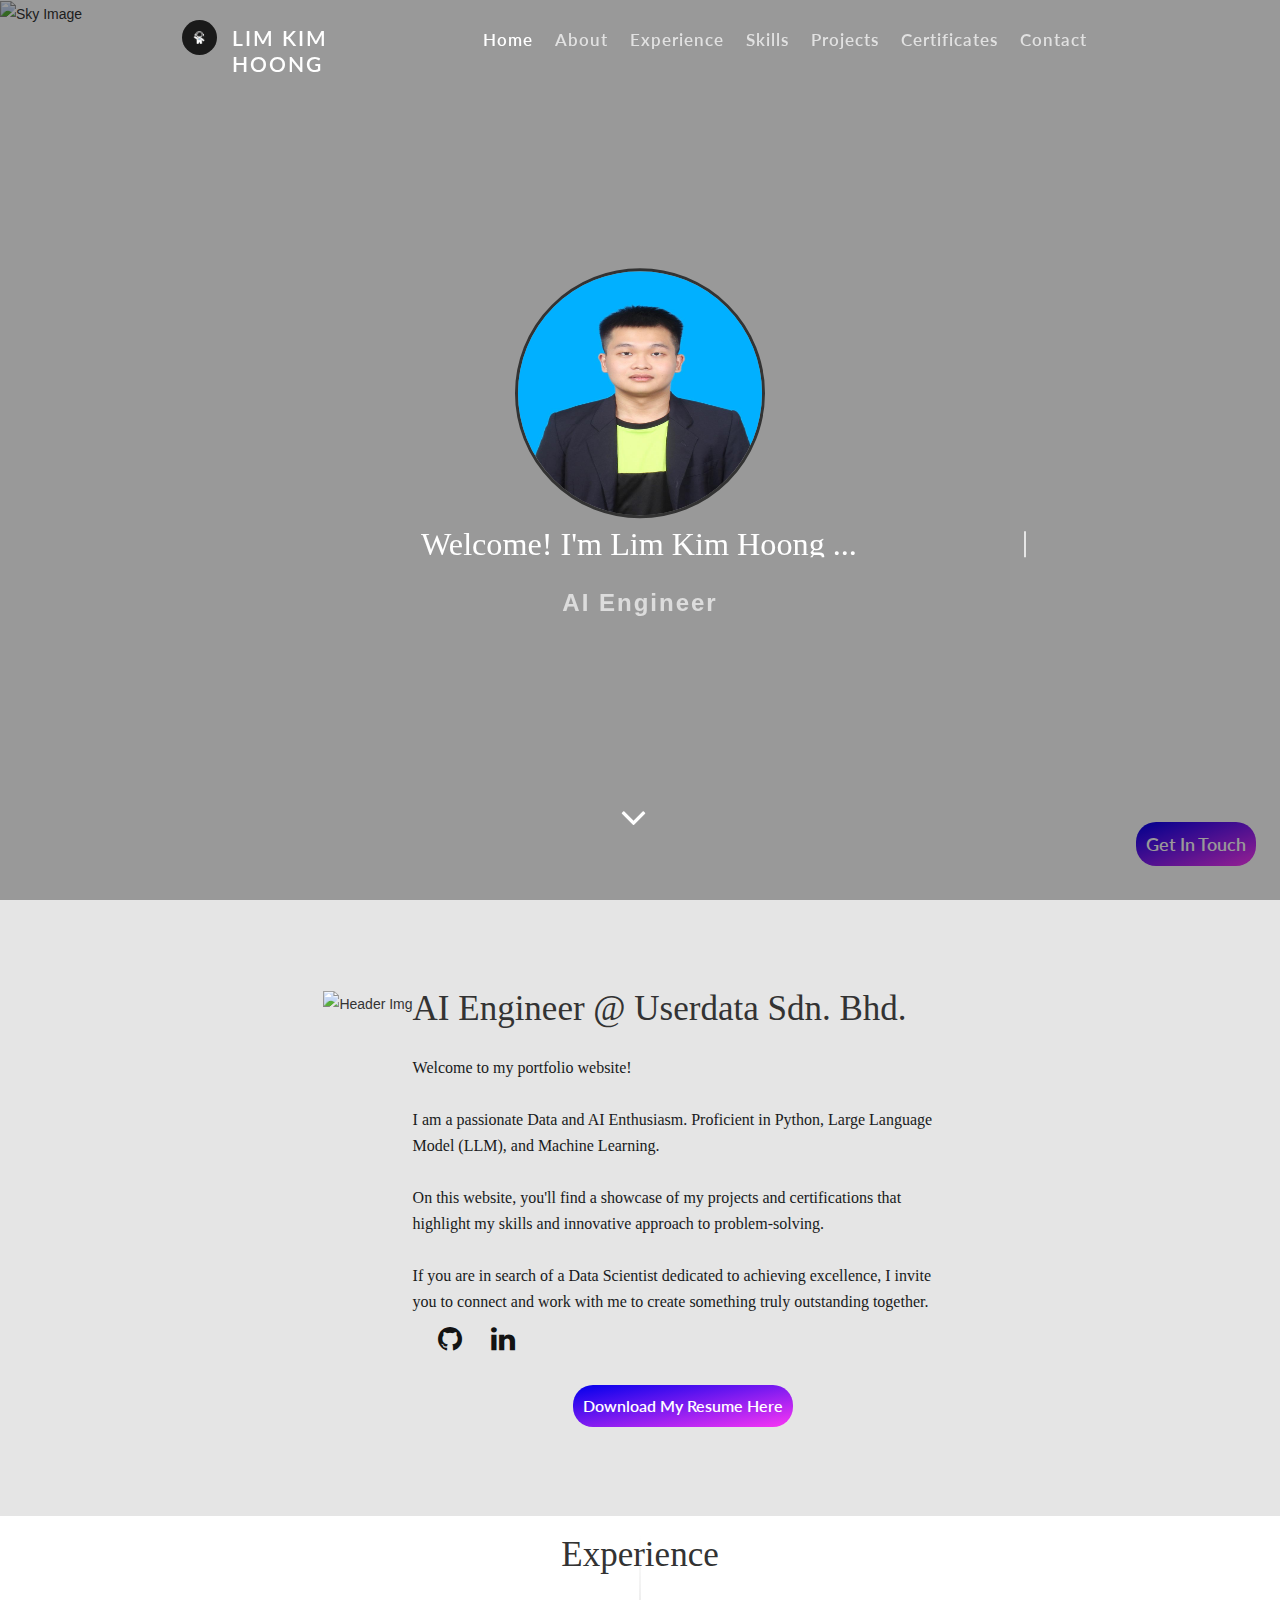
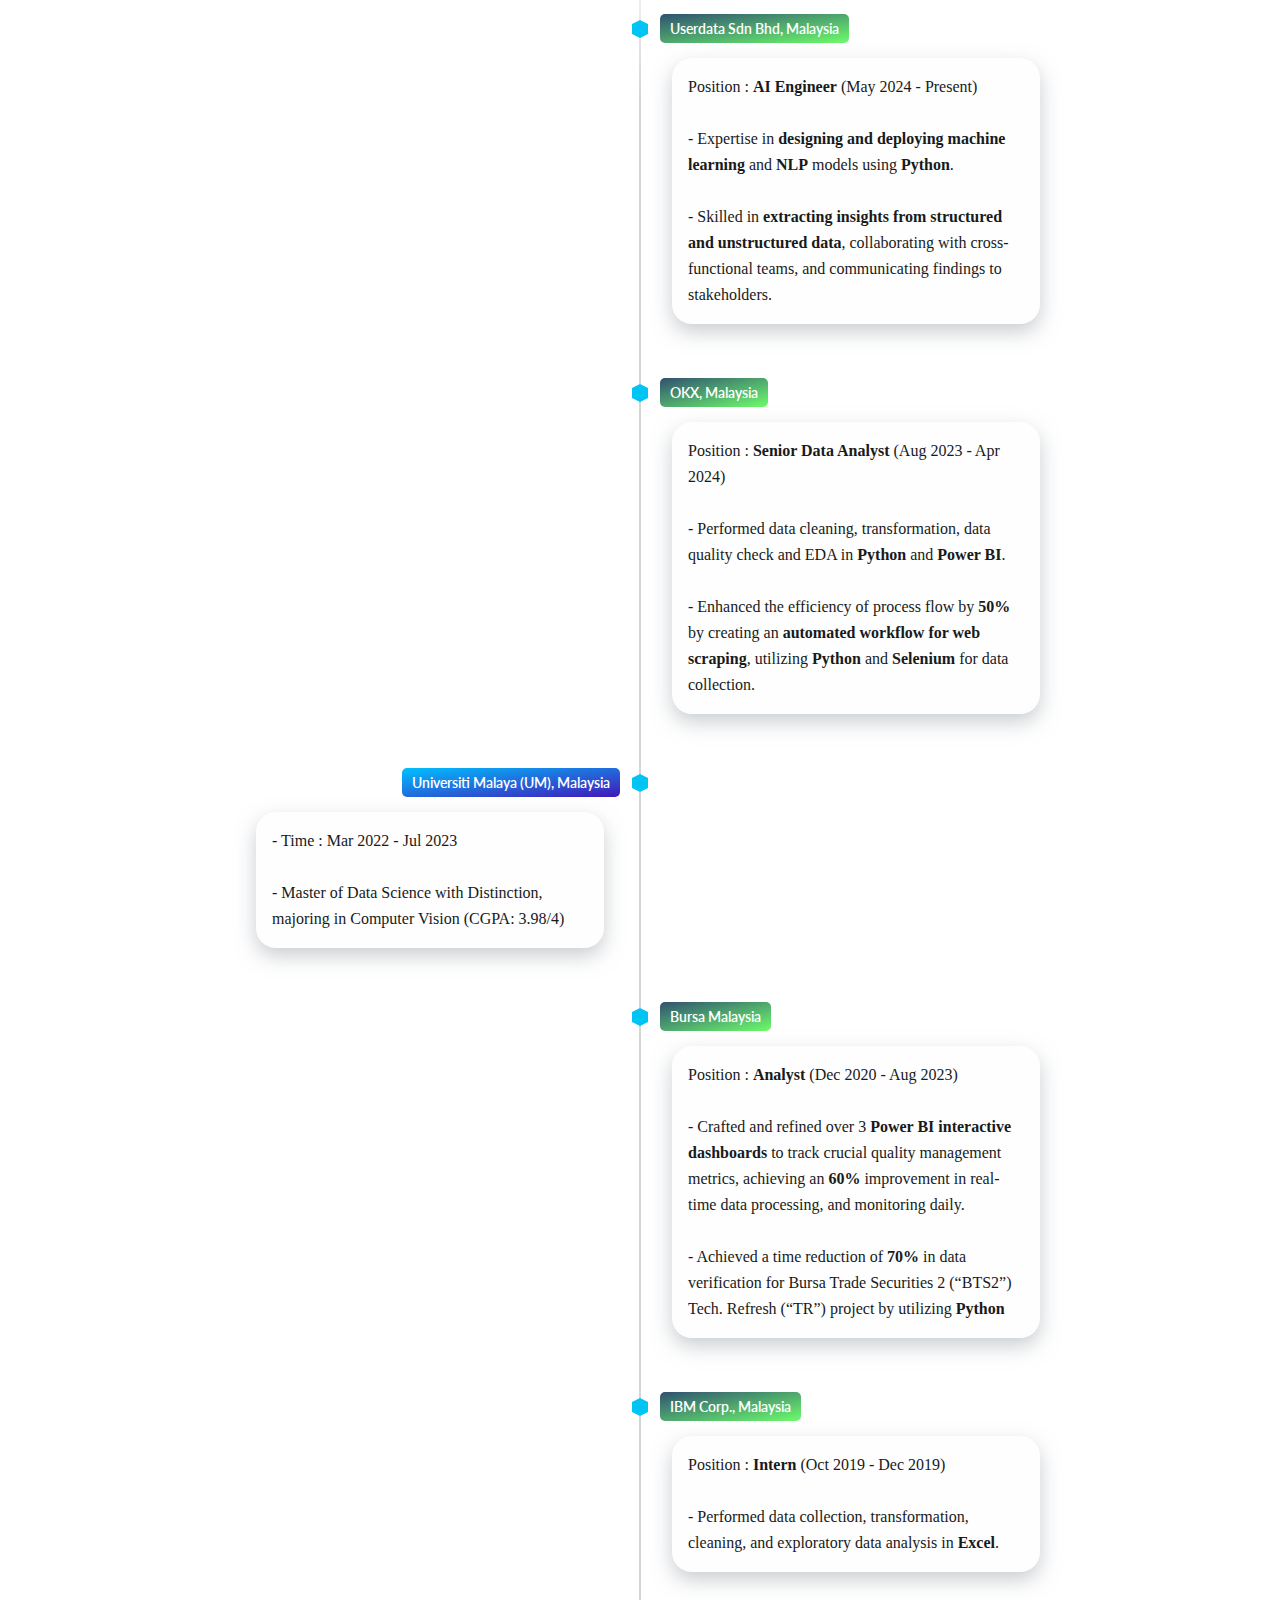
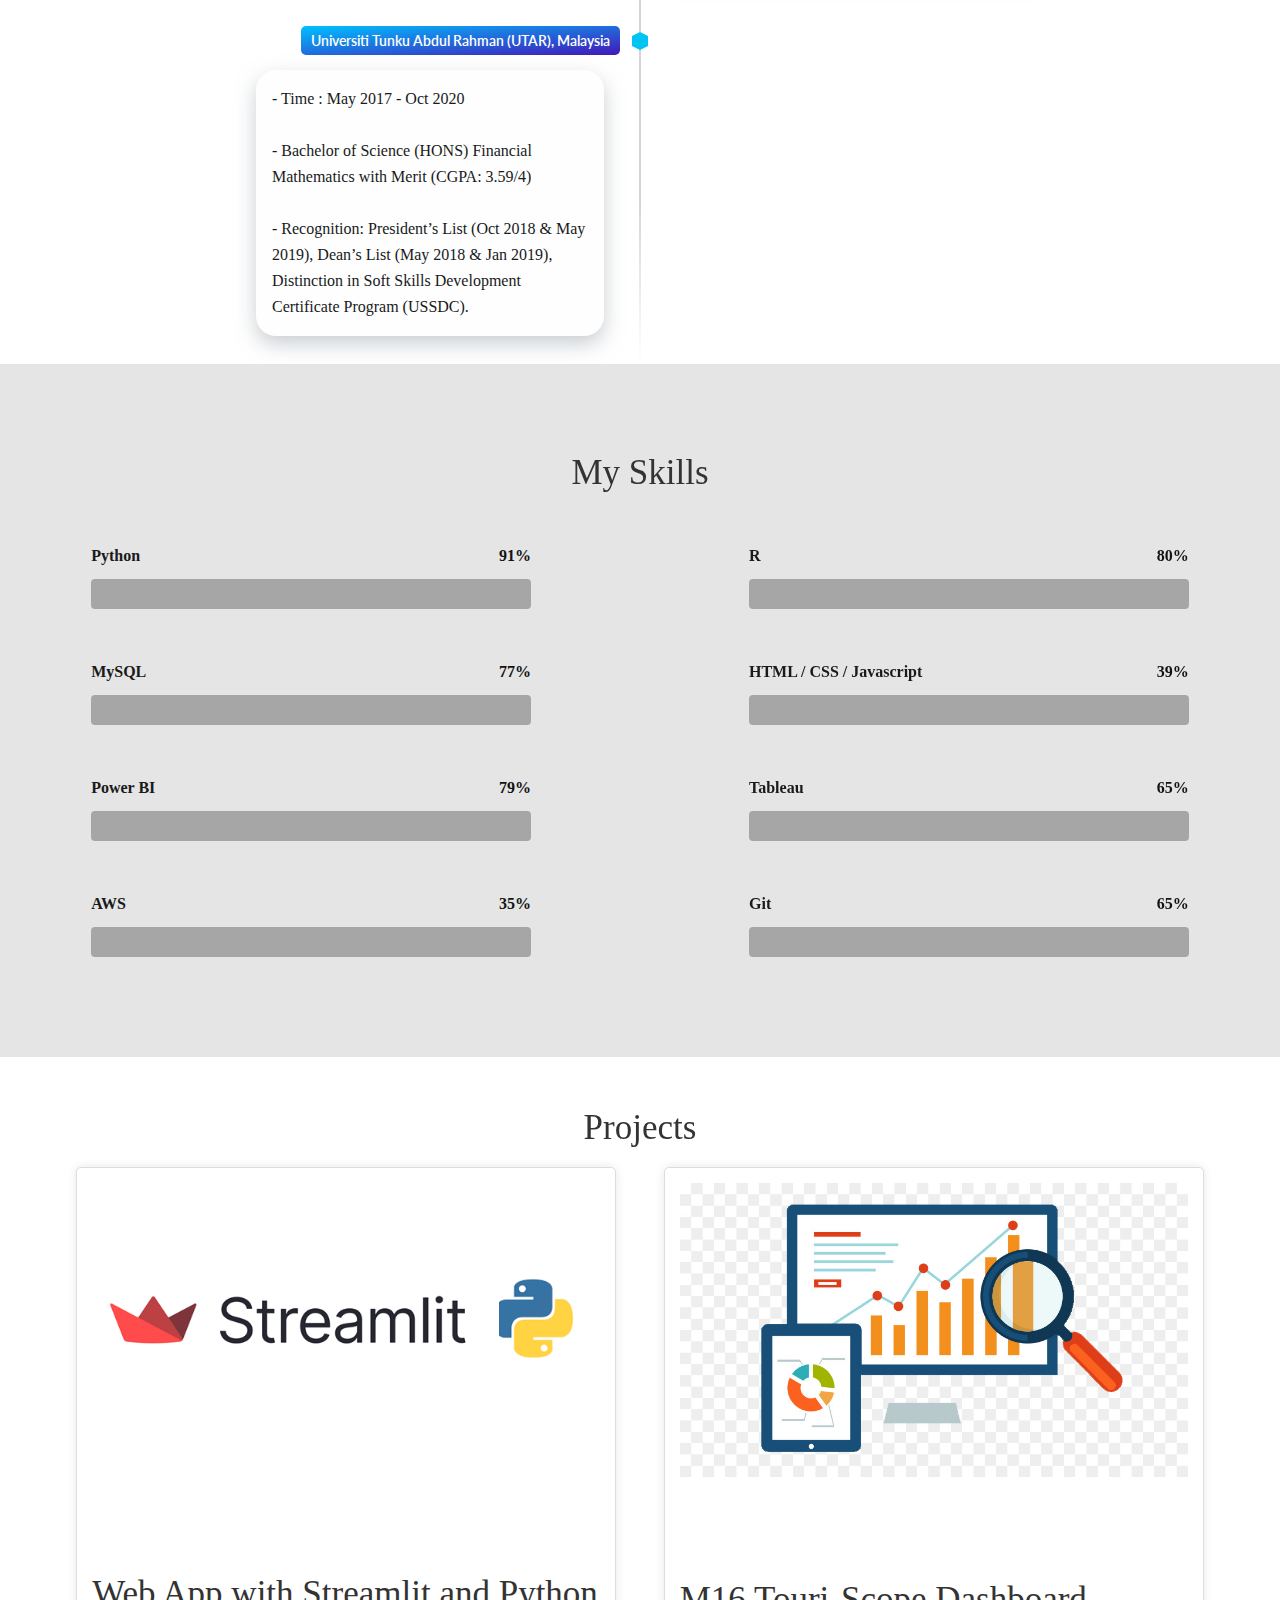
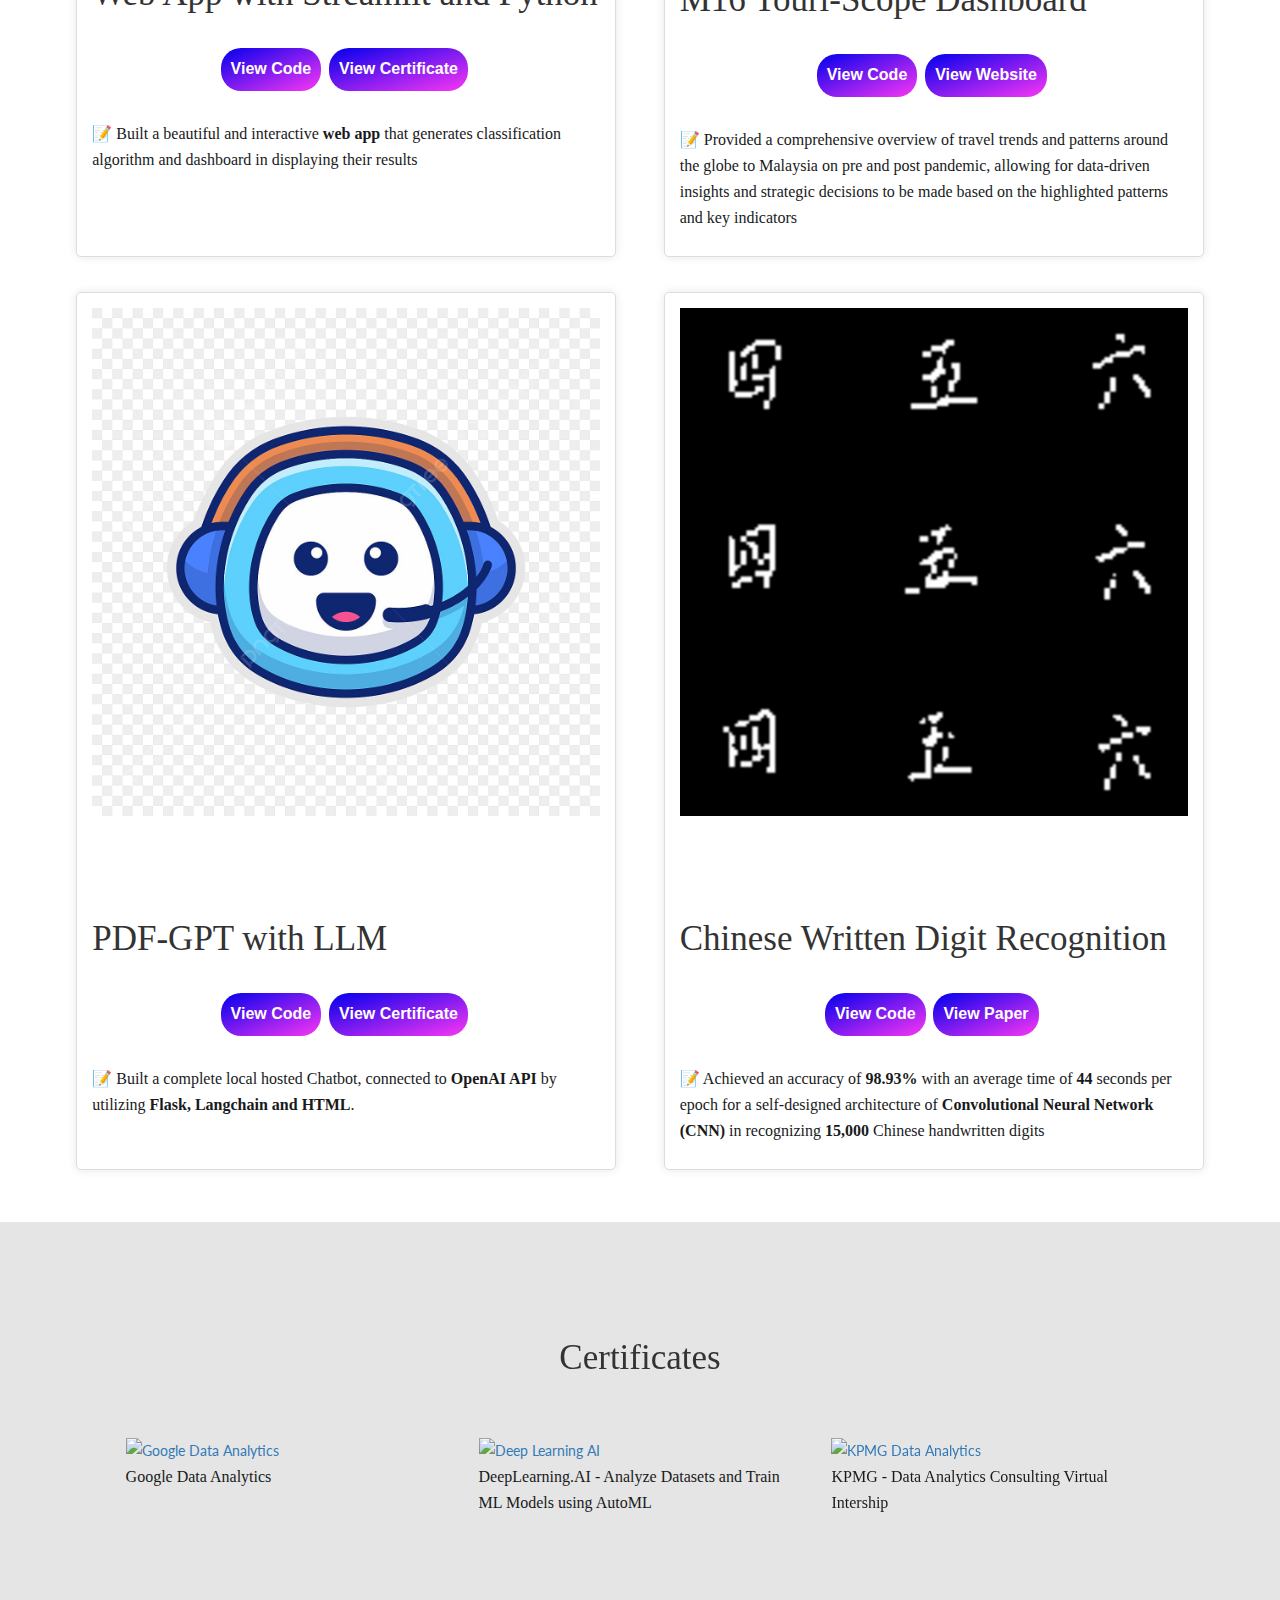
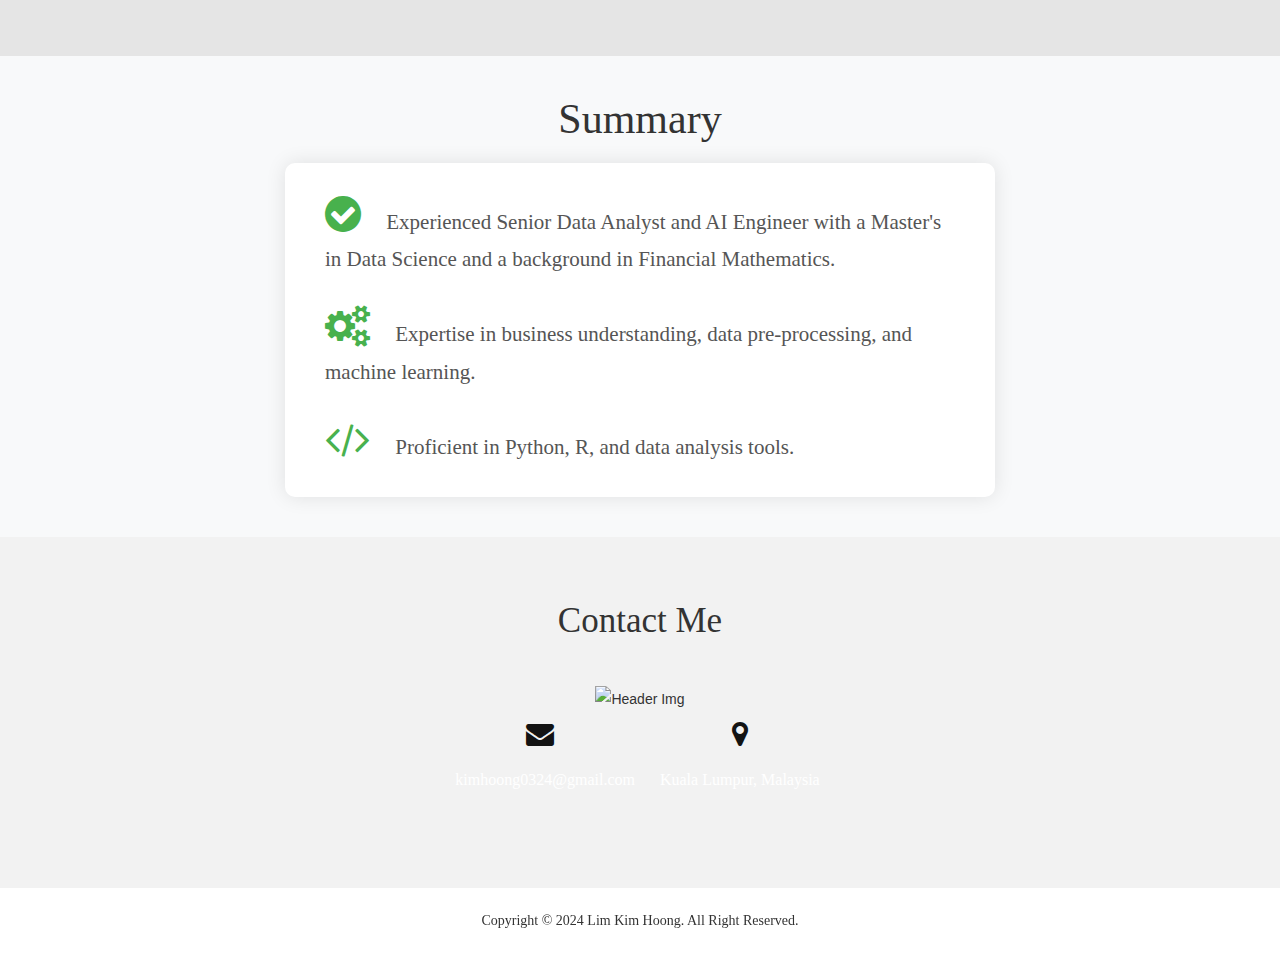
==== index.html @ c3474e96 "Add files via upload" ====
<!DOCTYPE html>
<html lang="en">
<head>
    <meta charset="UTF-8">
    <meta http-equiv="X-UA-Compatible" content="IE=edge">
    <meta name="viewport" content="width=device-width, initial-scale=1.0">
    <title>Lim Kim Hoong</title>
	<link rel="icon" href="assets/img/blog/logo.jpg" >

	<meta name="author" content="Lim Kim Hoong">
	<meta name="keywords" content="Lim Kim Hoong">
	<meta property="og:site_name" content="Lim Kim Hoong">
	<meta property="og:type" content="website">
	<meta property="og:title" content="Lim Kim Hoong Portfolio">
	<meta name="description" content="Hello, I am Lim Kim Hoong.I am a passionate Data Scientist. Proficient in Python, SQL, Excel and Power BI."/>

	<meta property="og:description" content="Portfolio : Check it out !">
	<meta name="google-site-verification" content="ILwgYw597P2Qv_vEiVS-i6JWvaj5D4oxhqDR-l_DJbc" />
	<!-- css plugin -->
	<link rel="stylesheet" href="assets/css/bootstrap.min.css">
	<link rel="stylesheet" href="assets/css/font-awesome.min.css">
	<link rel="stylesheet" href="assets/css/magnific-popup.css">
	<link rel="stylesheet" href="assets/css/flexslider.css">
	<link rel="stylesheet" href="assets/css/aos.css">

	<!-- animation css plugin-->
	<link rel="stylesheet" href="assets/css/node_modules/animate.css/animate.css">
	<link rel="stylesheet" href="assets/css/node_modules/animate.css/animate.compat.css">
	<link rel="stylesheet" href="assets/css/node_modules/animate.css/animate.min.css">
	
    <!-- main css -->
	<link rel="stylesheet" href="assets/css/style.css">
	<link rel="stylesheet" href="assets/css/style-responsives.css">
	<link rel="stylesheet" href="assets/css/mediaqueries.css">
	
    <!-- google fonts -->
	<link href="https://fonts.googleapis.com/css?family=Hind:600|Lato:300,400" rel="stylesheet">

		<!-- // FLOATING BUTTON END -->
	<div class="floating-button-div">
  		<a href="#contact" class="btn btn_color btn-lg smoth-scroll">Get in Touch</a>
	</div>

</head>
<body>
    
    <!-- // PRELOADER BEGIN -->
	<!-- <div id="preloader">
		<div id="status">
			<div class="loader-revolve center">
				<span></span>
			</div>
		</div>
	</div> -->
	<!-- // PRELOADER END -->
	<div class="svg hide" id="svg"></div>

    <!-- // NAVIGATION BEGIN -->
	<div id="navigation">
		<div class="container">
			<div class="row">
				<div class="col-sm-3" >
					<div class="logo">
						<img src="assets/img/blog/logo.jpg" alt="" style="height: 35px; width: 35px; float: left; margin-top: -5px;border-radius: 50%;">
						<a href="#" style="padding-left: 50px;">Lim Kim Hoong</a>
					</div>
				</div>

				<div class="col-sm-9">
					<div class="navigation-menu">
						<div class="navbar">
							<div class="navbar-header">
								<button type="button" class="navbar-toggle" data-toggle="collapse" data-target=".navbar-collapse">
									<span class="sr-only">Toggle navigation</span>
									<span class="icon-bar"></span>
									<span class="icon-bar"></span>
									<span class="icon-bar"></span>
								</button>
							</div>

							<div class="navbar-collapse collapse">
								<ul class="nav navbar-nav navbar-right">
									<li><a class="active smoth-scroll" href="#home">Home</a></li>
									<li><a class="smoth-scroll" href="#about">About</a></li>
									<li><a class="smoth-scroll" href="#experience">Experience</a></li>
									<li><a class="smoth-scroll" href="#skills">Skills</a></li>
									<li><a class="smoth-scroll" href="#portfolio">Projects</a></li>
									<li><a class="smoth-scroll" href="#certificates">Certificates</a></li>
									<li><a class="smoth-scroll" href="#contact">Contact</a></li>
								</ul>
							</div>
						</div>
					</div>
				</div>
			</div>
		</div>
	</div>
	<!-- // NAVIGATION END -->

    <!-- // HOME BEGIN -->
	<div id="home">
		<img src="assets/img/blog/bg.png" style="width: 100vw; height: 100vh; object-fit: cover;" alt="Sky Image">		
		<div class="overlay">
			<div class="container">
				<div class="row">
					<div class="home-text">
						<div class="profile-pic" data-aos="fade-zoom-in" data-aos-easing="ease-in-back" data-aos-delay="300"
						 data-aos-offset="0">
							<img src="assets/img/blog/me.jpeg" />
						</div>

						<div data-aos="fade-zoom-in" data-aos-easing="ease-in-back" data-aos-delay="300" data-aos-offset="0">
							<br>
							<p class="line-1 anim-typewriter">Welcome! I'm Lim Kim Hoong ...</p>
							<h3 id="text-rotator">
								<div>AI Engineer</div>
								<div>Data Scientist</div>
								<div>Data Analyst</div>
							</h3>
						</div>
					</div>
					<a class="smoth-scroll" href="#about"><i class="fa fa-angle-down arrow"></i></a>
				</div>
			</div>
		</div>
	</div>
	<!-- // HOME END -->


    <!-- // ABOUT BEGIN -->
	<section id="about">
		<div class="container">
			<div class="animate__animated animate__jackInTheBox">
				<img src="assets/img/blog/header-img.svg" alt="Header Img"/>
			</div>
			<div class="row">
				<div class="description col-md-6 col-sm-6 col-xs-12">
					<h2>AI Engineer @ Userdata Sdn. Bhd.</h2>
					<br>
    				<p class="description">Welcome to my portfolio website!
						<br>
						<br>
						I am a passionate Data and AI Enthusiasm. Proficient in Python, Large Language Model (LLM), and Machine Learning.
						<br>
						<br>
    					On this website, you'll find a showcase of my projects and certifications that highlight my skills and innovative approach to problem-solving. 						<br>
						<br>
						If you are in search of a Data Scientist dedicated to achieving excellence, I invite you to connect and work with me to create something truly outstanding together.
    				</p>
				</div>
			<ul class="social-icons">
					<li><a href="https://github.com/LimKimHoong" target="_blank"><i class="fa fa-github"></i></a></li>
					<li><a href="https://www.linkedin.com/in/lim-kim-hoong-0757591ba/" target="_blank"><i class="fa fa-linkedin"></i></a></li>
			</ul>
			<p style="text-align: center;">
				<a href="assets/resume/Resume_LimKimHoong.pdf" target="_blank" class="btn btn_color with-arrow smoth-scroll" style="display: inline-block;">
				  Download My Resume Here<i class="fa fa-download"></i>
				</a>
			</p>
			</div>
			</div>
		</div>

		
	</section>
	<!-- // ABOUT END -->

	<!-- // EXPERIENCE BEGIN -->
	<section id="experience">
		<ul class="timeline">
			<div class="col-md-12 text-center" >
				<h2>Experience</h2>
			</div>
			<br>
			<br>
			<!-- Item 1 -->
			<li>
				<div class="direction-r">
				  <div class="flag-wrapper">
					<span class="hexa"></span>
					<a href="https://userdata.tech/about-us/" target="userdata">
					  <span class="flag_work" title="Click me for more info">Userdata Sdn Bhd, Malaysia</span>
					</a>
				  </div>
				  <p class="desc">
					Position : <strong>AI Engineer</strong> (May 2024 - Present)
					<br>
					<br>
					- Expertise in <strong>designing and deploying machine learning</strong> and <strong>NLP</strong> models using <strong>Python</strong>.
					<br>
					<br>
					- Skilled in <strong>extracting insights from structured and unstructured data</strong>, collaborating with cross-functional teams, and communicating findings to stakeholders.</p>
				</div>
			</li>
	
			<!-- Item 2 -->
			<li>
				<div class="direction-r">
				  <div class="flag-wrapper">
					<span class="hexa"></span>
					<a href="https://www.okx.com/about.html" target="okx">
					  <span class="flag_work" title="Click me for more info">OKX, Malaysia</span>
					</a>
				  </div>
				  <p class="desc">
					Position : <strong>Senior Data Analyst</strong> (Aug 2023 - Apr 2024)
					<br>
					<br>
					- Performed data cleaning, transformation, data quality check and EDA in <strong>Python</strong> and <strong>Power BI</strong>.
					<br>
					<br>
					- Enhanced the efficiency of process flow by <strong>50%</strong> by creating an <strong>automated workflow for web scraping</strong>, utilizing <strong>Python</strong> and <strong>Selenium</strong> for data collection.</p>
				</div>
			</li>
			
			<!-- Item 3 -->
			<li>
				<div class="direction-l">
				  <div class="flag-wrapper">
					<span class="hexa"></span>
					<a href="https://um.edu.my/index" target="um">
					  <span class="flag_study" title="Click me for more info">Universiti Malaya (UM), Malaysia</span>
					</a>
				  </div>
				  <p class="desc">
					- Time : Mar 2022 - Jul 2023
					<br>
					<br>
					- Master of Data Science with Distinction, majoring in Computer Vision (CGPA: 3.98/4)</p>
				</div>
			</li>

			<!-- Item 4 -->
			<li>
				<div class="direction-r">
				  <div class="flag-wrapper">
					<span class="hexa"></span>
					<a href="https://www.bursamalaysia.com" target="bursa">
					  <span class="flag_work" title="Click me for more info">Bursa Malaysia</span>
					</a>
				  </div>
				  <p class="desc">
					Position : <strong>Analyst</strong> (Dec 2020 - Aug 2023)
					<br>
					<br>
					- Crafted and refined over 3 <strong>Power BI interactive dashboards</strong> to track crucial quality management metrics, achieving an <strong>60%</strong> improvement in real-time data processing, and monitoring daily.
					<br>
					<br>
					- Achieved a time reduction of <strong>70%</strong> in data verification for Bursa Trade Securities 2 (“BTS2”) Tech. Refresh (“TR”) project by utilizing <strong>Python</strong></p>
				</div>
			</li>
			
			<!-- Item 5 -->
			<li>
				<div class="direction-r">
				  <div class="flag-wrapper">
					<span class="hexa"></span>
					<a href="https://www.ibm.com/us-en" target="ibm">
					  <span class="flag_work" title="Click me for more info">IBM Corp., Malaysia</span>
					</a>
				  </div>
				  <p class="desc">
					Position : <strong>Intern</strong> (Oct 2019 - Dec 2019)
					<br>
					<br>
					- Performed data collection, transformation, cleaning, and exploratory data analysis in <strong>Excel</strong>.
					</p>
				</div>
			</li>
			
			<!-- Item 6 -->
			<li>
				<div class="direction-l">
				  <div class="flag-wrapper">
					<span class="hexa"></span>
					<a href="https://www.utar.edu.my" target="utar">
					  <span class="flag_study" title="Click me for more info">Universiti Tunku Abdul Rahman (UTAR), Malaysia</span>
					</a>
				  </div>
				  <p class="desc">
					- Time : May 2017 - Oct 2020
					<br>
					<br>
					- Bachelor of Science (HONS) Financial Mathematics with Merit (CGPA: 3.59/4)
					<br>
					<br>
					- Recognition: President’s List (Oct 2018 & May 2019), Dean’s List (May 2018 & Jan 2019), Distinction in Soft Skills Development Certificate Program (USSDC).</p>
				</div>
			</li>

		  </ul>
	</section>
	

	<!-- // EXPERIENCE END -->

	<!-- // SKILLS BEGIN -->
	<section id="skills">
		<div class="container">
			<div class="row">
				<div class="col-md-12 text-center">
					<h2>My Skills</h2>
				</div>

				<!-- Item 1 -->
				<div class="col-md-5 col-sm-6 col-xs-12">
					<div class="progress-box">
						<p>Python
							<span class="color-heading pull-right">91%</span>
						</p>
						<div class="progress">
							<div class="progress-bar bg-color-base" role="progressbar" data-width="91"></div>
						</div>
					</div>
				</div>

				<!-- Item 2 -->
				<div class="col-md-5 col-sm-6 col-xs-12 skills-right">
					<div class="progress-box">
						<p>R
							<span class="color-heading pull-right">80%</span>
						</p>
						<div class="progress">
							<div class="progress-bar bg-color-base" role="progressbar" data-width="80"></div>
						</div>
					</div>
				</div>

				<!-- Item 3 -->
				<div class="col-md-5 col-sm-6 col-xs-12 skills-right">
					<div class="progress-box">
						<p>HTML / CSS / Javascript
							<span class="color-heading pull-right">39%</span>
						</p>
						<div class="progress">
							<div class="progress-bar bg-color-base" role="progressbar" data-width="39"></div>
						</div>
					</div>
				</div>

				<!-- Item 4 -->
				<div class="col-md-5 col-sm-6 col-xs-12">
					<div class="progress-box">
						<p>MySQL
							<span class="color-heading pull-right">77%</span>
						</p>
						<div class="progress">
							<div class="progress-bar bg-color-base" role="progressbar" data-width="77"></div>
						</div>
					</div>
				</div> 

				<!-- Item 5 -->
				<div class="col-md-5 col-sm-6 col-xs-12">
					<div class="progress-box">
						<p>Power BI
							<span class="color-heading pull-right">79%</span>
						</p>
						<div class="progress">
							<div class="progress-bar bg-color-base" role="progressbar" data-width="79"></div>
						</div>
					</div>
				</div>

				<!-- Item 6 -->	
				<div class="col-md-5 col-sm-6 col-xs-12 skills-right">
					<div class="progress-box">
						<p>Tableau
							<span class="color-heading pull-right">65%</span>
						</p>
						<div class="progress">
							<div class="progress-bar bg-color-base" role="progressbar" data-width="65"></div>
						</div>
					</div>
				</div>

				<!-- Item 7 -->
				<div class="col-md-5 col-sm-6 col-xs-12">
					<div class="progress-box">
						<p>AWS
							<span class="color-heading pull-right">35%</span>
						</p>
						<div class="progress">
							<div class="progress-bar bg-color-base" role="progressbar" data-width="35"></div>
						</div>
					</div>
				</div>

				<!-- Item 8 -->
				<div class="col-md-5 col-sm-6 col-xs-12 skills-right">
					<div class="progress-box">
						<p>Git
							<span class="color-heading pull-right">65%</span>
						</p>
						<div class="progress">
							<div class="progress-bar bg-color-base" role="progressbar" data-width="65"></div>
						</div>
					</div>
				</div>
			</div>
		</div>
	</section>
	<!-- // SKILLS END -->

	<!-- // PORTFOLIO BEGIN -->
	<section id="portfolio">
		<div class="col-md-12 text-center">
			<br><br>
			<h2>Projects</h2>
		</div>
		<div class="container">
			<div class="details_container color_container">
				<div class="subdetail_container">
                        <img src="./assets/img/blog/project1.png" class="project_img"/>
                        <div class="content"></div>
                        	<div class="projects_subtitle">Web App with Streamlit and Python</div>
                        	<br>
                        	<div class="btn_container">
                            	<button class="btn btn_color project_btn"
                            	onclick="location.href='https://github.com/LimKimHoong/Prediction-on-Streamlit'">View Code</button>
                            	<button class="btn btn_color project_btn"
                            	onclick="location.href='https://www.coursera.org/account/accomplishments/verify/BJHPZ9EJRGJ2?utm_source=link&utm_medium=certificate&utm_content=cert_image&utm_campaign=sharing_cta&utm_product=project'">View Certificate</button>
                        	</div>
                        	<br>
                        	<p>📝 Built a beautiful and interactive <strong>web app</strong> that generates classification algorithm and dashboard in displaying their results</p> 
                        	

                </div>

                <div class="subdetail_container">
                        <img src="./assets/img/blog/project4.jpg" class="project_img"/>
                        <div class="content"></div>
                        	<div class="projects_subtitle">M16 Touri-Scope Dashboard</div>
                        	<br>
                        	<div class="btn_container">
                        		<button class="btn btn_color project_btn"
                            	onclick="location.href='https://github.com/LimKimHoong/Travel-Trend'">View Code</button>

                            	<button class="btn btn_color project_btn"
                            	onclick="location.href='https://wqd7001-2021-2022-group7.shinyapps.io/Tourism_of_Malaysia_M14/'">View Website</button>
                        	</div>
                        	<br>
                        	<p>📝 Provided a comprehensive overview of travel trends and patterns around the globe to Malaysia on pre and post pandemic, allowing for data-driven insights and strategic decisions to be made based on the highlighted patterns and key indicators</p>
                        	
                </div>


                <div class="subdetail_container">
                    <img src="./assets/img/blog/project2.jpg" class="project_img"/>
                    <div class="content"></div>
                    	<div class="projects_subtitle">PDF-GPT with LLM</div>
                    	<br>
                    	<div class="btn_container">
                        	<button class="btn btn_color project_btn"
                         	onclick="location.href='https://github.com/LimKimHoong/PDF-GPT'">View Code</button>
                        	<button class="btn btn_color project_btn"
                         	onclick="location.href='https://courses.cognitiveclass.ai/certificates/55c9583a01f841238bca685e4af2401b'">View Certificate</button>
                		</div>
                		<br>
                    	<p>📝 Built a complete local hosted Chatbot, connected to <strong>OpenAI API</strong> by utilizing <strong>Flask, Langchain and HTML</strong>.</p> 
                    	

                </div>
                    <div class="subdetail_container">
                        <img src="./assets/img/blog/project3.png" class="project_img"/>
                        <div class="content"></div>
                        	<div class="projects_subtitle">Chinese Written Digit Recognition</div>
                        	<br>
                        	<div class="btn_container">
                            	<button class="btn btn_color project_btn"
                            	onclick="location.href='https://github.com/LimKimHoong/Chinese-Handwritten-Digit-Recognition'">View Code</button>
                            	<button class="btn btn_color project_btn"
                            	onclick="location.href='https://github.com/LimKimHoong/Chinese-Handwritten-Digit-Recognition/blob/main/Chinese%20Handwritten%20Digit%20Recognition%20using%20Machine%20Learning%202.pdf'">View Paper</button>
                        	</div>
                        	<br>
                        	<p>📝 Achieved an accuracy of <strong>98.93%</strong> with an average time of <strong>44</strong> seconds per epoch for a self-designed architecture of <strong>Convolutional Neural Network (CNN)</strong> in recognizing <strong>15,000</strong> Chinese handwritten digits</p>
                        	
                </div>

              
                </div>
            </div>     
		
    <br><br>
            
	</section>
	<!-- // PORTFOLIO END -->

	<!-- // Certificates -->

	<section id="certificates">
		<div class="col-md-12 text-center">
			<br><br>
			<h2>Certificates</h2>
		</div>

		<div class="container">
			<!-- The four columns -->
			<div class="row">
				<div class="grid col-md-4 col-sm-6 col-xs-12">
					<a href="assets/img/certificates/google_analytics.pdf" class="image-popup">
					<img src="assets/img/certificates/google_analytics.pdf" alt="Google Data Analytics" style="width:90%" onclick="myFunction(this);"><p>Google Data Analytics</p></a>
				</div>

				<div class="grid col-md-4 col-sm-6 col-xs-12">
					<a href="assets/img/certificates/deeplearningAI.pdf" class="image-popup">
					<img src="assets/img/certificates/deeplearningAI.pdf" alt="Deep Learning AI" style="width:90%" onclick="myFunction(this);"><p>DeepLearning.AI - Analyze Datasets and Train ML Models using AutoML</p></a>
				</div>

				<div class="grid col-md-4 col-sm-6 col-xs-12">
					<a href="assets/img/certificates/KPMG.pdf" class="image-popup">
					<img src="assets/img/certificates/KPMG.pdf" alt="KPMG Data Analytics" style="width:90%" onclick="myFunction(this);"><p>KPMG - Data Analytics Consulting Virtual Intership</p></a>
				</div>
			</div>
		</div>
	</section>


	<!-- // Certificates End-->

	<!-- // HIRE BEGIN -->
	<section id="hire" style="background-color: #f8f9fa; padding: 40px 0;">
		<div class="container">
		  <div class="row justify-content-center">
			  <div class="text-center">
				<h2 style="font-size: 3em; margin-bottom: 20px; color: #333;">Summary</h2>
			  </div>
			  <div style="background-color: #fff; padding: 30px 40px; border-radius: 10px; box-shadow: 0px 0px 20px rgba(0, 0, 0, 0.1);">
				<p style="font-size: 1.5em; line-height: 1.8; margin: 0 auto; color: #555;">
				  <i class="fa fa-check-circle fa-2x" style="color: #48b14d; margin-right: 20px;"></i> 
				  Experienced Senior Data Analyst and AI Engineer with a Master's in Data Science and a background in Financial Mathematics.
				</p>
				<br>
				<p style="font-size: 1.5em; line-height: 1.8; margin: 0 auto; color: #555;">
				  <i class="fa fa-cogs fa-2x" style="color: #48b14d; margin-right: 20px;"></i> 
				  Expertise in business understanding, data pre-processing, and machine learning.
				</p>
				<br>
				<p style="font-size: 1.5em; line-height: 1.8; margin: 0 auto; color: #555;">
				  <i class="fa fa-code fa-2x" style="color: #48b14d; margin-right: 20px;"></i> 
				  Proficient in Python, R, and data analysis tools.
				</p>
			  </div>
		  </div>
		</div>
	  </section>
		

	<!-- // HIRE END -->
	
	<!-- // CONTACT BEGIN -->
	<section id="contact">
		<div class="container text-center">
			<div class="row">
				<div class="col-md-12 text-center">
					<h2>Contact Me</h2>
				</div>
				<div class="animate__animated animate__tada">
					<img src="assets/img/blog/contact-img.svg" alt="Header Img" style ="width:50%"/>
				</div>

				<div class="address-icons row justify-content-center">
    				<div class="col-md-6 col-sm-6 text-center">
        				<i class="fa fa-envelope fa-2x"></i>
        				<p style="color:#fff">kimhoong0324@gmail.com</p>
    				</div>

					<div class="col-md-6 col-sm-6">
						<i class="fa fa-map-marker fa-2x"></i>
						<p style="color:#fff">Kuala Lumpur, Malaysia</p>
					</div>
			</div>
		</div>
	</section>
	<!-- // CONTACT END -->

	<!-- // FOOTER BEGIN -->
	<footer id="footer">
		<div class="container">
			<div class="col-md-12 text-center">
				Copyright &copy; 2024 Lim Kim Hoong. All Right Reserved.
			</div>
		</div>
	</footer>
	<!-- // FOOTER END -->


	<script src="https://cdnjs.cloudflare.com/ajax/libs/bodymovin/5.7.13/lottie.min.js" integrity="sha512-srGxQe2w7s50+5/nNgEVKYtBm15zRylJwdjxYnGEZr3mmHFJKFjA/ImA2OKizVzoIDX8XISMHDI1+az9pnumbQ==" crossorigin="anonymous" referrerpolicy="no-referrer"></script>

    <!-- js plugin -->
	<script src="assets/js/jquery.js"></script>
	<script src="assets/js/bootstrap.min.js"></script>
	<script src="assets/js/jquery.stellar.min.js"></script>
	<script src="assets/js/text-rotate.js"></script>
	<script src="assets/js/numscroller.js"></script>
	<script src="assets/js/jquery.appear.js"></script>
	<script src="assets/js/progress-bar.min.js"></script>
	<script src="assets/js/jquery.mixitup.js"></script>
	<script src="assets/js/jquery.magnific-popup.min.js"></script>
	<script src="assets/js/magnific-popup-options.js"></script>
	<script src="assets/js/jquery.flexslider-min.js"></script>
	<script src="assets/js/aos.js"></script>
	<script src="assets/js/jquery.form.js"></script>
	<script src="assets/js/jquery.validate.min.js"></script>

	<!-- main js -->
	<script src="assets/js/main.js"></script>
	
</body>
</html>
---- assets/css/style.css ----
/* 01. TYPOGRAPHY
=================================================*/

h1,
h2 {
	font-family: "San Francisco";
	font-weight: bold;
	font-size: 35px;
  font-weight: 400;
  src: url("https://applesocial.s3.amazonaws.com/assets/styles/fonts/sanfrancisco/sanfranciscodisplay-regular-webfont.woff");
	margin: 0;
	padding: 0;
}

h3,

h4 {
	font-weight: 600;
	margin-bottom: 15px;
	color: #131313;
}

h5,
h6,
a {
	font-family: 'Lato', sans-serif;
	margin: 0;
	padding: 0;
}

p {
	font-family: "San Francisco";
	src: url("https://applesocial.s3.amazonaws.com/assets/styles/fonts/sanfrancisco/sanfranciscodisplay-regular-webfont.woff");
	color: #181a1b;
	font-size: 16px;
}

/* 02. GENERAL
=================================================*/

body {
	font-family: 'Lato', sans-serif;
	line-height: 26px;
	margin: 0;
	padding: 0;
}

@import url(https://fonts.googleapis.com/css?family=Anonymous+Pro);

.line-1{
    position: relative;
    top: 50%;  
    width: 24em;
    margin: 0 auto;
    border-right: 2px solid rgba(255,255,255,.75);
		color: rgba(255,255,255,1);
    font-size: 230%;
    text-align: center;
    white-space: nowrap;
    overflow: hidden;
    transform: translateY(-50%);    
}

/* Animation */
.anim-typewriter{
  animation: typewriter 4s steps(44) 1s 1 normal both,
             blinkTextCursor 500ms steps(44) infinite normal;
}
@keyframes typewriter{
  from{width: 0;}
  to{width: 14em;}
}
@keyframes blinkTextCursor{
  from{border-right-color: rgba(255,255,255,.75);}
  to{border-right-color: transparent;}
}

.btn {
	padding: 8px 25px;
	text-transform: capitalize;
	-webkit-border-radius: 5px;
	-moz-border-radius: 5px;
	-ms-border-radius: 5px;
	border-radius: 5px;
	margin-right: 4px;
	margin-bottom: 4px;
	-webkit-transition: 0.5s;
	-o-transition: 0.5s;
	transition: 0.5s;
	font-size: 16px;
}

.btn:hover,
.btn:active,
.btn:focus {
	box-shadow: none !important;
	outline: none !important;
}

.btn-lg {
	padding: 20px 50px;
	font-size: 18px;
}

.btn-light {
	background: #48b14d;
	color: #fff;
	border: none;
}

.btn-light:hover,
.btn-light:focus,
.btn-light:active {
	background: #616161 !important;
	color: #fff;
	visibility: visible;
	opacity: 1;
}

.btn-dark {
	background: #131313;
	color: #fff;
	border: none;
}

.btn-dark:hover,
.btn-dark:focus,
.btn-dark:active {
	background: #48b14d !important;
	visibility: visible;
	color: #fff;
}

.btn.with-arrow {
	position: relative;
	-webkit-transition: 0.3s;
	-o-transition: 0.3s;
	transition: 0.3s;
}

.btn.with-arrow:hover {
	padding-right: 50px;
}

.btn.with-arrow i {
	visibility: hidden;
	opacity: 0;
	position: absolute;
	right: 0px;
	top: 50%;
	margin-top: -8px;
	-webkit-transition: 0.2s;
	-o-transition: 0.2s;
	transition: 0.2s;
}

.btn.with-arrow:hover i {
	color: #fff;
	right: 18px;
	visibility: visible;
	opacity: 1;
}

/* 03. PRELOADER
=================================================*/

#preloader {
	position: fixed;
	background: #131313;
	top: 0;
	left: 0;
	right: 0;
	bottom: 0;
	-webkit-background-size: cover;
	-moz-background-size: cover;
	-o-background-size: cover;
	background-size: cover;
	height: 100%;
	z-index: 10000;
}

#status {
	position: absolute;
	left: 0;
	top: 0;
	right: 0;
	bottom: 0;
	display: flex;
	justify-content: center;
	align-items: center;
	transition: opacity .5s ease-in-out;
}

.loader-revolve {
	height: 32px;
	width: 32px;
}

.loader-revolve::after {
	position: absolute;
	display: block;
	background: #fff;
	content: "";
	top: 0;
	left: 0;
	bottom: 0;
	right: 0;
	margin: auto;
	width: 12px;
	height: 12px;
	top: 0;
	left: 0;
	bottom: 0;
	right: 0;
	margin: auto;
	border-radius: 50%;
	-webkit-animation: loader-revolve-1 2s cubic-bezier(0.770, 0.000, 0.175, 1.000) infinite;
	animation: loader-revolve-1 2s cubic-bezier(0.770, 0.000, 0.175, 1.000) infinite;
}

@-webkit-keyframes loader-revolve-1 {
	0% {
		-webkit-transform: scale(0);
		opacity: 0;
	}

	50% {
		-webkit-transform: scale(1);
		opacity: 1;
	}

	100% {
		-webkit-transform: scale(0);
		opacity: 0;
	}
}

@keyframes loader-revolve-1 {
	0% {
		transform: scale(0);
		opacity: 0;
	}

	50% {
		transform: scale(1);
		opacity: 1;
	}

	100% {
		transform: scale(0);
		opacity: 0;
	}
}

.loader-revolve span {
	display: block;
	position: absolute;
	top: 0;
	left: 0;
	bottom: 0;
	right: 0;
	margin: auto;
	height: 32px;
	width: 32px;
	-webkit-animation: loader-revolve-2 2s cubic-bezier(0.770, 0.000, 0.175, 1.000) infinite;
	animation: loader-revolve-2 2s cubic-bezier(0.770, 0.000, 0.175, 1.000) infinite;
}

@-webkit-keyframes loader-revolve-2 {
	0% {
		-webkit-transform: rotate(0deg);
	}

	50% {
		-webkit-transform: rotate(180deg);
	}

	100% {
		-webkit-transform: rotate(360deg);
	}
}

@keyframes loader-revolve-2 {
	0% {
		transform: rotate(0deg);
	}

	50% {
		transform: rotate(180deg);
	}

	100% {
		transform: rotate(360deg);
	}
}

.loader-revolve span::before,
.loader-revolve span::after {
	content: "";
	display: block;
	position: absolute;
	top: 0;
	left: 0;
	bottom: 0;
	right: 0;
	margin: auto;
	height: 12px;
	width: 12px;
	background: #fff;
	border-radius: 50%;
	-webkit-animation: loader-revolve-3 2s cubic-bezier(0.770, 0.000, 0.175, 1.000) infinite;
	animation: loader-revolve-3 2s cubic-bezier(0.770, 0.000, 0.175, 1.000) infinite;
}

@-webkit-keyframes loader-revolve-3 {
	0% {
		-webkit-transform: translate3d(0, 0, 0) scale(1);
	}

	50% {
		-webkit-transform: translate3d(-16px, 0, 0) scale(.5);
	}

	100% {
		-webkit-transform: translate3d(0, 0, 0) scale(1);
	}
}

@keyframes loader-revolve-3 {
	0% {
		transform: translate3d(0, 0, 0) scale(1);
	}

	50% {
		transform: translate3d(-16px, 0, 0) scale(.5);
	}

	100% {
		transform: translate3d(0, 0, 0) scale(1);
	}
}

.loader-revolve span::after {
	-webkit-animation: loader-revolve-4 2s cubic-bezier(0.770, 0.000, 0.175, 1.000) infinite;
	animation: loader-revolve-4 2s cubic-bezier(0.770, 0.000, 0.175, 1.000) infinite;
}

@-webkit-keyframes loader-revolve-4 {
	0% {
		-webkit-transform: translate3d(0, 0, 0) scale(1);
	}

	50% {
		-webkit-transform: translate3d(16px, 0, 0) scale(.5);
	}

	100% {
		-webkit-transform: translate3d(0, 0, 0) scale(1);
	}
}

@keyframes loader-revolve-4 {
	0% {
		transform: translate3d(0, 0, 0) scale(1);
	}

	50% {
		transform: translate3d(16px, 0, 0) scale(.5);
	}

	100% {
		transform: translate3d(0, 0, 0) scale(1);
	}
}

.floating-button-div {
  position: fixed;
  bottom: 30px;
  right: 20px;
}


/* 04. NAVIGATION
=================================================*/

#navigation {
	position: fixed;
	left: 0;
	top: 0;
	width: 100%;
	z-index: 1000;
	-webkit-transition: all 0.4s ease-out;
	transition: all 0.4s ease-out;
}
#navigation .navbar-collapse a{
	font-size: 1.2em;
}

.logo {
	padding-top: 28px;
	-webkit-transition: all 0.3s ease-out;
	transition: all 0.3s ease-out;
}

.logo a {
	color: #fff;
	font-size: 1.5em;
	font-weight: 600;
	letter-spacing: 2px;
	display: block;
	text-decoration: none;
	text-transform: uppercase;
}

.navigation-menu .navbar-nav li a {
	color: rgba(255, 255, 255, 0.71);
	font-size: 0.9em;
	font-weight: 600;
	letter-spacing: 1px;
	line-height: 18.15px;
	padding: 30px 13px;
	-webkit-transition: .3s;
	transition: .3s;
}

.navigation-menu .navbar-nav .active {
	color: #fff;
}

.navigation-menu .navbar-nav li a:hover {
	color: #fff;
	background: none;
	-webkit-transition: all 0.3s ease-out;
	transition: all 0.3s ease-out;
}

.nav li a:focus,
.nav li a:hover {
	color: rgba(255, 255, 255, 0.8);
	background: none;
	-webkit-transition: all 0.3s ease-out;
	transition: all 0.3s ease-out;
}

.navbar {
	margin: 0;
}

.nav-bg {
	background: #fff;
	border-bottom: 1px solid #f0f0f0;
	-webkit-transition: all 0.3s ease-out;
	transition: all 0.3s ease-out;
}

.nav-bg .logo {
	padding-top: 18px;
	-webkit-transition: all 0.3s ease-out;
	transition: all 0.3s ease-out;
}

.nav-bg .logo a {
	color: #131313;
}

.nav-bg .navigation-menu .navbar-nav li a {
	color: #131313;
	padding: 20px 13px;
	-webkit-transition: .3s;
	transition: .3s;
}

.nav-bg .navigation-menu .navbar-nav li a:hover {
	color: #48b14d;
}

.nav-bg .navbar-nav>.active>a,
.nav-bg .navbar-nav>.active>a:hover,
.nav-bg .navbar-nav>.active>a:focus {
	color: #48b14d !important;
	background-color: transparent;
}

/* 05. HOME
=================================================*/

#home {
	height: 100vh;
}

.home-bg {
	position: relative;
	width: 100%;
	height: 100%;
	background-size: cover;
	z-index: 1;
	background-repeat: no-repeat;
}

.overlay:after {
	position: absolute;
	background: rgba(0, 0, 0, 0.4);
	width: 100%;
	height: 100%;
	left: 0;
	top: 0;
	content: "";
	z-index: 1;
}

.home-text {
	position: absolute;
	text-align: center;
	top: 50%;
	left: 50%;
	transform: translate(-50%, -50%);
	width: 80%;
	z-index: 100;
}

.profile-pic img {
	width: 250px;
	height: 250px;
	border-radius: 50%;
	border: 3px solid;
	border-color:radial-gradient( circle 311px at 8.6% 27.9%,  rgba(62,147,252,0.57) 12.9%, rgba(239,183,192,0.44) 91.2% );
	margin: 10 auto;
}

.home-text h1 {
	color: #fff;
	font-size: 4em;
	line-height: 80px;
	margin-top: 30px;
}

.home-text h3 {
	color: rgba(255, 255, 255, 0.66);
	letter-spacing: 2px;
}

.arrow {
	color: #fff;
	font-size: 3em;
	white-space: nowrap;
	position: absolute;
	right: 0;
	bottom: 50px;
	left: 0;
	margin: auto;
	width: 40px;
	height: 40px;
	-webkit-transition: all 500ms ease-in-out;
	-moz-transition: all 750ms ease-in-out;
	-ms-transition: all 750ms ease-in-out;
	-o-transition: all 750ms ease-in-out;
	transition: all 750ms ease-in-out;
	z-index: 100;
}

.lift {
	bottom: 64px;
}

.display-table {
	display: table;
	width: 100%;
	height: 100%;
}

.display-table-cell {
	display: table-cell;
	vertical-align: middle;
}

/* 06. ABOUT
=================================================*/

#idaboutcollapse{
	padding-top: 3px;
	padding-bottom: 0px;
	padding-left: 0px;
}

#about {
	padding: 90px 0 75px;
	background: #E5E5E5;
}

#about h2 {
	margin-top: 0;
}

.description {
	max-width: 100%;
	width: 41em;
	margin-bottom: -10px;
}

.description p {
	margin-bottom: 20px;
}

.social-icons {
	padding-left: auto;
}

.social-icons li {
	display: inline-block;
	display: -moz-inline-stack;
	list-style: none;
	margin: 0;
	padding: 0;
}

.social-icons li a {
	color: #131313;
	background: rgba(42, 41, 41, 0);
	display: inline-block;
	display: -moz-inline-stack;
	width: 50px;
	height: 50px;
	box-sizing: border-box;
	-webkit-transition: all ease-in-out 0.3s;
	transition: all ease-in-out 0.3s;
}

.social-icons li a:hover {
	color: #48b14d;
}

.social-icons li a i {
	font-size: 2em;
}

.facts {
	float: right;
	margin-top: 30px;
}

.count-item {
	margin-right: 0;
	margin-bottom: 20px;
}

.numscroller {
	color: #131313;
	font-size: 2em;
	font-weight: 600;
	margin-bottom: 15px;
	margin-top: 20px;
	font-family: 'Lato', sans-serif;
}

.count-name-intro {
	color: #131313;
	font-size: 1.3em;
	font-weight: 600;
	font-family: 'Lato', sans-serif;
}

@media only screen and (min-width: 300px) and (max-width: 640px){
	#badge{
		margin-left: -10px;
	}
}


/* 07. SKILLS
=================================================*/

#skills {
	padding: 90px 0 50px;
	background: #E5E5E5;
}

#skills h2 {
	margin-bottom: 50px;
}

.skills-right {
	float: right;
}

.progress-box {
	margin-bottom: 50px;
}

.progress-box p {
	font-weight: 600;
	margin-bottom: 10px;
}

.progress {
	background-color: rgba(26, 26, 26, 0.31);
	height: 20px;
	border-radius: 4px;
	overflow: hidden;
	-webkit-box-shadow: inset 0 1px 2px rgba(0, 0, 0, .1);
	box-shadow: inset 0 1px 2px rgba(0, 0, 0, .1);
}

.progress-box .progress {
	box-shadow: none;
	height: 30px;
}

.progress-box .progress-bar {
	transition-duration: 2000ms;
	transition-property: all;
	transition-timing-function: cubic-bezier(0.7, 1, 0.7, 1);
}

.bg-color-base {
	background-image: linear-gradient(to bottom right, #009245, #FCEE21);
}

.color-heading {
	color: #131313 !important;
}

/* 08. EXPERIENCE
=================================================*/

@import url(https://fonts.googleapis.com/css?family=Raleway:400,900);

body{
  font-family: 'Raleway', sans-serif;
  color: #333;
}

header h1{
  text-align: center;
  font-weight: bold;
  margin-top: 0;
}
  
 header p{
   text-align: center;
   margin-bottom: 0;
 }

.hexa{
  border: 0px;
  float: left;
  text-align: center;
  height: 35px;
  width: 60px;
  font-size: 22px;
  background: #f0f0f0;
  color: #3c3c3c;
  position: relative;
  margin-top: 15px;
}

.hexa:before{
  content: ""; 
  position: absolute; 
  left: 0; 
  width: 0; 
  height: 0;
  border-bottom: 15px solid #f0f0f0;
  border-left: 30px solid transparent;
  border-right: 30px solid transparent;
  top: -15px;
}

.hexa:after{
  content: ""; 
  position: absolute; 
  left: 0; 
  width: 0; 
  height: 0;
  border-left: 30px solid transparent;
  border-right: 30px solid transparent;
  border-top: 15px solid #f0f0f0;
  bottom: -15px;
}

.timeline {
  position: relative;
  padding: 0;
  width: 100%;
  margin-top: 20px;
  list-style-type: none;
}

.timeline:before {
  position: absolute;
  left: 50%;
  top: 0;
  content: ' ';
  display: block;
  width: 2px;
  height: 100%;
  margin-left: -1px;
  background: rgb(213,213,213);
  background: -moz-linear-gradient(top, rgba(213,213,213,0) 0%, rgb(213,213,213) 8%, rgb(213,213,213) 92%, rgba(213,213,213,0) 100%);
  background: -webkit-gradient(linear, left top, left bottom, color-stop(0%,rgba(30,87,153,1)), color-stop(100%,rgba(125,185,232,1)));
  background: -webkit-linear-gradient(top, rgba(213,213,213,0) 0%, rgb(213,213,213) 8%, rgb(213,213,213) 92%, rgba(213,213,213,0) 100%);
  background: -o-linear-gradient(top, rgba(213,213,213,0) 0%, rgb(213,213,213) 8%, rgb(213,213,213) 92%, rgba(213,213,213,0) 100%);
  background: -ms-linear-gradient(top, rgba(213,213,213,0) 0%, rgb(213,213,213) 8%, rgb(213,213,213) 92%, rgba(213,213,213,0) 100%);
  background: linear-gradient(to bottom, rgba(213,213,213,0) 0%, rgb(213,213,213) 8%, rgb(213,213,213) 92%, rgba(213,213,213,0) 100%);
  z-index: 5;
}

.timeline li {
  padding: 2em 0;
}

.timeline .hexa{
  width: 16px;
  height: 10px;
  position: absolute;
  background: #00c4f3;
  z-index: 5;
  left: 0;
  right: 0;
  margin-left:auto;
  margin-right:auto;
  top: -30px;
  margin-top: 0;
}

.timeline .hexa:before {
  border-bottom: 4px solid #00c4f3;
  border-left-width: 8px;
  border-right-width: 8px;
  top: -4px;
}

.timeline .hexa:after {
  border-left-width: 8px;
  border-right-width: 8px;
  border-top: 4px solid #00c4f3;
  bottom: -4px;
}

.direction-l {
  float: none;
  width: 100%;
  text-align: left;
}

.direction-r {
  float: none;
  width: 100%;
  text-align: center;
}

.flag-wrapper {
  text-align: center;
  position: relative;
}

.flag_work {
  position: relative;
  display: inline;
  background-image: linear-gradient(to bottom right, #305170, #6DFC6B);
  font-weight: 600;
  z-index: 15;
  padding: 6px 10px;
  text-align: left;
  border-radius: 5px;
  color: #fff
}

.flag_study {
	position: relative;
	display: inline;
	background-image: linear-gradient(to bottom right, #00C0FF, #4218B8);
	font-weight: 600;
	z-index: 15;
	padding: 6px 10px;
	text-align: left;
	border-radius: 5px;
	color: #fff
  }

.direction-l .flag:after,
.direction-r .flag:after {
  content: "";
  position: absolute;
  left: 50%;
  top: -15px;
  height: 0;
  width: 0;
  margin-left: -8px;
  border: solid transparent;
  border-bottom-color: rgb(255,255,255);
  border-width: 8px;
  pointer-events: none;
}

.direction-l .flag {
  -webkit-box-shadow: -1px 1px 1px rgba(0,0,0,0.15), 0 0 1px rgba(0,0,0,0.15);
  -moz-box-shadow: -1px 1px 1px rgba(0,0,0,0.15), 0 0 1px rgba(0,0,0,0.15);
  box-shadow: -1px 1px 1px rgba(0,0,0,0.15), 0 0 1px rgba(0,0,0,0.15);
}

.direction-r .flag {
  -webkit-box-shadow: 1px 1px 1px rgba(0,0,0,0.15), 0 0 1px rgba(0,0,0,0.15);
  -moz-box-shadow: 1px 1px 1px rgba(0,0,0,0.15), 0 0 1px rgba(0,0,0,0.15);
  box-shadow: 1px 1px 1px rgba(0,0,0,0.15), 0 0 1px rgba(0,0,0,0.15);
}

.time-wrapper {
  display: block;
  position: relative;
  margin: 4px 0 0 0;
  z-index: 14;
  line-height: 1em;
  vertical-align: middle;
  color: #fff;
}

.direction-l .time-wrapper {
  float: none;
}

.direction-r .time-wrapper {
  float: none;
}

.desc {
  position: relative;
  margin: 1em 0 0 0;
  padding: 1em;
  background: rgb(254,254,254);
  border-radius: 20px;
  box-shadow: rgba(149,157,165,0.5) 0px 8px 20px;
  z-index: 15;
}

.desc:hover {
    transform: scale(1.02);
    box-shadow: 0px 0px 15px rgba(0, 0, 0, 0.2);
}


.direction-l .desc {
	position: relative;
	margin: 1em 1em 0 1em;
	padding: 1em;
	z-index: 15;
	text-align: left;
}

.direction-r .desc {
  position: relative;
  margin: 1em 1em 0 1em;
  padding: 1em;
  z-index: 15;
}

@media(min-width: 768px){
  .timeline {
    width: 660px;
    margin: 0 auto;
    margin-top: 20px;
  }

  .timeline li:after {
    content: "";
    display: block;
    height: 0;
    clear: both;
    visibility: hidden;
  }
  
  .timeline .hexa {
    left: -28px;
    right: auto;
    top: 8px;
  }

  .timeline .direction-l .hexa {
    left: auto;
    right: -28px;
  }

  .direction-l {
    position: relative;
    width: 310px;
    float: left;
    text-align: right;
  }

  .direction-r {
    position: relative;
    width: 310px;
    float: right;
    text-align: left;
  }

  .flag-wrapper {
    display: inline-block;
  }
  
  .flag {
    font-size: 18px;
  }

  .direction-l .flag:after {
    left: auto;
    right: -16px;
    top: 50%;
    margin-top: -8px;
    border: solid transparent;
    border-left-color: rgb(254,254,254);
    border-width: 8px;
  }

  .direction-r .flag:after {
    top: 50%;
    margin-top: -8px;
    border: solid transparent;
    border-right-color: rgb(254,254,254);
    border-width: 8px;
    left: -8px;
  }

  .time-wrapper {
    display: inline;
    vertical-align: middle;
    margin: 0;
  }

  .direction-l .time-wrapper {
    float: left;
  }

  .direction-r .time-wrapper {
    float: right;
  }

  .time {
    padding: 5px 10px;
  }

  .direction-r .desc {
    margin: 1em 0 0 0.75em;
  }
}

@media(min-width: 992px){
  .timeline {
    width: 800px;
    margin: 0 auto;
    margin-top: 20px;
  }

  .direction-l {
    position: relative;
    width: 380px;
    float: left;
    text-align: right;
  }

  .direction-r {
    position: relative;
    width: 380px;
    float: right;
    text-align: left;
  }
}


/* 08. PROJECT
=================================================*/

#profile {
    display: flex;
    justify-content: center;
    align-items: center;
    gap: 5rem;
    height: 85vh;
}

.section_pic_container {
    display: flex;
    height: 475px;
    width: 475px;
    margin: auto 0;
}

.section_text {
    align-self: center;
    text-align: center;
}

.section_text p {
    font-weight: 600;
}

.section_text_p1 {
    text-align: center;
}

.section_text_p2 {
    font-size: 1.5rem;
    margin-bottom: 1rem;
}

.title_1 {
    font-size: 3rem;
    text-align: center;
}

.btn_container {
    margin-top: 1.5rem;
    text-align: center;
}

.btn_color {
    background: linear-gradient(to bottom right, #0100EC, #FB36F4);;
    border: none;
    color: white;
    padding: 1rem 1rem;
    font-weight: 600;
    border-radius: 2rem;
    cursor: pointer;
    transition: background-color 0.3s ease, transform 0.2s ease;
}

.btn_color:hover {
    background-color: #4f7ebf;
    transform: scale(1.05);
}

.container {
    display: flex;
    justify-content: center;
}

.details_container {
    display: flex;
    flex-wrap: wrap;
    justify-content: space-around;
    gap: 3.5rem;
    margin-top: 2rem;
}

.subdetail_container {
    background-color: white;
    border: 1px solid #ddd;
    border-radius: 5px;
    padding: 1.5rem;
    max-width: 540px;
    text-align: left;
    box-shadow: 0px 0px 10px rgba(0, 0, 0, 0.1);
    transition: transform 0.2s ease-in-out;
}

.subdetail_container:hover {
    transform: scale(1.02);
    box-shadow: 0px 0px 15px rgba(0, 0, 0, 0.2);
}

.project_img {
    max-width: 100%; /* Added */
    max-height: 100%; /* Added */
    margin-bottom: 1rem; /* Added for spacing */
}

.projects_subtitle{
	font-family: "San Francisco";
	font-weight: bold;
	font-size: 35px;
  font-weight: 400;
  src: url("https://applesocial.s3.amazonaws.com/assets/styles/fonts/sanfrancisco/sanfranciscodisplay-regular-webfont.woff");
}

.content {
	margin-bottom: 100px;
}



/* 10. HIRE
=================================================*/

#hire {
	padding: 65px 0 60px;
	background: #ffffff;
}

#hire p {
	width: 30em;
	max-width: 100%;
	font-size: large;
}

#hire .btn {
	margin-top: 60px;
	float: right;
}


/* 12. CERTIFICATES
=================================================*/

#certificates {
	padding: 95px 0 50px;
	background: #E5E5E5;
}

.svg {
	position: fixed;
	background: transparent;
	top: 0;
	left: 0;
	right: 0;
	bottom: 0;
	-webkit-background-size: cover;
	-moz-background-size: cover;
	-o-background-size: cover;
	background-size: cover;
	height: 100%;
	z-index: 10000;
	
}

.hide {
    display: none;
}

#certificates{
	padding-top: 65px;
	padding-bottom: 65px;
}

#certificate .grid{
	width: 50%;
	
}

#certificates .row{
	padding-top: 60px;
	padding-bottom: 65px;
}

/* The grid: Four equal columns that floats next to each other */
.c-column {
	float: left;
	width: 25%;
	padding: 10px;
  }

  .c-column img {
	opacity: 1; 
	cursor: pointer; 
  }

  .c-column img:hover {
	opacity: 1;
	
  }
  



/* 13. CONTACT
=================================================*/

#contact {
	padding: 65px 0 65px;
	background: #f2f2f2;
}

#contact h2 {
	margin-bottom: 45px;
}

#contact .address-icons p {
	color: #131313;
	margin-bottom: 30px;
}

#contact-form button {
	margin-top: 15px;
}

#contact i.fa {
	color: #131313;
	font-size: 2em;
	line-height: 45px;
	margin-bottom: 10px;
}

#contact .text-danger {
	color: #636363;
	text-align: left;
}

label {
	float: left;
}

label.error {
	color: #515769;
	font-size: 13px;
	font-weight: 300;
	margin: 0 0 15px 0;
}

#contact .form-control {
	display: block;
	background-color: #fff;
	color: #131313;
	width: 100%;
	padding: 6px 12px;
	line-height: 1.42857143;
	background-image: none;
	border: 0;
	border-radius: 2px;
	-webkit-box-shadow: none;
	box-shadow: none;
	-webkit-transition: none;
	-o-transition: none;
	transition: none;
}

#contact .form-control:focus {
	border-color: inherit;
	outline: 0;
	-webkit-box-shadow: transparent;
	box-shadow: transparent;
}

.form-control::-webkit-input-placeholder {
	color: #595959;
	font-size: 0.9em;
}

.form-control:-moz-placeholder {
	color: #595959;
	font-size: 0.9em;
}

.form-control::-moz-placeholder {
	color: #595959;
	font-size: 0.9em;
}

.form-control:-ms-input-placeholder {
	color: #595959;
	font-size: 0.9em;
}

textarea {
	resize: none;
}

fieldset {
	border: 0px;
	margin: 0;
	padding: 0
}

#success,
#error {
	display: none
}

#success p,
#error p {
	display: block;
}

#success p {
	color: #fff;
	background: #48b14d;
	text-align: center;
	padding: 10px;
	border: none;
	margin-top: 20px;
	border-radius: 2px;
}

#error p {
	color: #fff;
	background: #636363;
	text-align: center;
	padding: 10px;
	border-radius: 2px;
	border: none;
	margin-top: 10px;
}


/* 15. FOOTER
=================================================*/

#footer {
	padding: 20px 0 27px;
	background: #fff;
	font-family: "San Francisco";
	src: url("https://applesocial.s3.amazonaws.com/assets/styles/fonts/sanfrancisco/sanfranciscodisplay-regular-webfont.woff");
}

#footer-post {
	background: #f3f3f3;
	padding: 30px 0;
	margin-top: 100px;
}

#footer p {
	color: #131313;
}

.social-icons-footer {
	margin: 0 auto;
	padding: 0;
	padding-left: 50px;
}

.social-icons-footer li {
	display: -moz-inline-stack;
	display: inline-block;
	margin: 0;
	padding: 0;
	list-style: none;
}

.social-icons-footer li a {
	color: #131313;
	background: rgba(42, 41, 41, 0);
	font-size: 1.3em;
	display: -moz-inline-stack;
	display: inline-block;
	padding: 10px 10px 8px 10px;
	width: 50px;
	height: 40px;
	box-sizing: border-box;
	-webkit-transition: all ease-in-out 0.3s;
	transition: all ease-in-out 0.3s;
	margin-bottom: 0;
}

.social-icons-footer li a:hover {
	color: #48b14d;
}

.coming-soon-text {
    font-size: 24px;
    color: #333;
}
---- assets/css/style-responsives.css ----
/* XX. PHONE
=================================================*/

@media only screen and (min-width:300px) and (max-width: 640px) {

	/* TYPOGRAPHY */
	h2 {
		font-size: 35px;
		line-height: 45px;
		font-weight: 600;
	}

	/* NAVIGATION */
	.navbar-toggle .icon-bar {
		background: #f8f8f8;
	}

	.nav-bg .navbar-toggle .icon-bar {
		background: #303030;
	}

	.navbar-toggle {
		margin-right: 0px;
		margin-top: -30px;
	}

	.navbar {
		min-height: 0px;
	}

	.navigation-menu .navbar-nav li a {
		padding: 11px 15px;
		color: #303030;
	}

	.navigation-menu .navbar-nav .active {
		color: #48b14d;
	}

	.navigation-menu .navbar-nav li a:hover {
		color: #737373;
	}

	.nav-bg .navigation-menu .navbar-nav li a:hover {
		color: #737373;
	}

	.nav-bg .navigation-menu .navbar-nav li a {
		padding: 11px 15px;
	}

	.navbar-fixed-bottom .navbar-collapse,
	.navbar-fixed-top .navbar-collapse {
		max-height: 420px;
	}

	.navbar-toggle {
		margin-top: -30px;
	}

	.navbar-collapse {
		background: #fff;
	}

	.nav-bg .navbar-collapse {
		background: #fff;
	}

	.custom-navbar .nav li.active>a {
		border-bottom: 2px solid transparent !important;
		color: #636363;
	}

	/* HOME */
	.home-text {
		top: 45%;
	}

	.profile-pic img {
		padding: 0;
		margin: 0 auto;
		margin-bottom: 16px;
	}

	.home-text h1 {
		font-size: 2.2em;
		font-weight: 500;
		line-height: 60px;
	}

	.home-text h3 {
		font-size: 1.6em;
	}

	.arrow {
		font-size: 3em;
		bottom: 90px;
		margin: auto;
		width: 40px;
		height: 40px;
	}

	.lift {
		bottom: 104px;
	}

	/* ABOUT */
	#about {
		padding: 40px 0 50px;
	}

	#about h2 {
		margin-top: 30px;
	}

	.facts {
		float: left;
	}

	.numscroller {
		font-size: 25px;
		font-weight: 600;
	}

	.count-name-intro {
		font-size: 17px;
		font-weight: 600;
	}

	/* SKILLS */
	#skills {
		padding: 70px 0 30px;
	}

	.progress-box {
		margin-left: 0;
		margin-right: 0;
		margin-bottom: 50px;
	}

	/* PORTFOLIO */
	#portfolio {
		padding: 70px 0 60px;
	}

	.filter-btn {
		margin-top: 30px;
		margin-bottom: 0;
	}

	.filter {
		margin: 8px 5px;
		font-weight: 600;
	}

	.grid figure {
		padding: 0;
		margin: 0;
		min-width: 100%;
		max-width: 100%;
		max-height: 100%;
		width: 48%;
	}

	/* SERVICES */
	#services {
		padding: 70px 0 30px;
	}

	#services h2 {
		margin-bottom: 50px;
	}

	.services-item {
		padding: 0;
		margin-bottom: 40px;
	}

	/* HIRE */
	#hire {
		padding: 65px 0 70px;
	}

	#hire .btn {
		margin-top: 30px;
		float: left;
	}

	.btn-lg {
		padding: 18px 48px;
		font-size: 18px;
	}

	/* TESTIMONIAL */
	#testimonial {
		padding: 75px 0 95px;
	}

	#testimonial .flexslider {
		width: 90%;
	}

	.testimonial-slider h2 {
		font-size: 1.3em;
	}

	.flex-control-paging li a {
		margin-top: -100px;
		height: 8px;
		width: 8px;
	}

	/* BLOG */
	#blog {
		padding: 70px 0 70px;
	}

	.blog-item {
		margin-bottom: 0px;
	}

	.blog-item .blog-img {
		margin-bottom: 20px;
		margin-top: 35px;
	}

	.post-container {
		margin: 0 auto;
		width: 100%;
		padding: 5rem 1.3rem;
	}

	/* CONTACT */
	#contact {
		padding: 70px 0 70px;
	}

	/* FOOTER */
	.social-icons-footer li a {
		width: 45px;
	}

	/* DEMO STYLE */
	#demo h1 {
		margin: 50px 0 10px;
	}

	.demo-boxes img {
		max-width: 90%;
		max-height: 90%;
	}

	#demo .demo-boxes a>h4 {
		margin-top: 5px;
		margin-bottom: 35px;
		font-size: 16px;
	}

	#demo h4 {
		margin-bottom: 50px;
	}
}

/* XX. TABLET
=================================================*/

@media only screen and (min-width: 768px) and (max-width: 1280px) {

	/* NAVIGATION */
	.logo {
		padding-top: 25px;
		-webkit-transition: all 0.3s ease-out;
		transition: all 0.3s ease-out;
	}

	.navigation-menu .navbar-nav li a {
		padding: 30px 11px;
		font-size: 12px;
	}

	.nav-bg .navigation-menu .navbar-nav li a {
		padding: 30px 11px;
		font-size: 12px;
	}

	.nav-bg .logo {
		padding-top: 28px;
	}

	/* ABOUT */
	.description {
		max-width: 100%;
		
	}

	.facts {
		margin-top: 30px;
		margin-left: 10px;
	}

	.count-item {
		margin-bottom: 20px;
	}

	/* TESTIMONIAL */
	.testimonial-slider h2 {
		font-size: 1.4em;
	}
}

/* XX. LAPTOP 1024 SCREEN
=================================================*/

@media only screen and (min-width: 766px) and (max-width: 1024px) {

	/* TYPOGRAPHY */
	h2 {
		font-size: 2.3em;
	}

	h4 {
		font-weight: 600;
		margin-bottom: 16px;
	}

	p {
		font-size: 14px;
	}

	/* GENERAL */
	.btn {
		font-size: 14px;
	}

	.btn-lg {
		padding: 18px 48px;
		font-size: 16px;
	}

	/* NAVIGATION */
	.logo a {
		font-size: 0.8em;
	}

	.navigation-menu .navbar-nav li a {
		font-size: 0.7em;
	}

	.nav-bg .logo {
		padding-top: 18px;
		-webkit-transition: all 0.3s ease-out;
		transition: all 0.3s ease-out;
	}

	.nav-bg .navigation-menu .navbar-nav li a {
		color: #131313;
		padding: 18px 11px;
		-webkit-transition: .3s;
		transition: .3s;
		font-size: 0.7em;
	}

	/* HOME */
	.home-text h1 {
		font-size: 2.6em;
		line-height: 50px;
		margin-top: 20px;
	}

	.home-text h3 {
		font-size: 1.3em;
	}

	.profile-pic img {
		width: 100px;
		height: 100px;
	}

	.arrow {
		font-size: 2em;
		width: 40px;
		height: 40px;
		bottom: 30px;
	}

	.lift {
		bottom: 44px;
	}

	/* ABOUT */
	.facts {
		float: right;
		margin-top: 30px;
	}

	.numscroller {
		font-size: 1.8em;
		font-weight: 600;
		margin-bottom: 10px;
	}

	.count-name-intro {
		font-size: 16px;
		font-weight: 600;
	}

	/* PORTFOLIO */
	.filter {
		font-size: 0.9em;
		font-weight: 600;
	}

	.grid figure {
		margin: 2px;
		padding: 0;
		min-width: 90%;
		max-width: 90%;
		max-height: 90%;
		width: 48%;
	}

	/* SERVICES */
	.services-list .col-md-3 {
		padding: 0;
		margin-right: 75px;
	}

	.testimonial-slider h2 {
		font-size: 1.5em;
	}
}

/* XX. 
=================================================*/

@media only screen and (min-width:768px) {

	/* PRELOADER */
	.preloader {
		height: 60px;
		width: 60px;
		margin-top: -30px;
		margin-left: -30px;
	}

	.preloader:before {
		left: -2px;
		top: -2px;
		border-width: 2px;
	}

	.preloader>.icon {
		height: 37.5px;
		width: 15.9px;
		margin-top: -18.75px;
		margin-left: -7.95px;
	}

	/* NAVIGATION */
	.custom-navbar {
		padding: 0px;
		background: 0 0;
	}

	.custom-navbar.top-nav-collapse {
		padding: 0px;
		background: #fff;
		border-bottom: 1px solid #f3f3f3;
		-webkit-transition: all .8s;
		transition: all .8s;
	}

	/* BLOG POST */
	#header .site-heading,
	#header .post-heading,
	#header .page-heading {
		padding: 150px 0;
	}

	#header .site-heading h1,
	#header .page-heading h1 {
		font-size: 80px;
	}

	#header .post-heading h1 {
		font-size: 55px;
	}

	#header .post-heading .subheading {
		font-size: 30px;
	}
}

/* XX. 
=================================================*/

@media only screen and (min-width:1200px) {

	/* PRELOADER */
	.preloader {
		height: 60px;
		width: 60px;
		margin-top: -30px;
		margin-left: -30px;
	}

	.preloader>.icon {
		height: 50px;
		width: 21.2px;
		margin-top: -25px;
		margin-left: -10.6px;
	}
}
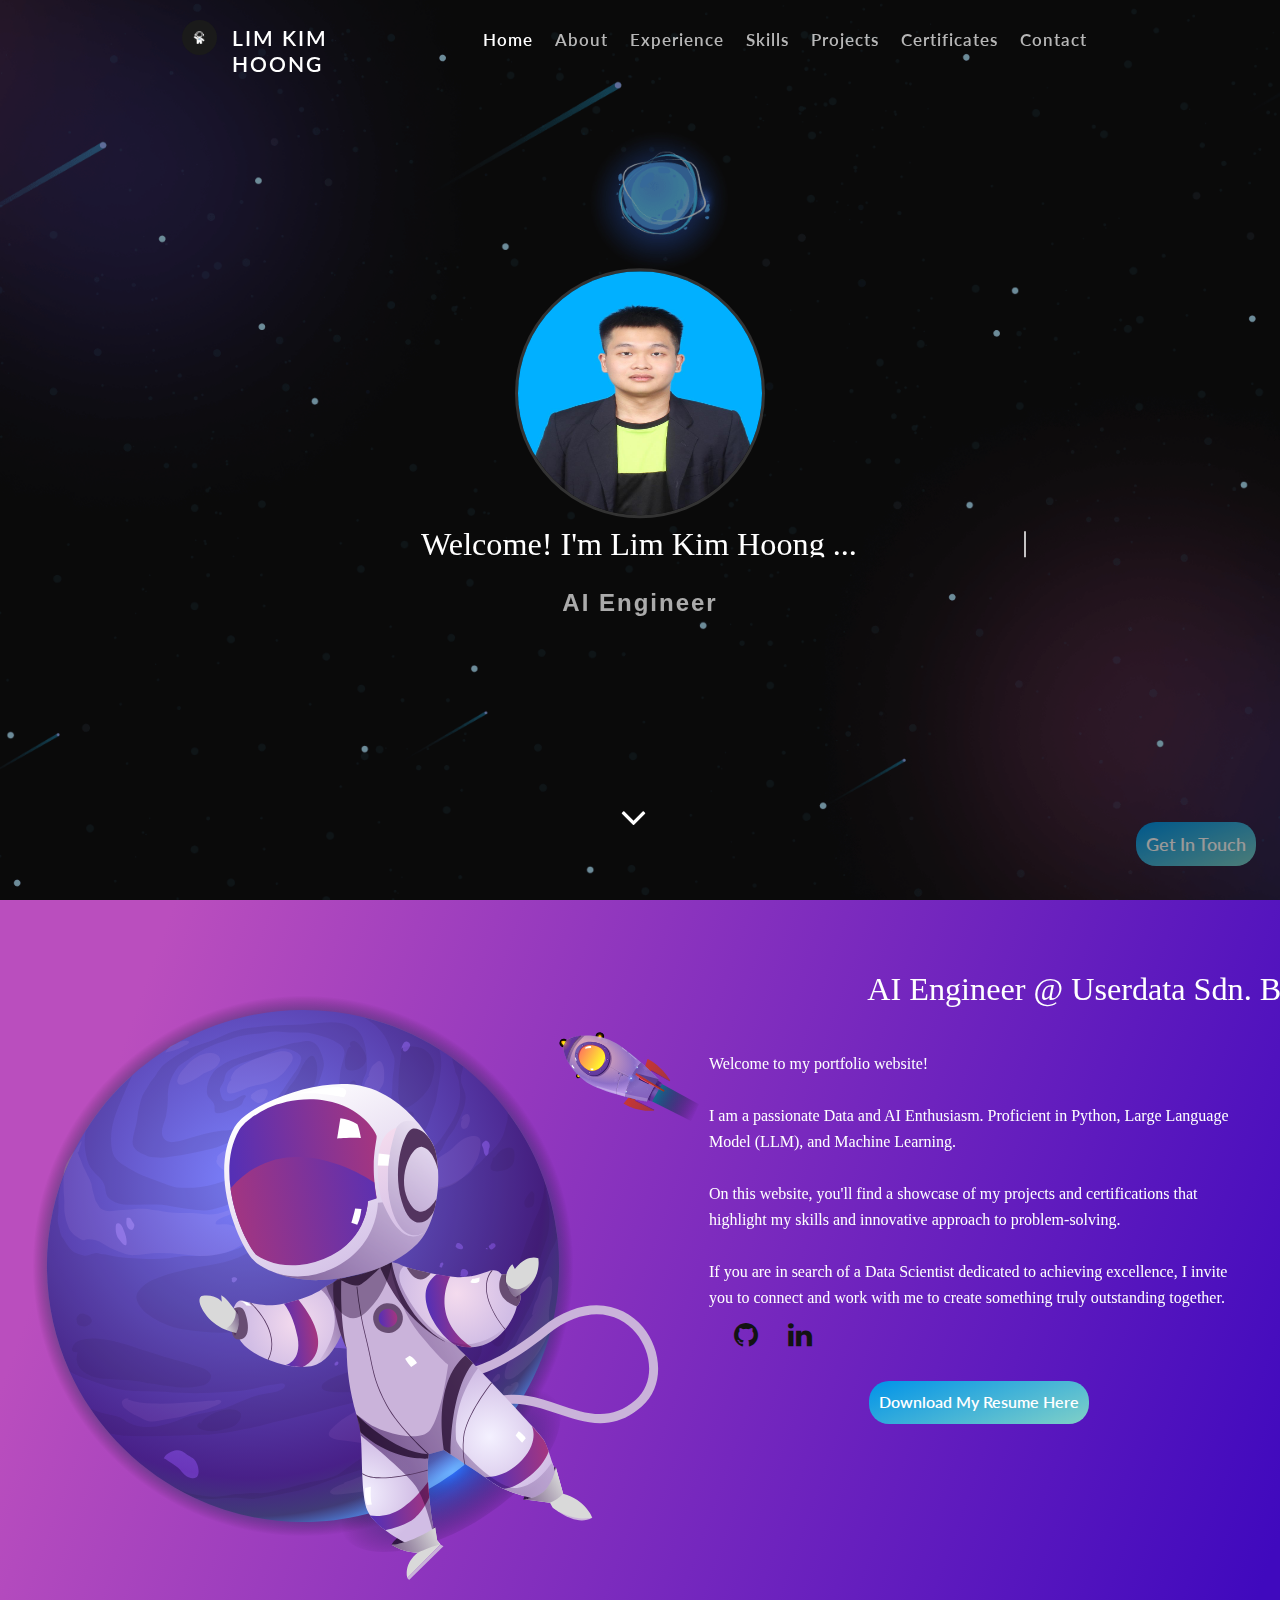
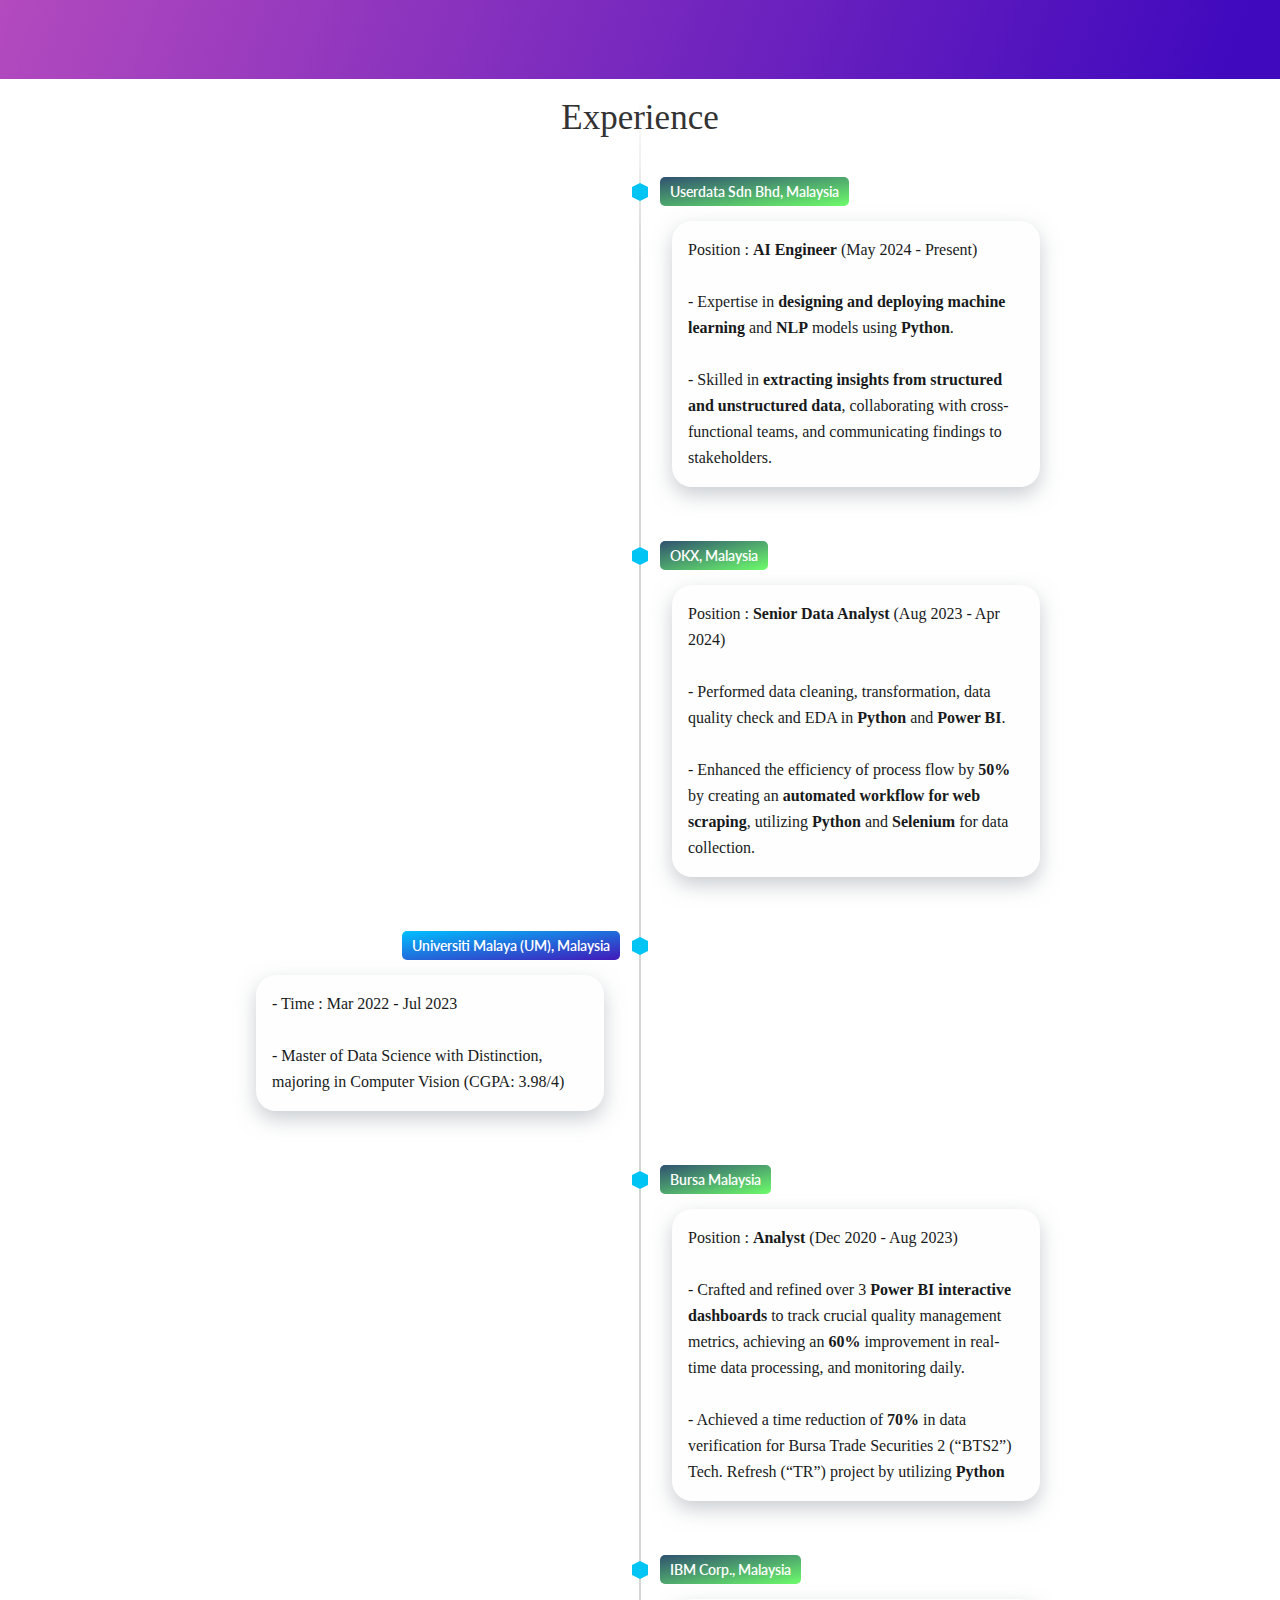
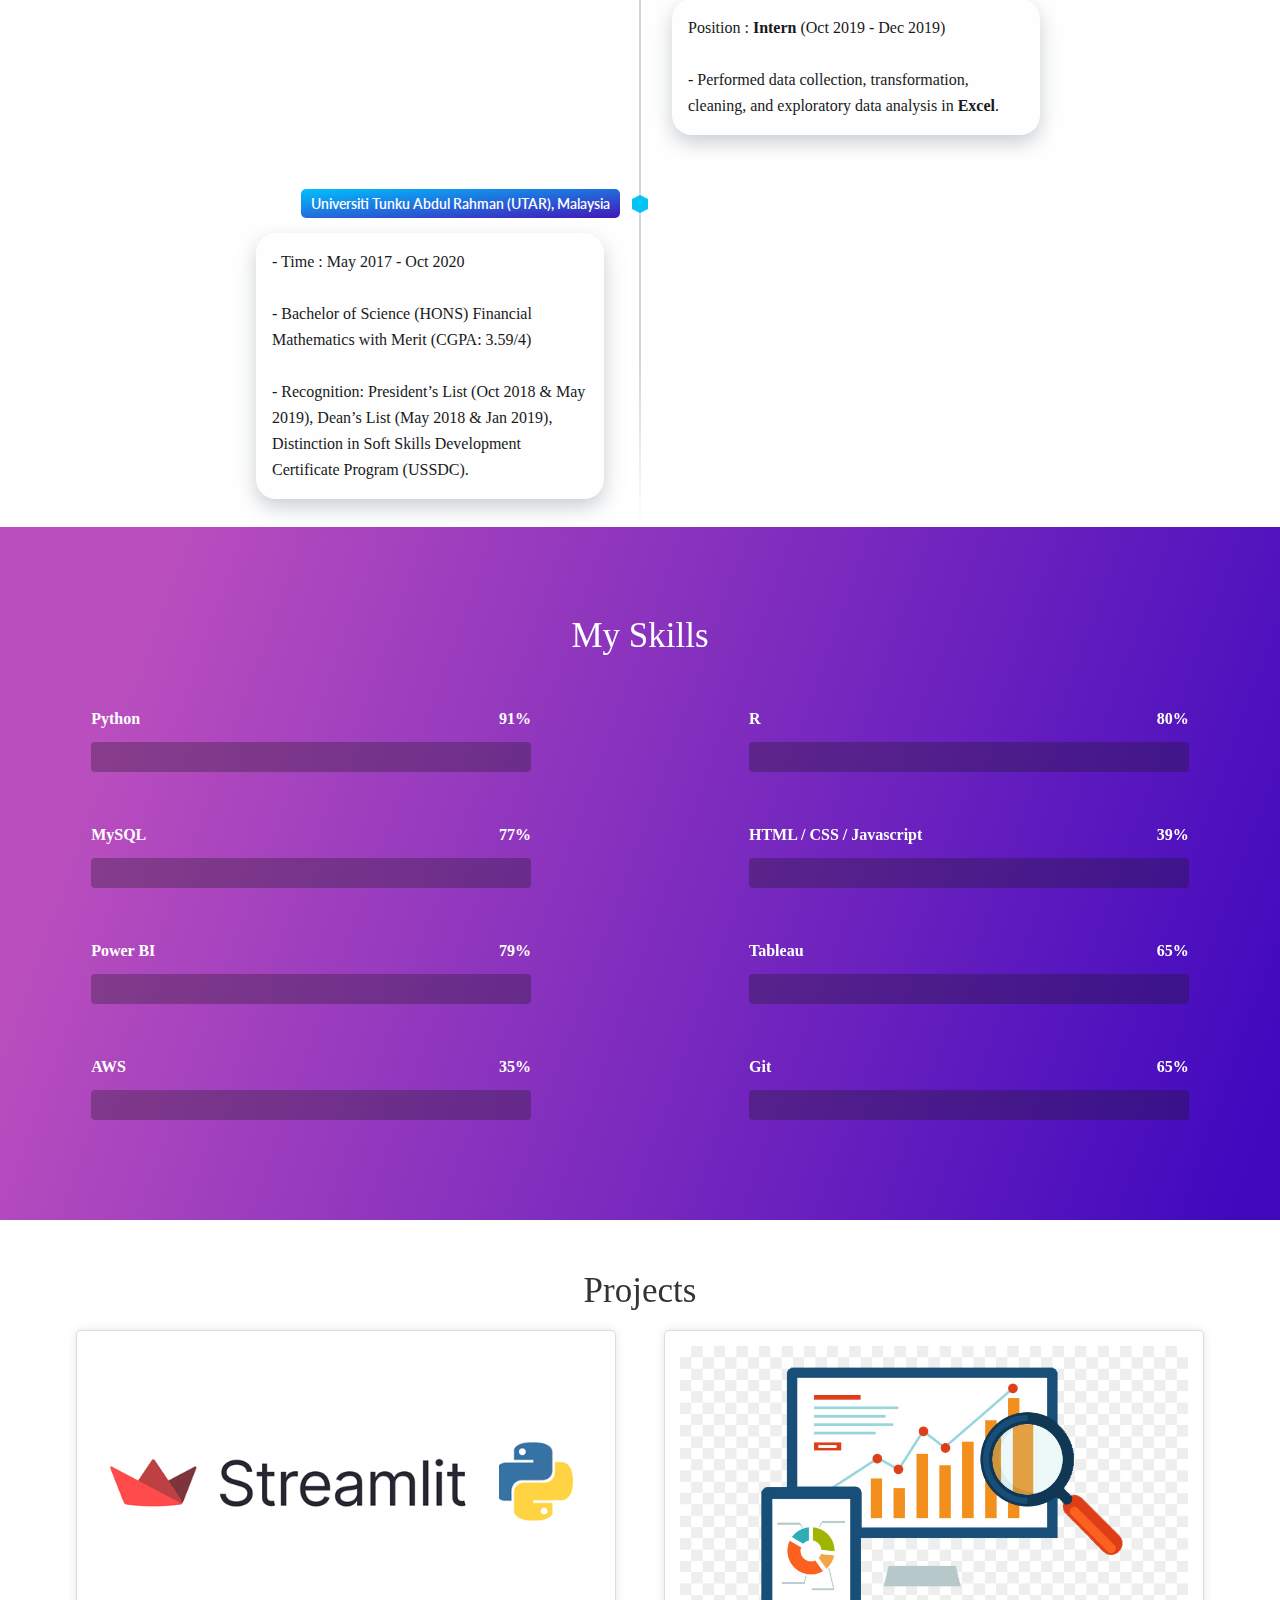
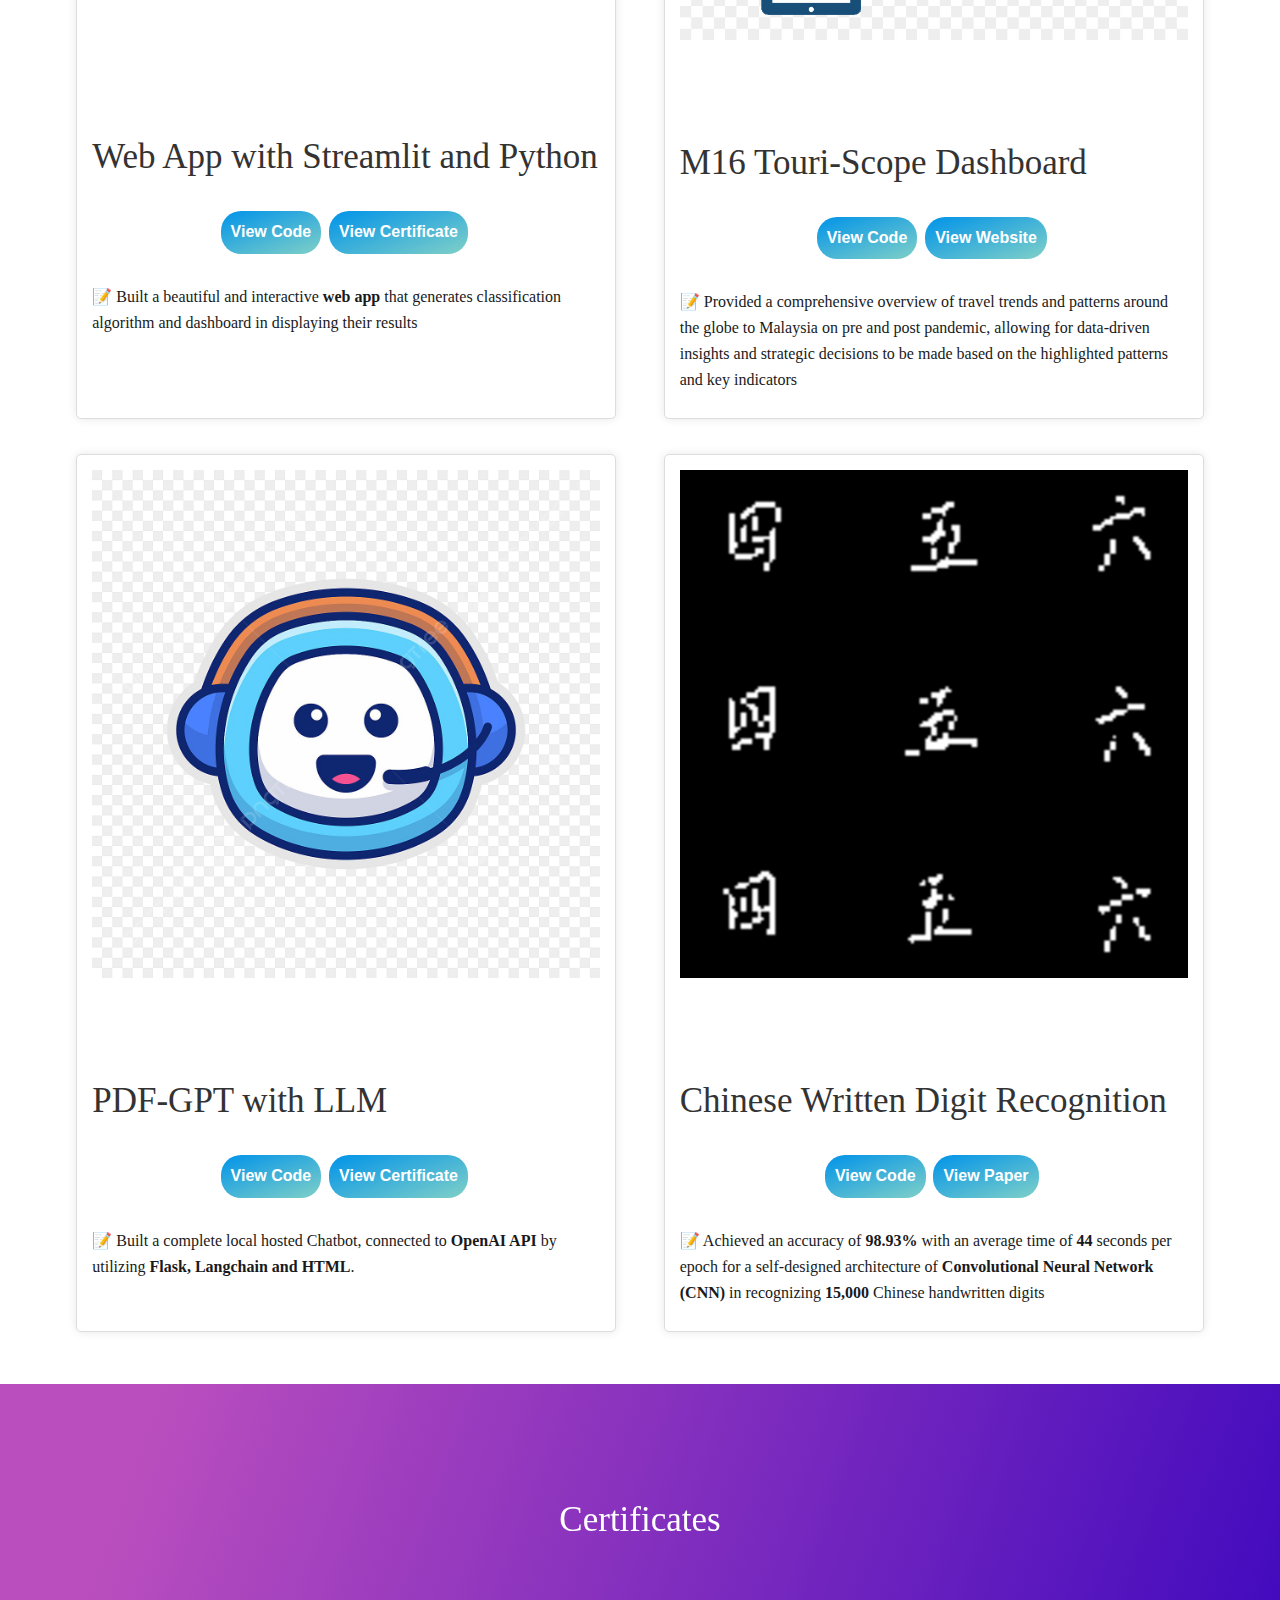
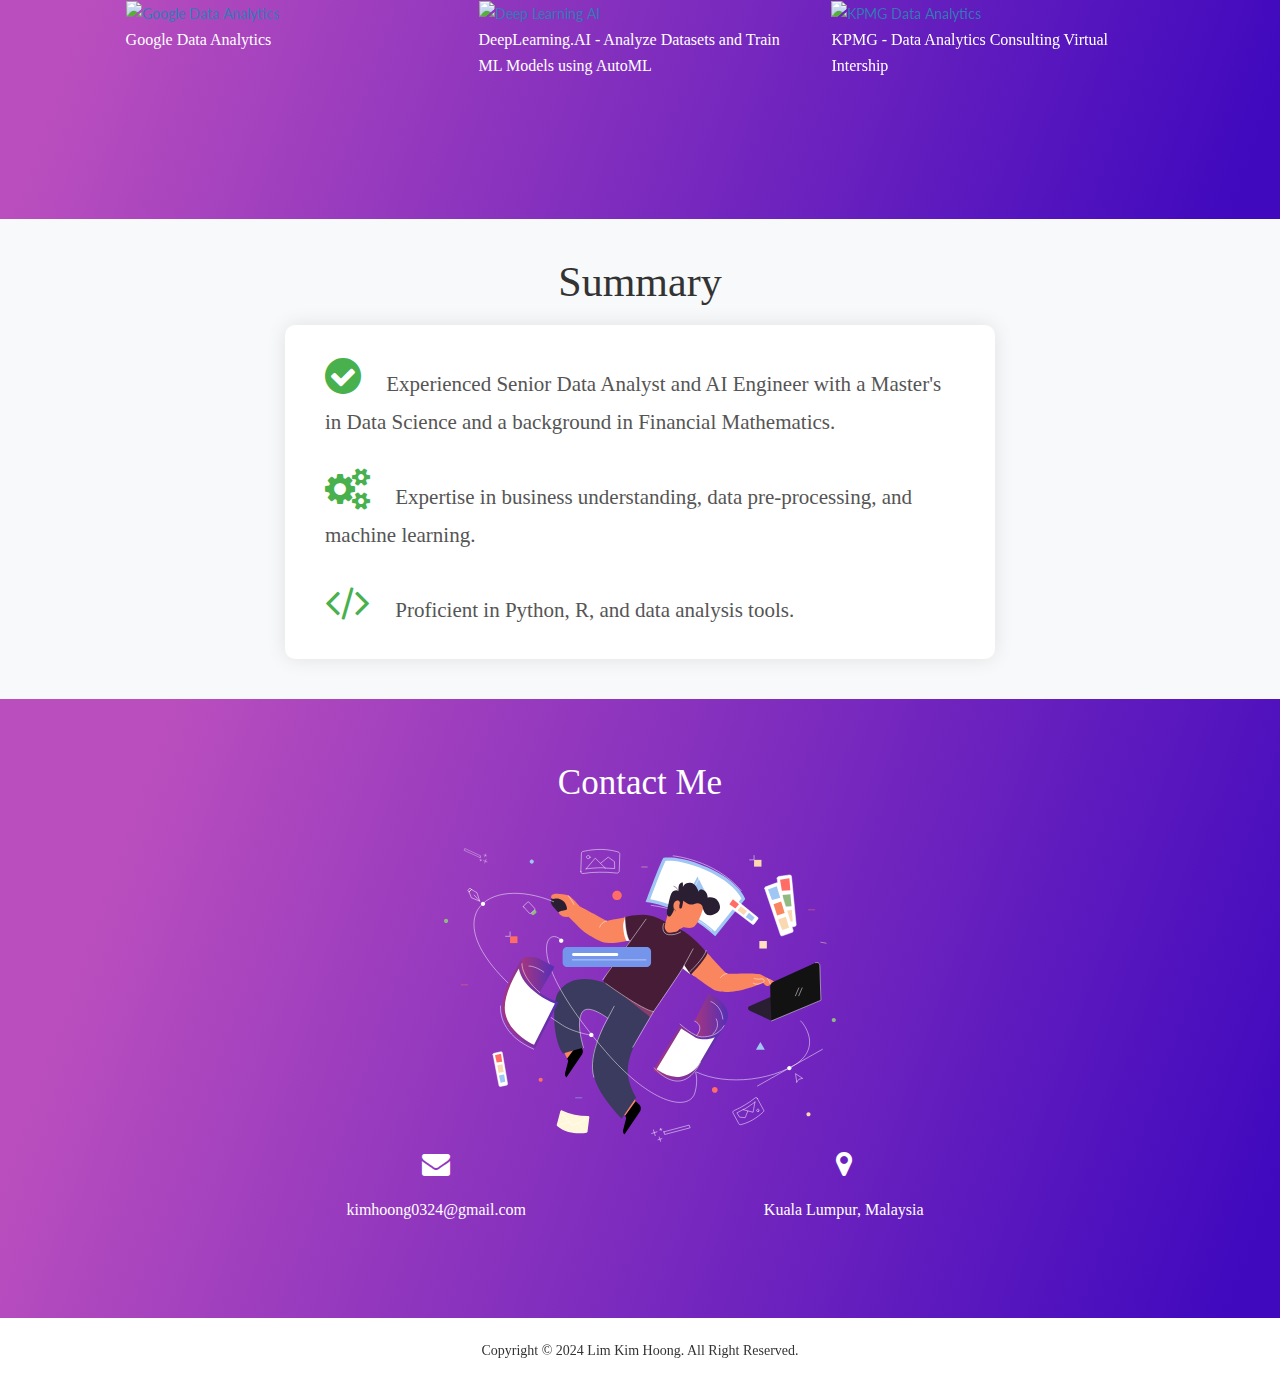
==== commit 97693d43: "Update Animation1" ====
--- a/index.html
+++ b/index.html
@@ -135,7 +135,7 @@
 			</div>
 			<div class="row">
 				<div class="description col-md-6 col-sm-6 col-xs-12">
-					<h2>AI Engineer @ Userdata Sdn. Bhd.</h2>
+					<h2 class="line-1 anim-typewriter">AI Engineer @ Userdata Sdn. Bhd.</h2>
 					<br>
     				<p class="description">Welcome to my portfolio website!
 						<br>
--- a/assets/css/style.css
+++ b/assets/css/style.css
@@ -585,7 +585,7 @@
 
 #about {
 	padding: 90px 0 75px;
-	background: #E5E5E5;
+	background: linear-gradient( 109.6deg,  rgb(186, 78, 190) 11.2%, rgb(64, 9, 190) 96.7% )
 }
 
 #about h2 {
@@ -596,6 +596,7 @@
 	max-width: 100%;
 	width: 41em;
 	margin-bottom: -10px;
+	color: #FFF
 }
 
 .description p {
@@ -666,18 +667,28 @@
 	}
 }
 
+.animate__animated {
+	--animate-duration: 2s;
+	animation-iteration-count: infinite;
+  }
 
 /* 07. SKILLS
 =================================================*/
 
 #skills {
 	padding: 90px 0 50px;
-	background: #E5E5E5;
+	color: #FFF;
+	background: linear-gradient( 109.6deg,  rgb(186, 78, 190) 11.2%, rgb(64, 9, 190) 96.7% );
 }
 
 #skills h2 {
 	margin-bottom: 50px;
 }
+
+#skills p {
+	color: #FFF;
+}
+
 
 .skills-right {
 	float: right;
@@ -717,7 +728,7 @@
 }
 
 .color-heading {
-	color: #131313 !important;
+	color: #fff;
 }
 
 /* 08. EXPERIENCE
@@ -1114,7 +1125,7 @@
 }
 
 .btn_color {
-    background: linear-gradient(to bottom right, #0100EC, #FB36F4);;
+    background: linear-gradient(160deg, #0093E9 0%, #80D0C7 100%);
     border: none;
     color: white;
     padding: 1rem 1rem;
@@ -1203,7 +1214,15 @@
 
 #certificates {
 	padding: 95px 0 50px;
-	background: #E5E5E5;
+	background: linear-gradient( 109.6deg,  rgb(186, 78, 190) 11.2%, rgb(64, 9, 190) 96.7% )
+}
+
+#certificates h2 {
+	color: #fff;
+}
+
+#certificates p {
+	color : #fff
 }
 
 .svg {
@@ -1233,12 +1252,12 @@
 
 #certificate .grid{
 	width: 50%;
-	
 }
 
 #certificates .row{
 	padding-top: 60px;
 	padding-bottom: 65px;
+	color : #fff
 }
 
 /* The grid: Four equal columns that floats next to each other */
@@ -1259,18 +1278,17 @@
   }
   
 
-
-
 /* 13. CONTACT
 =================================================*/
 
 #contact {
 	padding: 65px 0 65px;
-	background: #f2f2f2;
+	background: linear-gradient( 109.6deg,  rgb(186, 78, 190) 11.2%, rgb(64, 9, 190) 96.7% )
 }
 
 #contact h2 {
 	margin-bottom: 45px;
+	color : #fff
 }
 
 #contact .address-icons p {
@@ -1283,10 +1301,11 @@
 }
 
 #contact i.fa {
-	color: #131313;
+	color: #fff;
 	font-size: 2em;
 	line-height: 45px;
 	margin-bottom: 10px;
+
 }
 
 #contact .text-danger {
@@ -1389,7 +1408,6 @@
 	margin-top: 10px;
 }
 
-
 /* 15. FOOTER
 =================================================*/
 
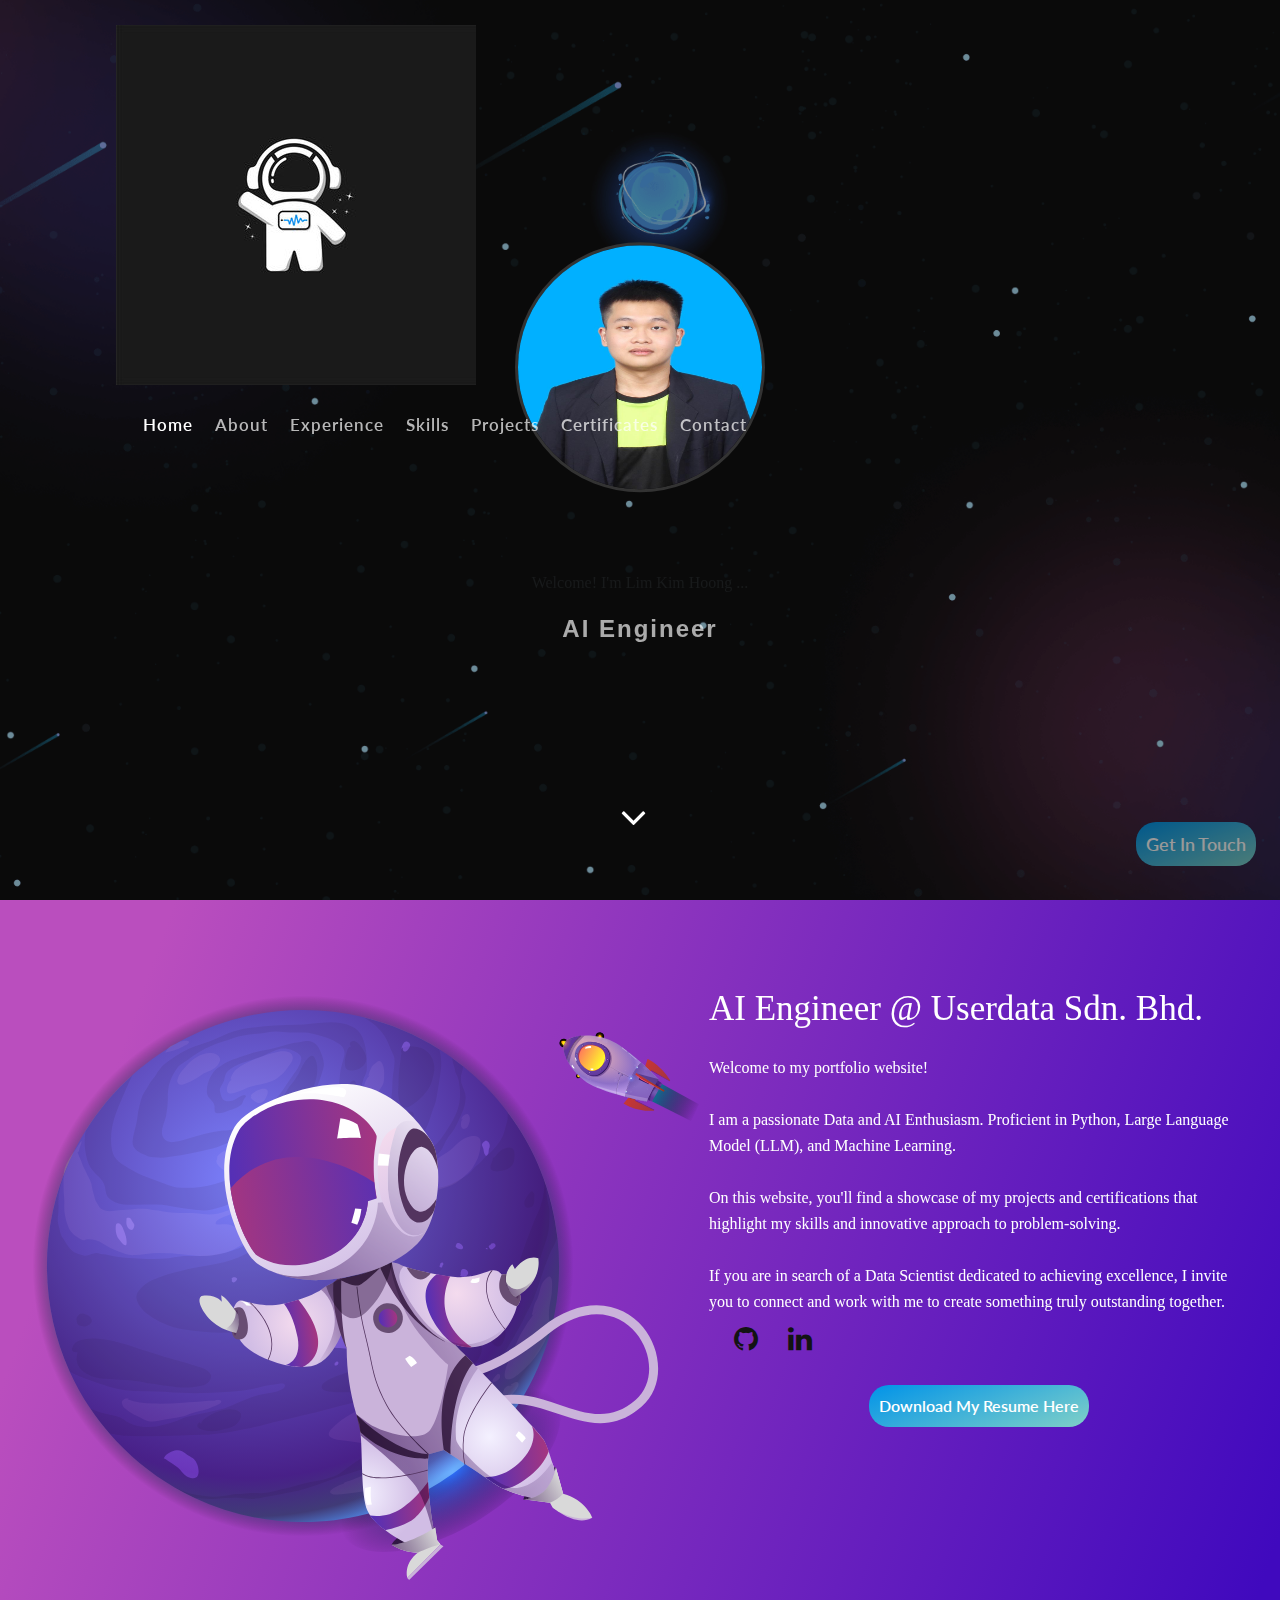
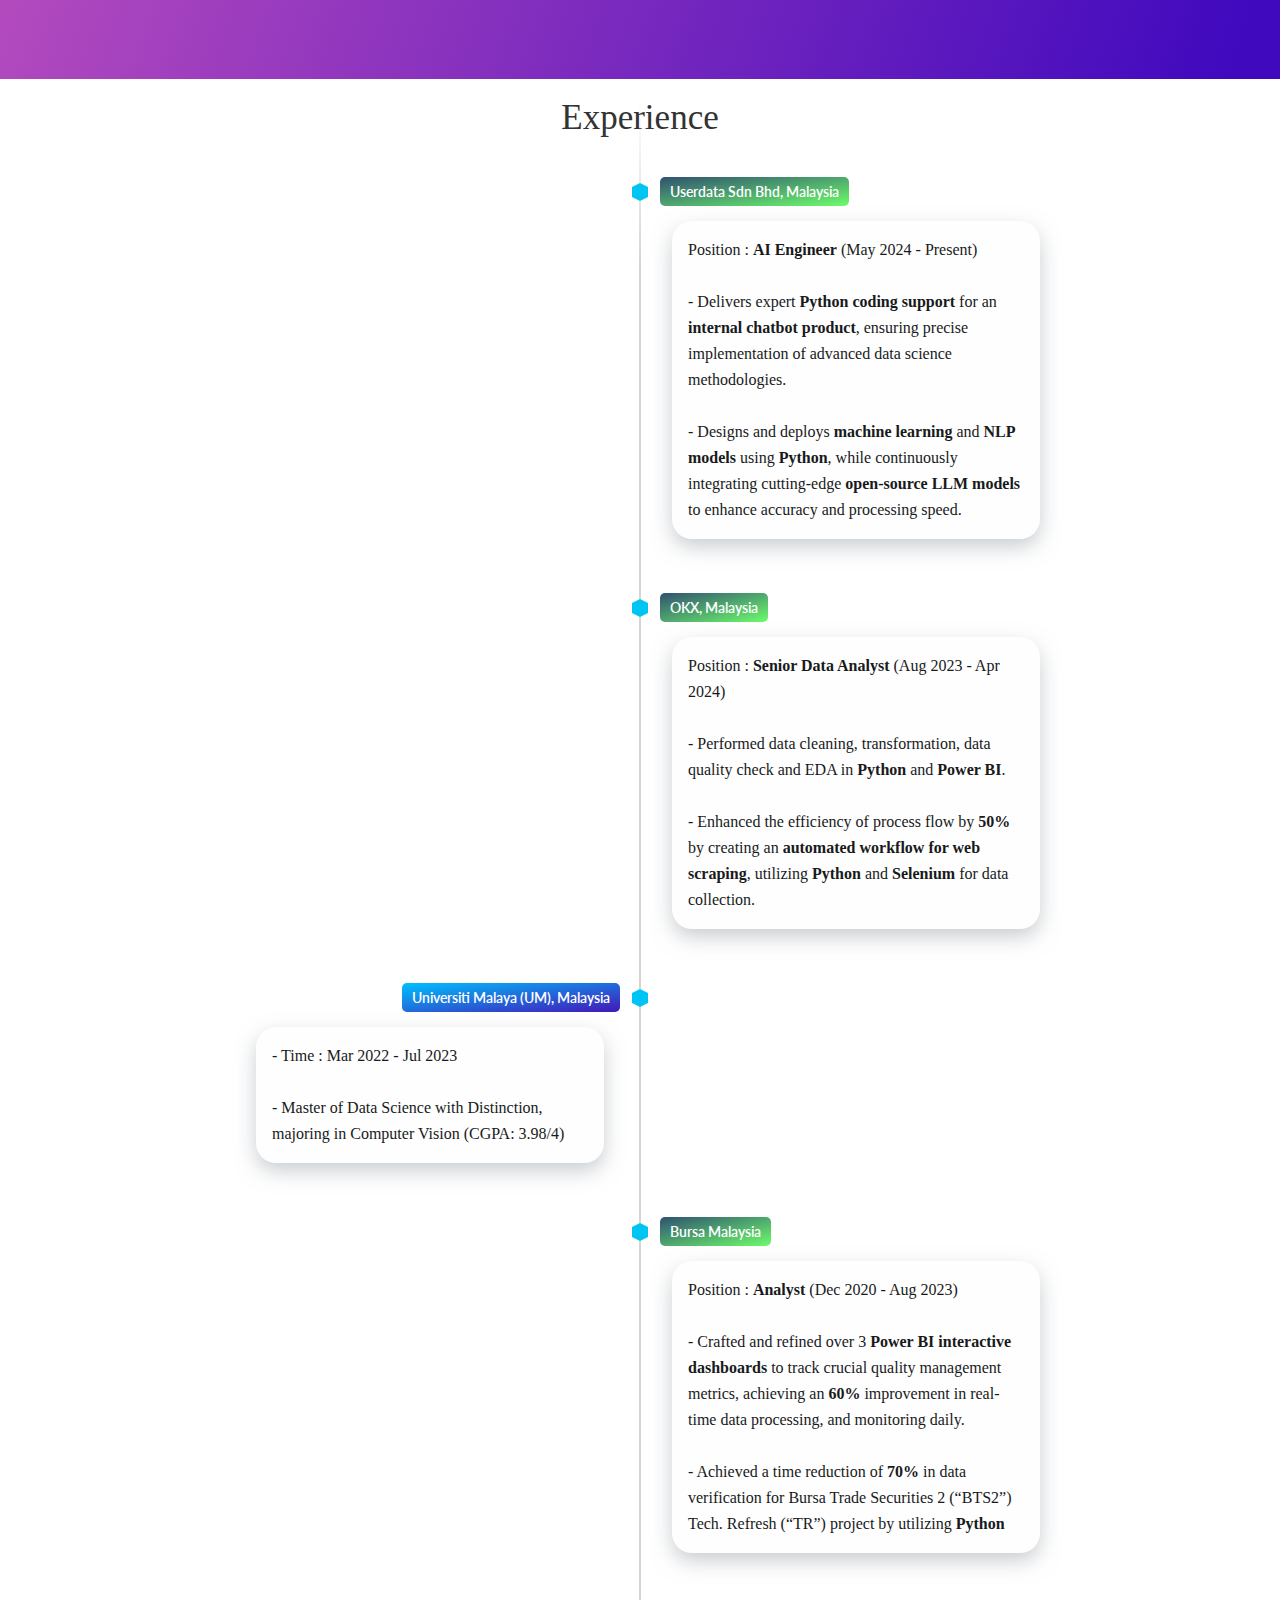
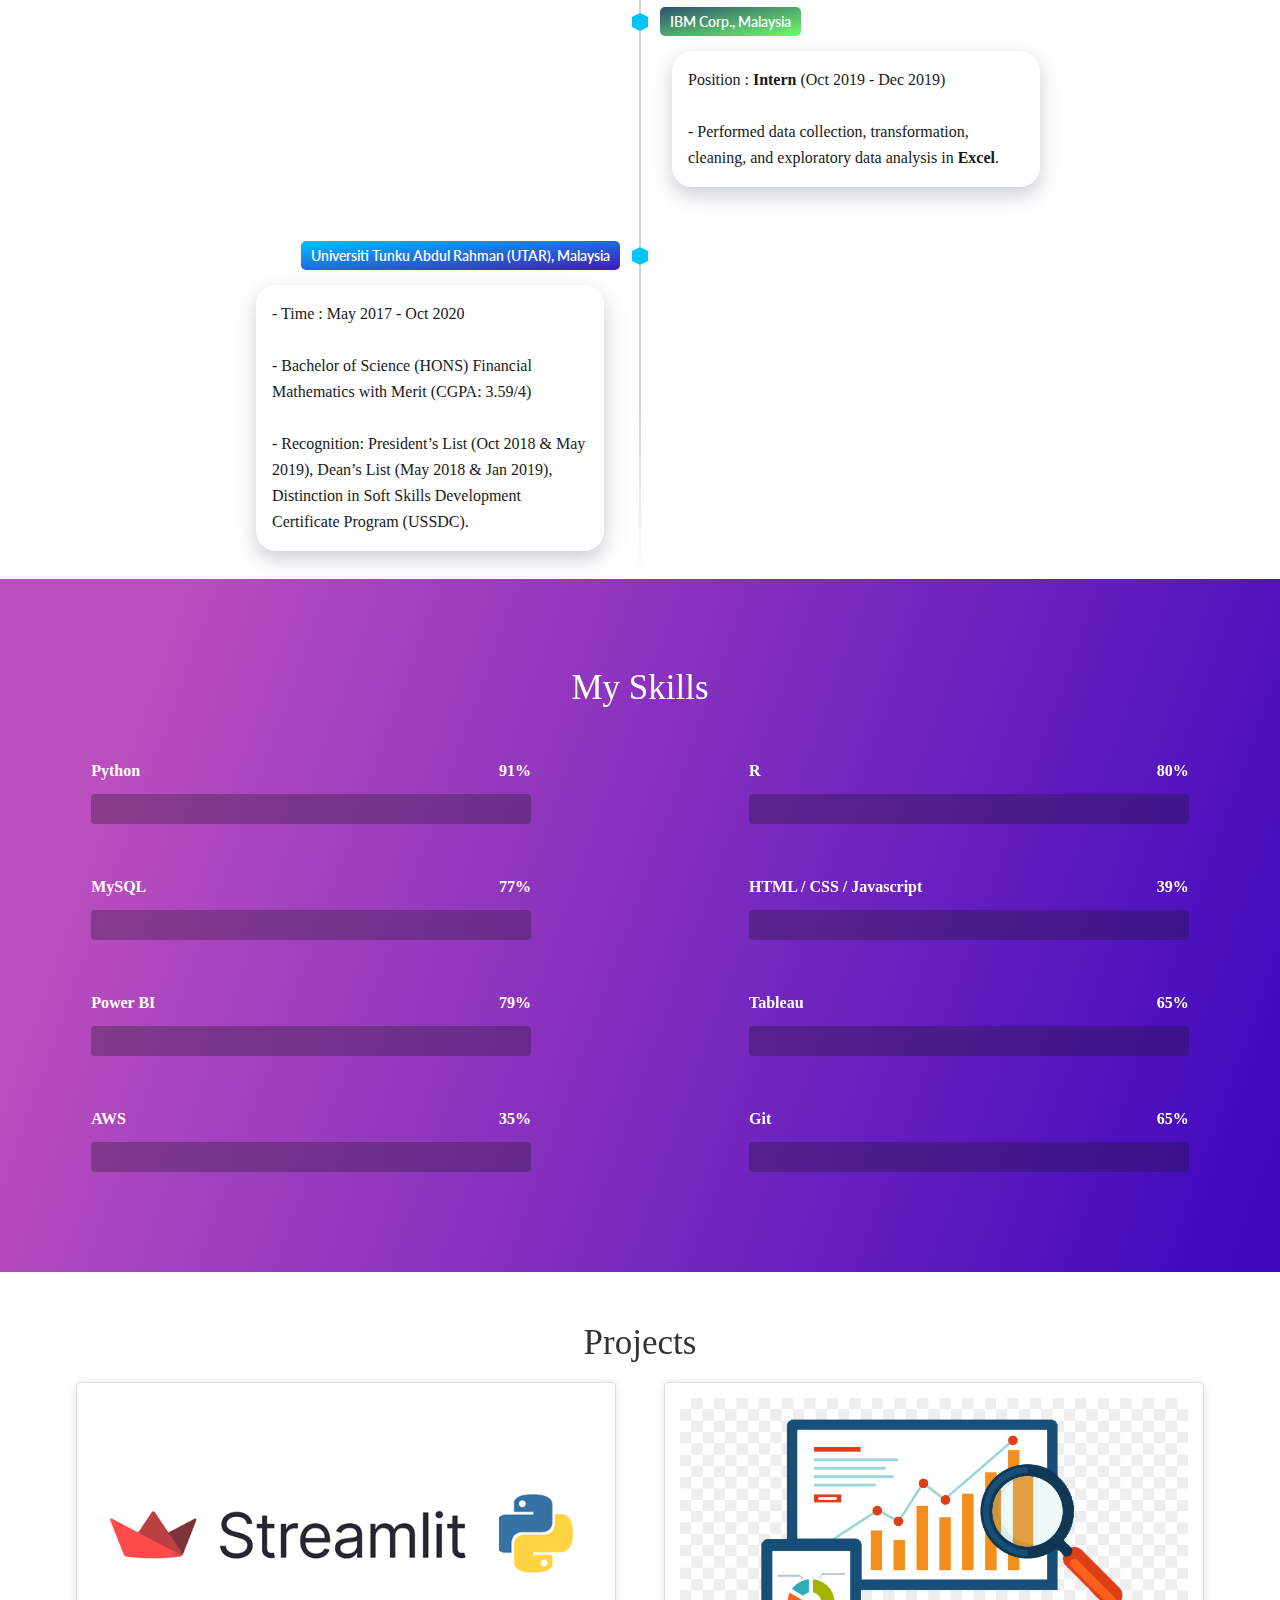
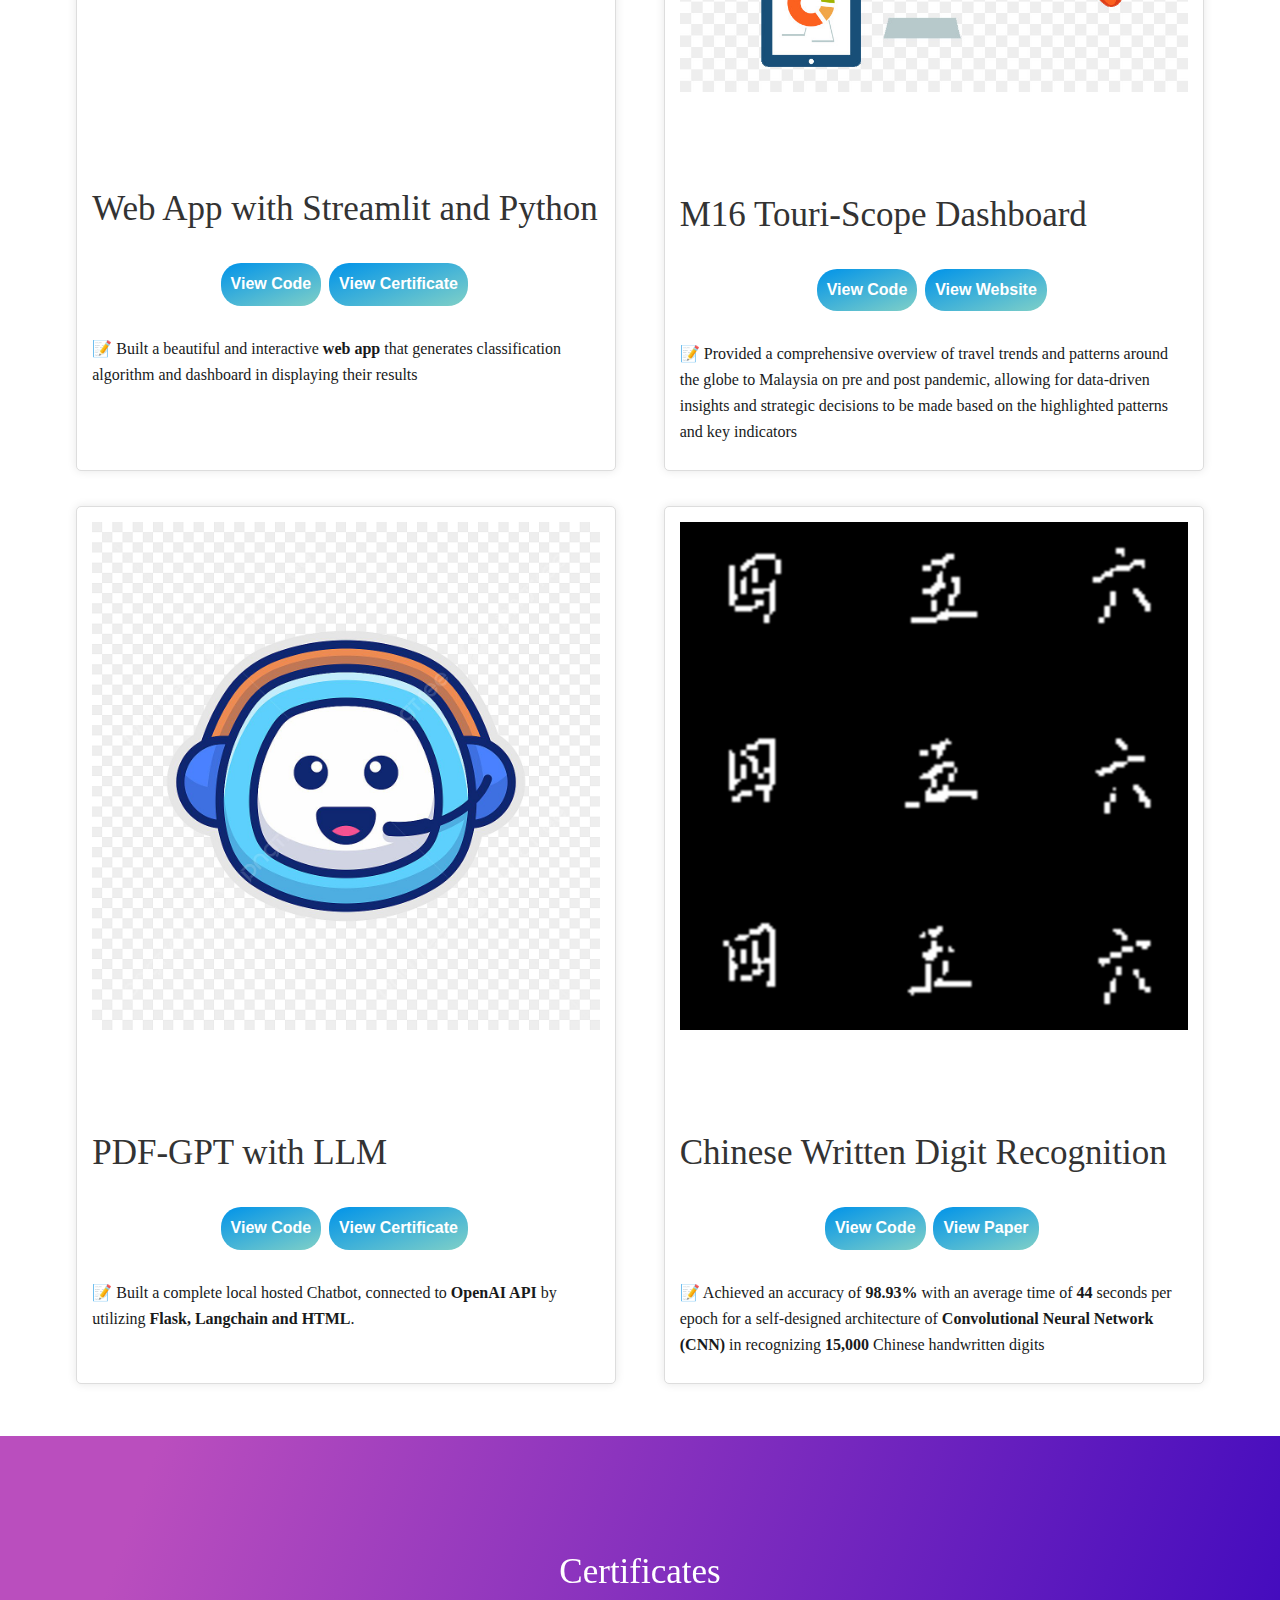
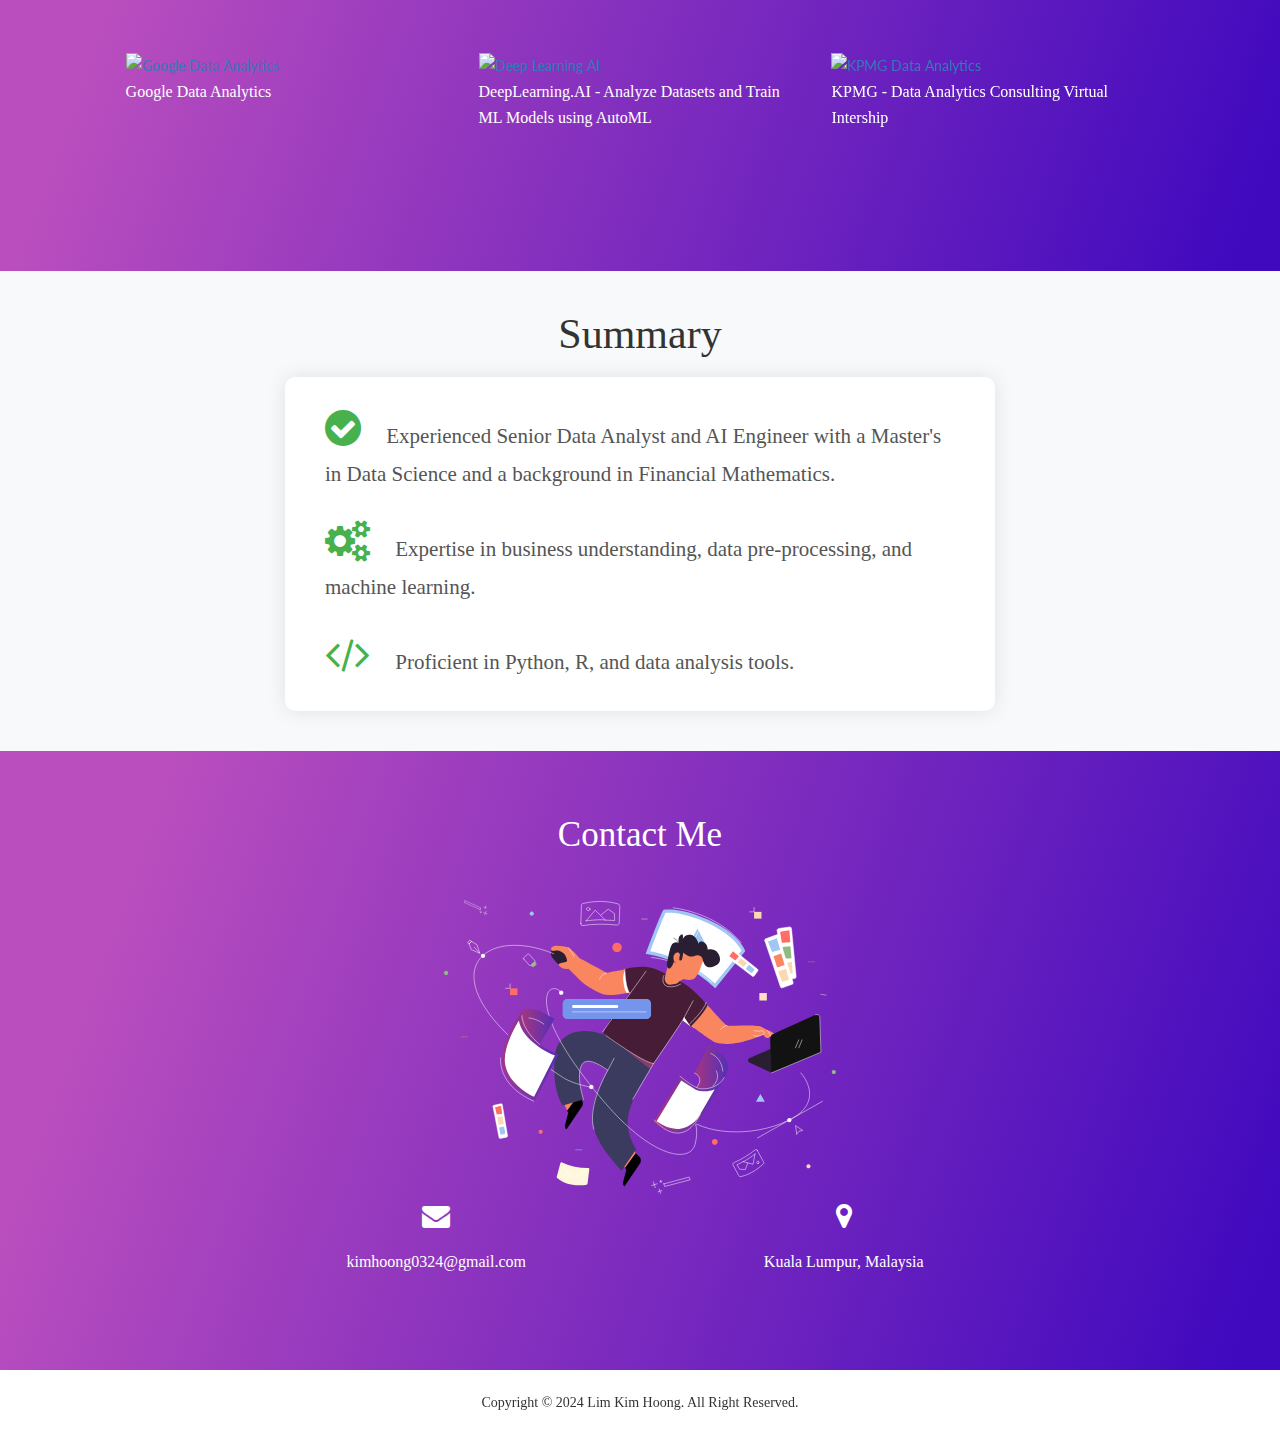
==== commit 76e0cff4: "Update index.html" ====
--- a/index.html
+++ b/index.html
@@ -58,15 +58,14 @@
     <!-- // NAVIGATION BEGIN -->
 	<div id="navigation">
 		<div class="container">
-			<div class="row">
-				<div class="col-sm-3" >
+			<div class="row align-items-center">
+				<div class="col-sm-1">
 					<div class="logo">
-						<img src="assets/img/blog/logo.jpg" alt="" style="height: 35px; width: 35px; float: left; margin-top: -5px;border-radius: 50%;">
-						<a href="#" style="padding-left: 50px;">Lim Kim Hoong</a>
-					</div>
-				</div>
-
-				<div class="col-sm-9">
+						<img src="assets/img/blog/logo.jpg" alt="" class="logo-img">
+						<a href="#" class="logo-name"></a>
+					</div>
+				</div>
+				<div class="col-sm-12">
 					<div class="navigation-menu">
 						<div class="navbar">
 							<div class="navbar-header">
@@ -77,9 +76,8 @@
 									<span class="icon-bar"></span>
 								</button>
 							</div>
-
 							<div class="navbar-collapse collapse">
-								<ul class="nav navbar-nav navbar-right">
+								<ul class="nav navbar-nav">
 									<li><a class="active smoth-scroll" href="#home">Home</a></li>
 									<li><a class="smoth-scroll" href="#about">About</a></li>
 									<li><a class="smoth-scroll" href="#experience">Experience</a></li>
@@ -95,6 +93,7 @@
 			</div>
 		</div>
 	</div>
+	
 	<!-- // NAVIGATION END -->
 
     <!-- // HOME BEGIN -->
@@ -111,7 +110,9 @@
 
 						<div data-aos="fade-zoom-in" data-aos-easing="ease-in-back" data-aos-delay="300" data-aos-offset="0">
 							<br>
-							<p class="line-1 anim-typewriter">Welcome! I'm Lim Kim Hoong ...</p>
+							<br>
+							<br>
+							<p class="line-2 anim-typewriter1">Welcome! I'm Lim Kim Hoong ...</p>
 							<h3 id="text-rotator">
 								<div>AI Engineer</div>
 								<div>Data Scientist</div>
@@ -135,7 +136,7 @@
 			</div>
 			<div class="row">
 				<div class="description col-md-6 col-sm-6 col-xs-12">
-					<h2 class="line-1 anim-typewriter">AI Engineer @ Userdata Sdn. Bhd.</h2>
+					<h2 class ="line-2 anim-typewriter1 ">AI Engineer @ Userdata Sdn. Bhd.</h2>
 					<br>
     				<p class="description">Welcome to my portfolio website!
 						<br>
@@ -186,10 +187,10 @@
 					Position : <strong>AI Engineer</strong> (May 2024 - Present)
 					<br>
 					<br>
-					- Expertise in <strong>designing and deploying machine learning</strong> and <strong>NLP</strong> models using <strong>Python</strong>.
-					<br>
-					<br>
-					- Skilled in <strong>extracting insights from structured and unstructured data</strong>, collaborating with cross-functional teams, and communicating findings to stakeholders.</p>
+					- Delivers expert <strong>Python coding support</strong> for an <strong>internal chatbot product</strong>, ensuring precise implementation of advanced data science methodologies.
+					<br>
+					<br>
+					- Designs and deploys <strong>machine learning</strong> and <strong>NLP models</strong> using <strong>Python</strong>, while continuously integrating cutting-edge <strong>open-source LLM models</strong> to enhance accuracy and processing speed.</p>
 				</div>
 			</li>
 	
--- a/assets/css/style.css
+++ b/assets/css/style.css
@@ -64,8 +64,9 @@
 
 /* Animation */
 .anim-typewriter{
-  animation: typewriter 4s steps(44) 1s 1 normal both,
+	animation: typewriter 4s steps(44) 1s 1 normal both,
              blinkTextCursor 500ms steps(44) infinite normal;
+	animation-iteration-count: infinite;
 }
 @keyframes typewriter{
   from{width: 0;}
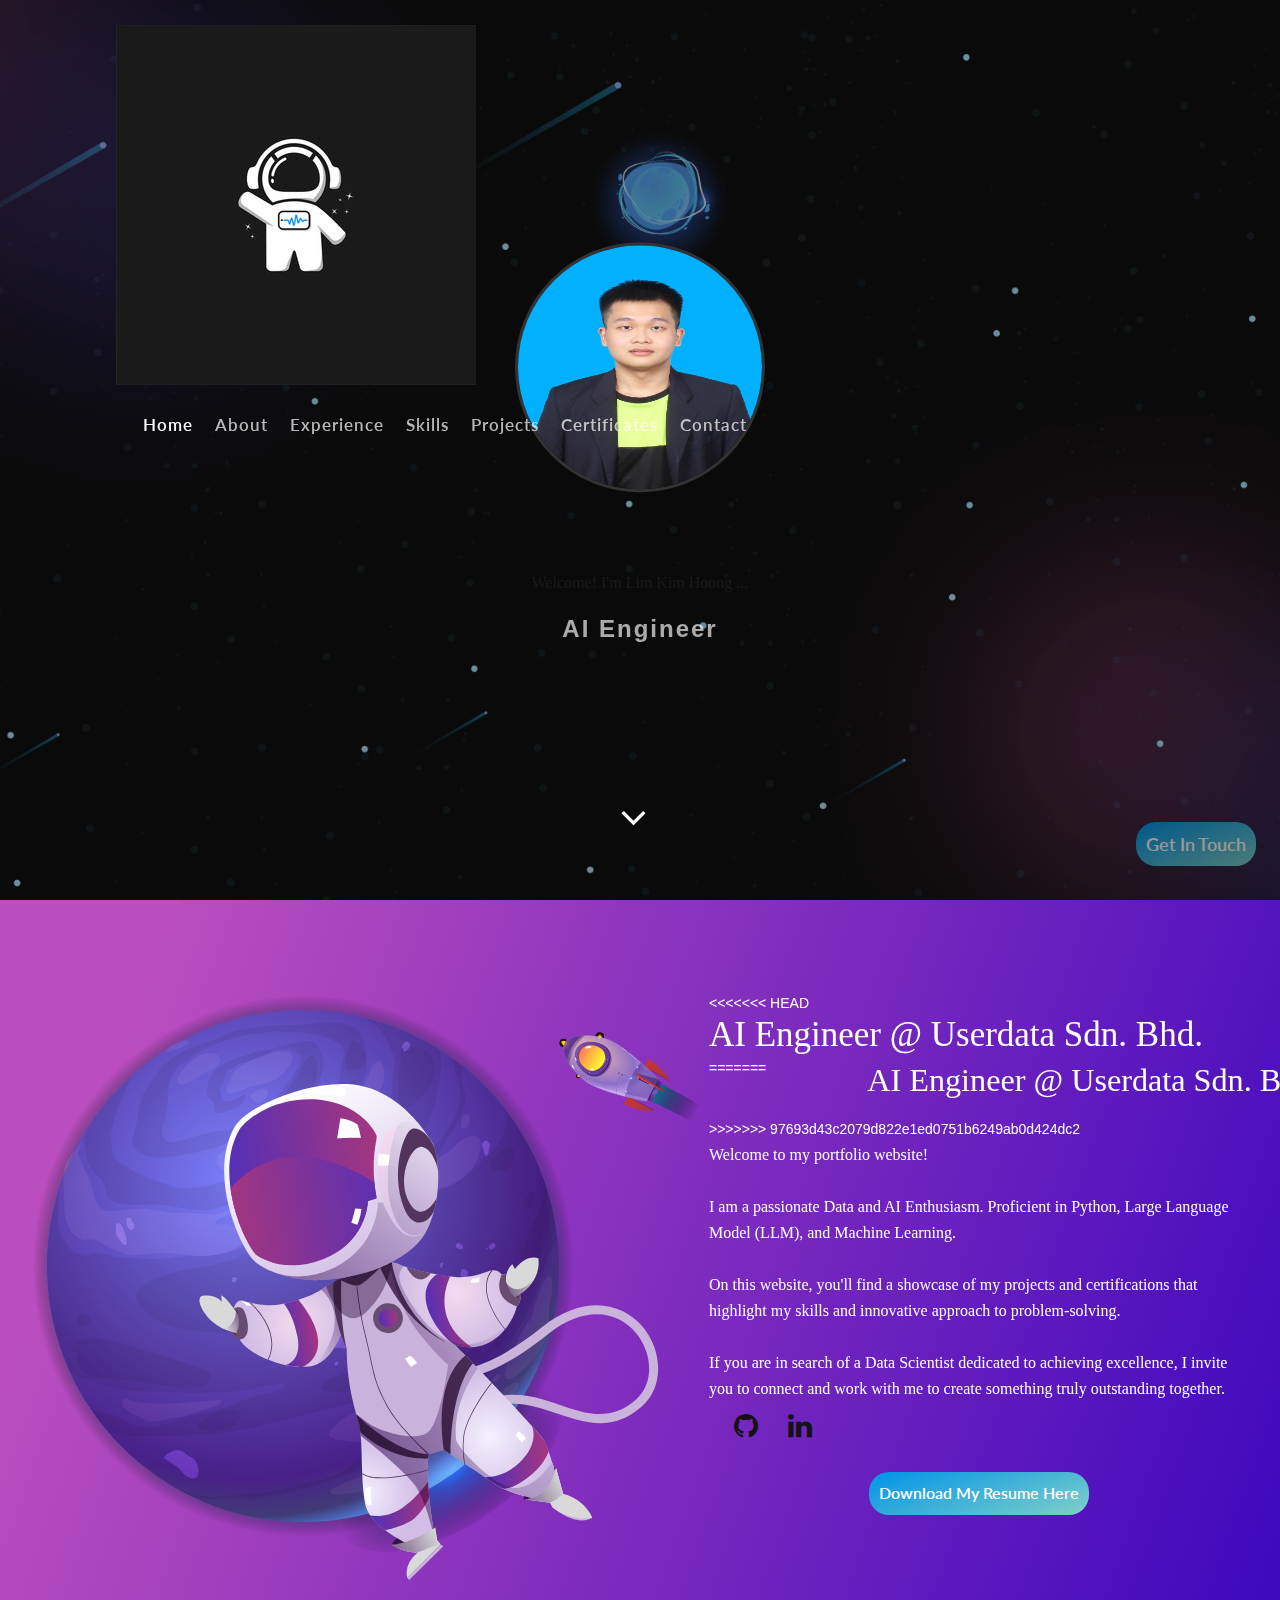
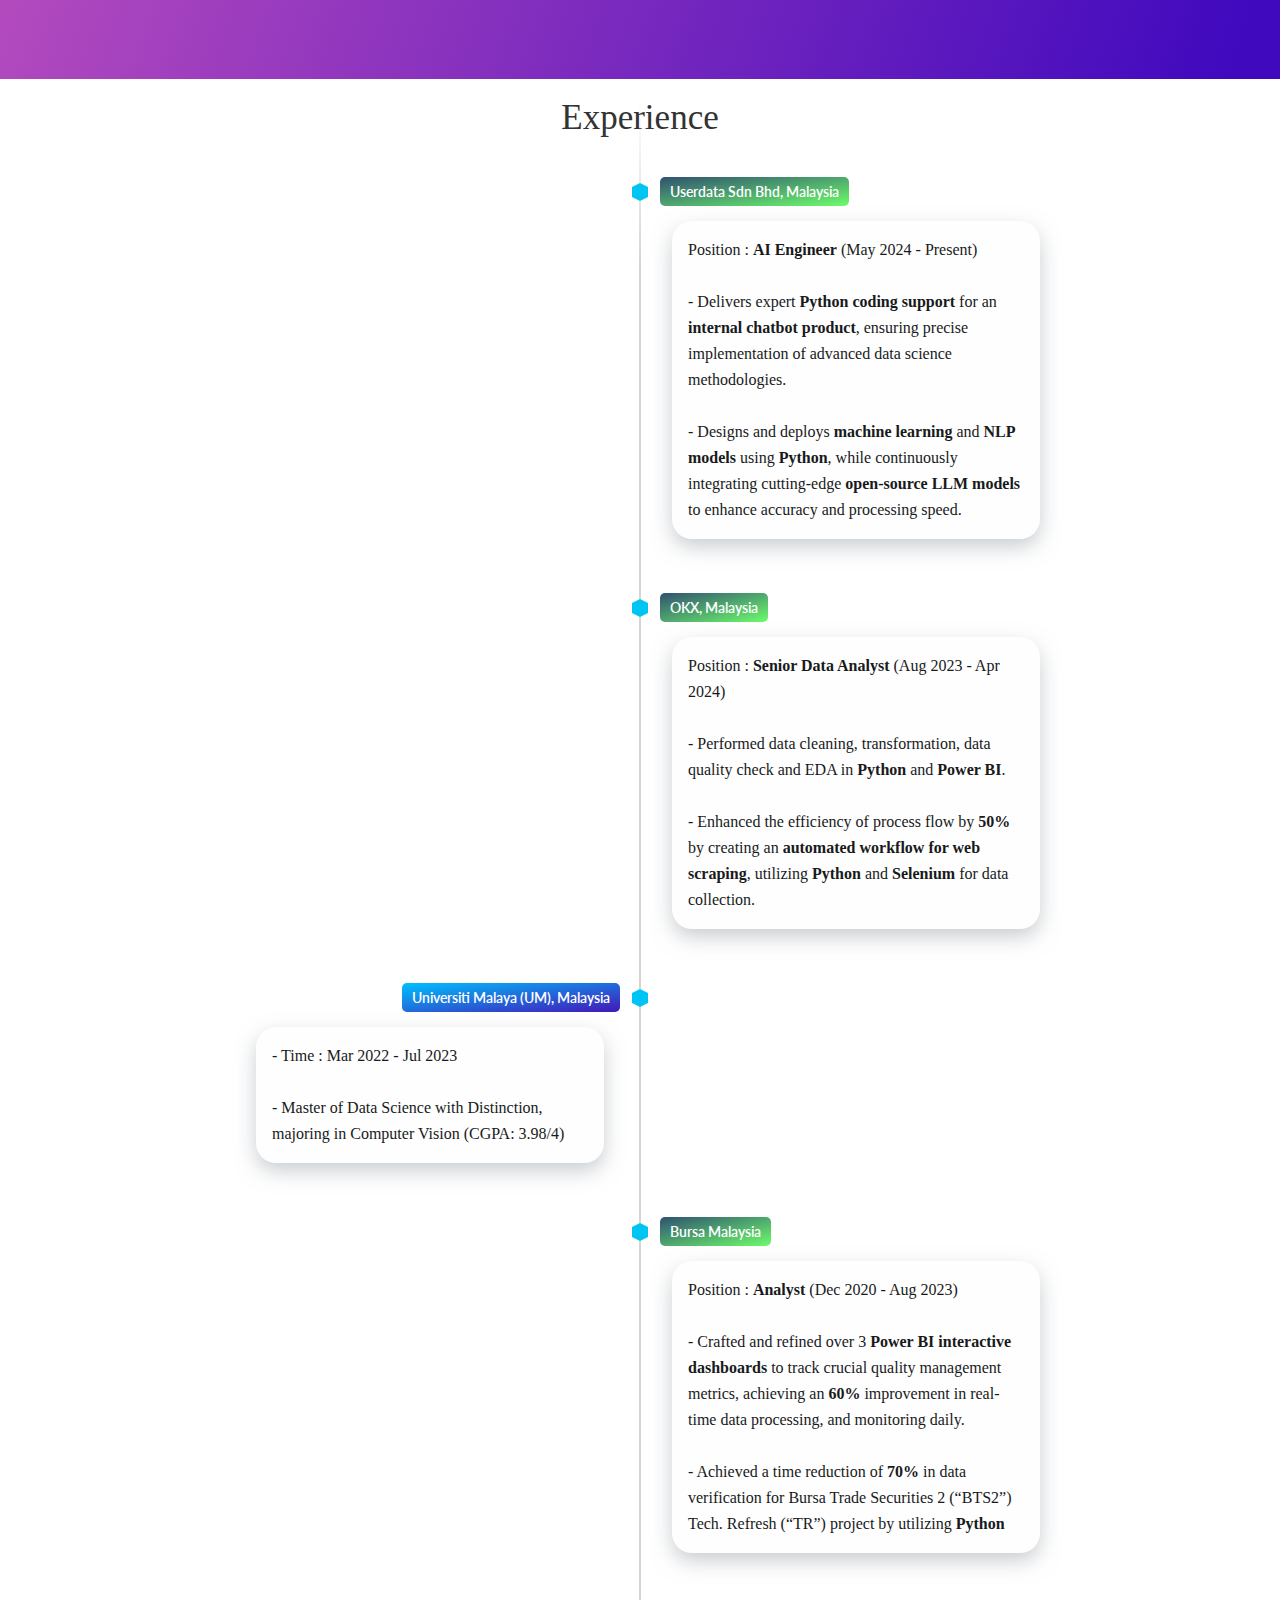
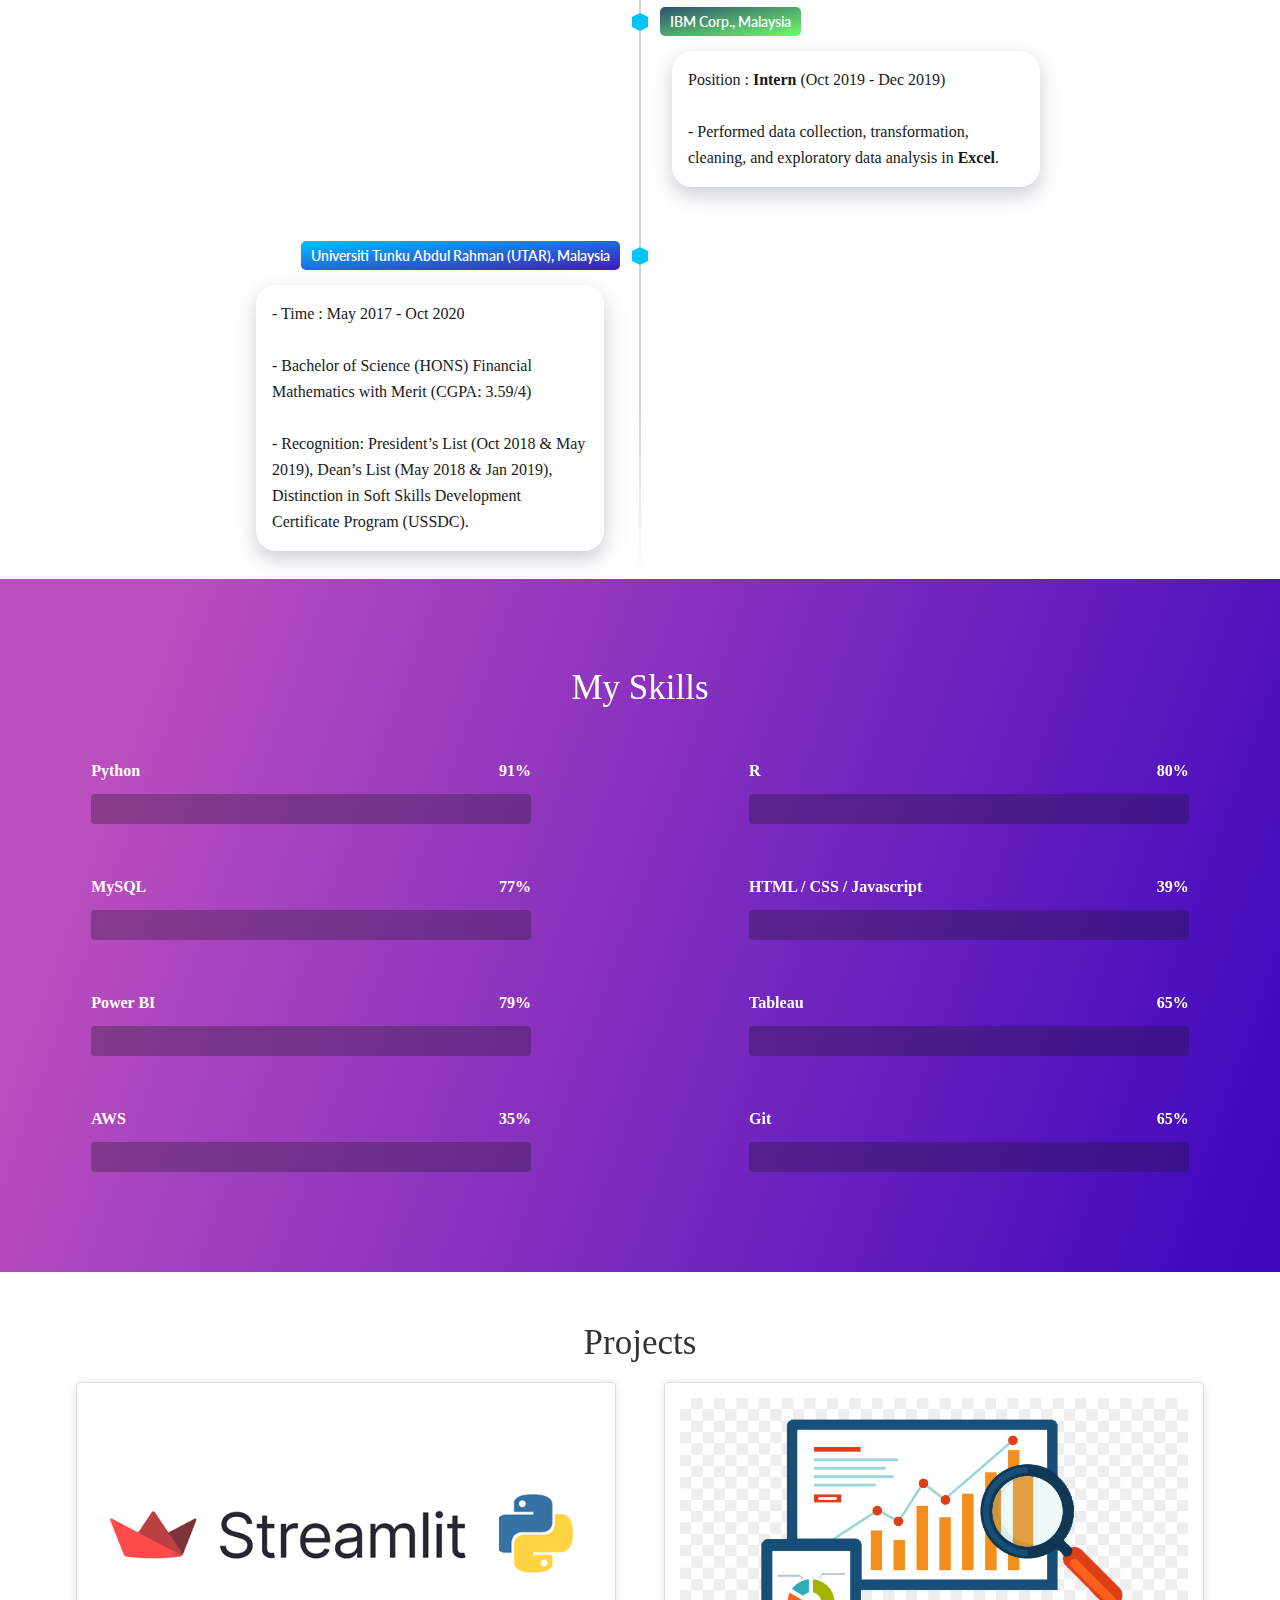
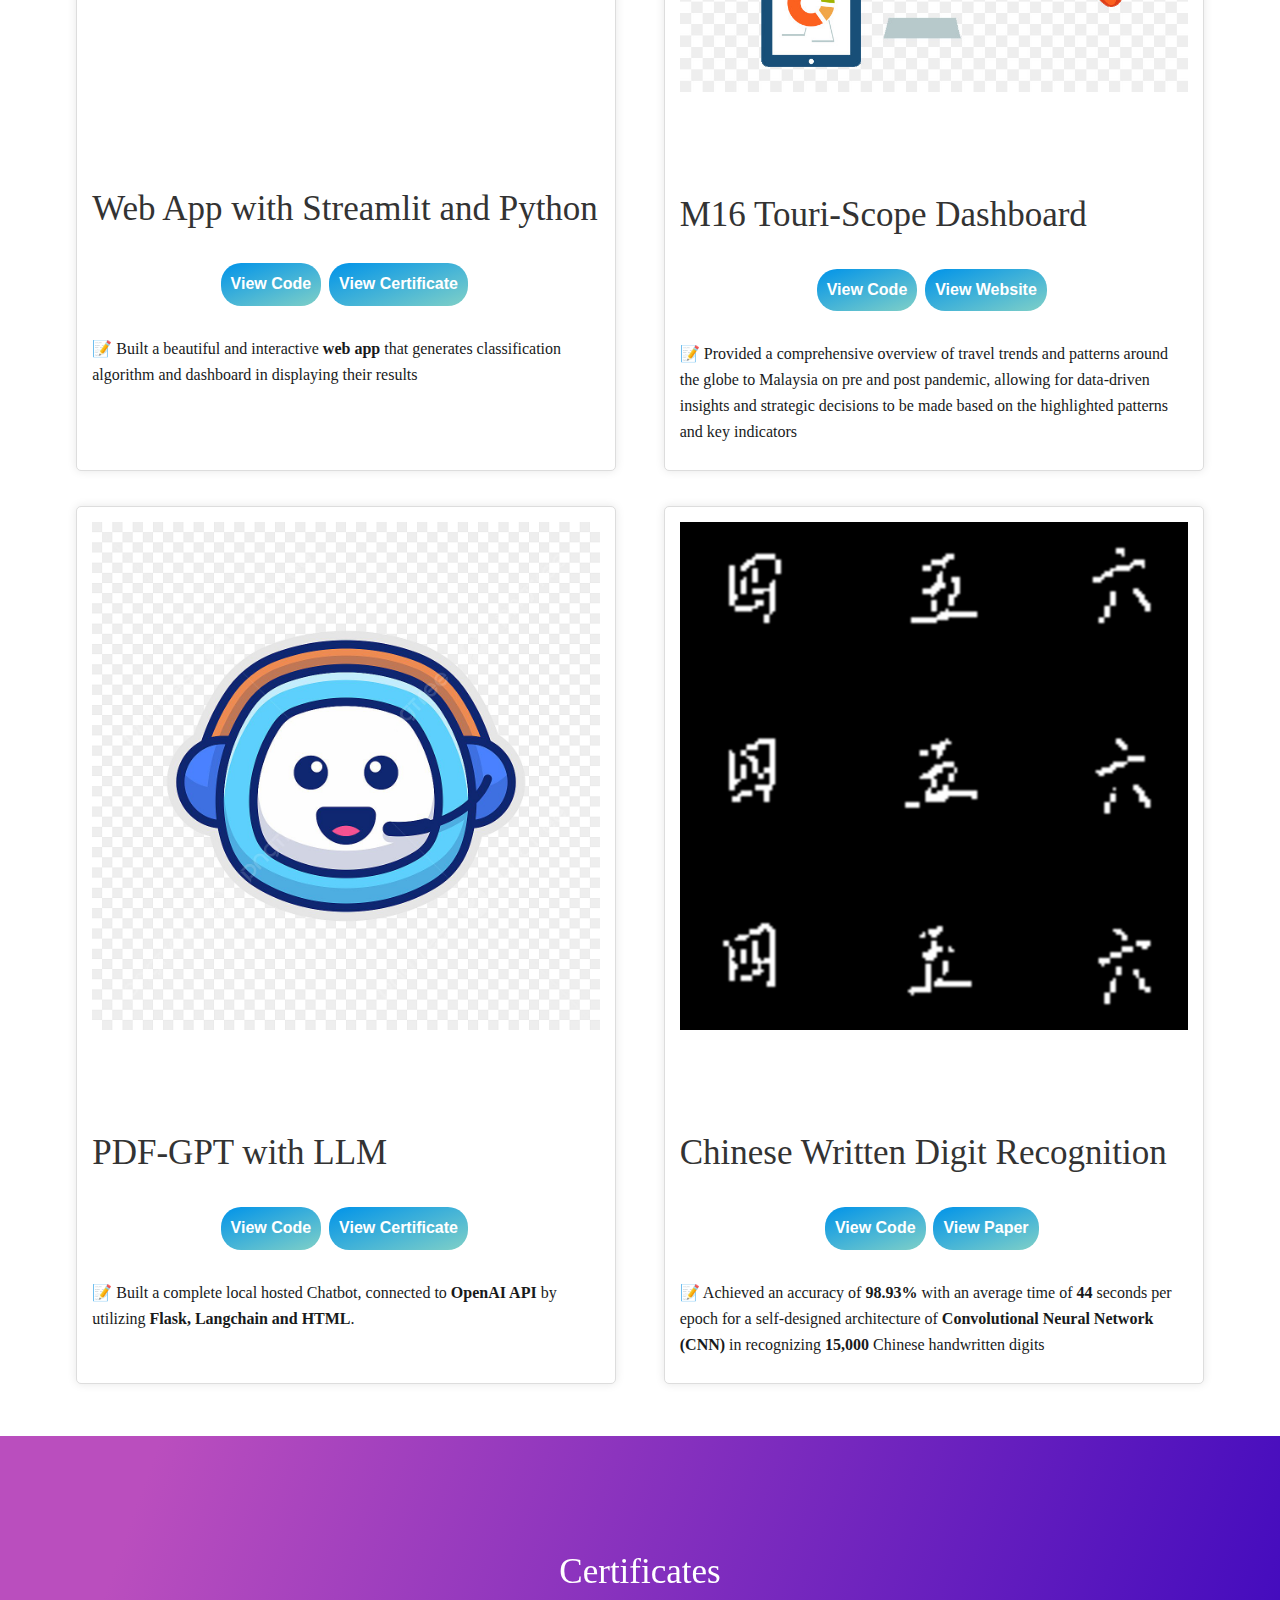
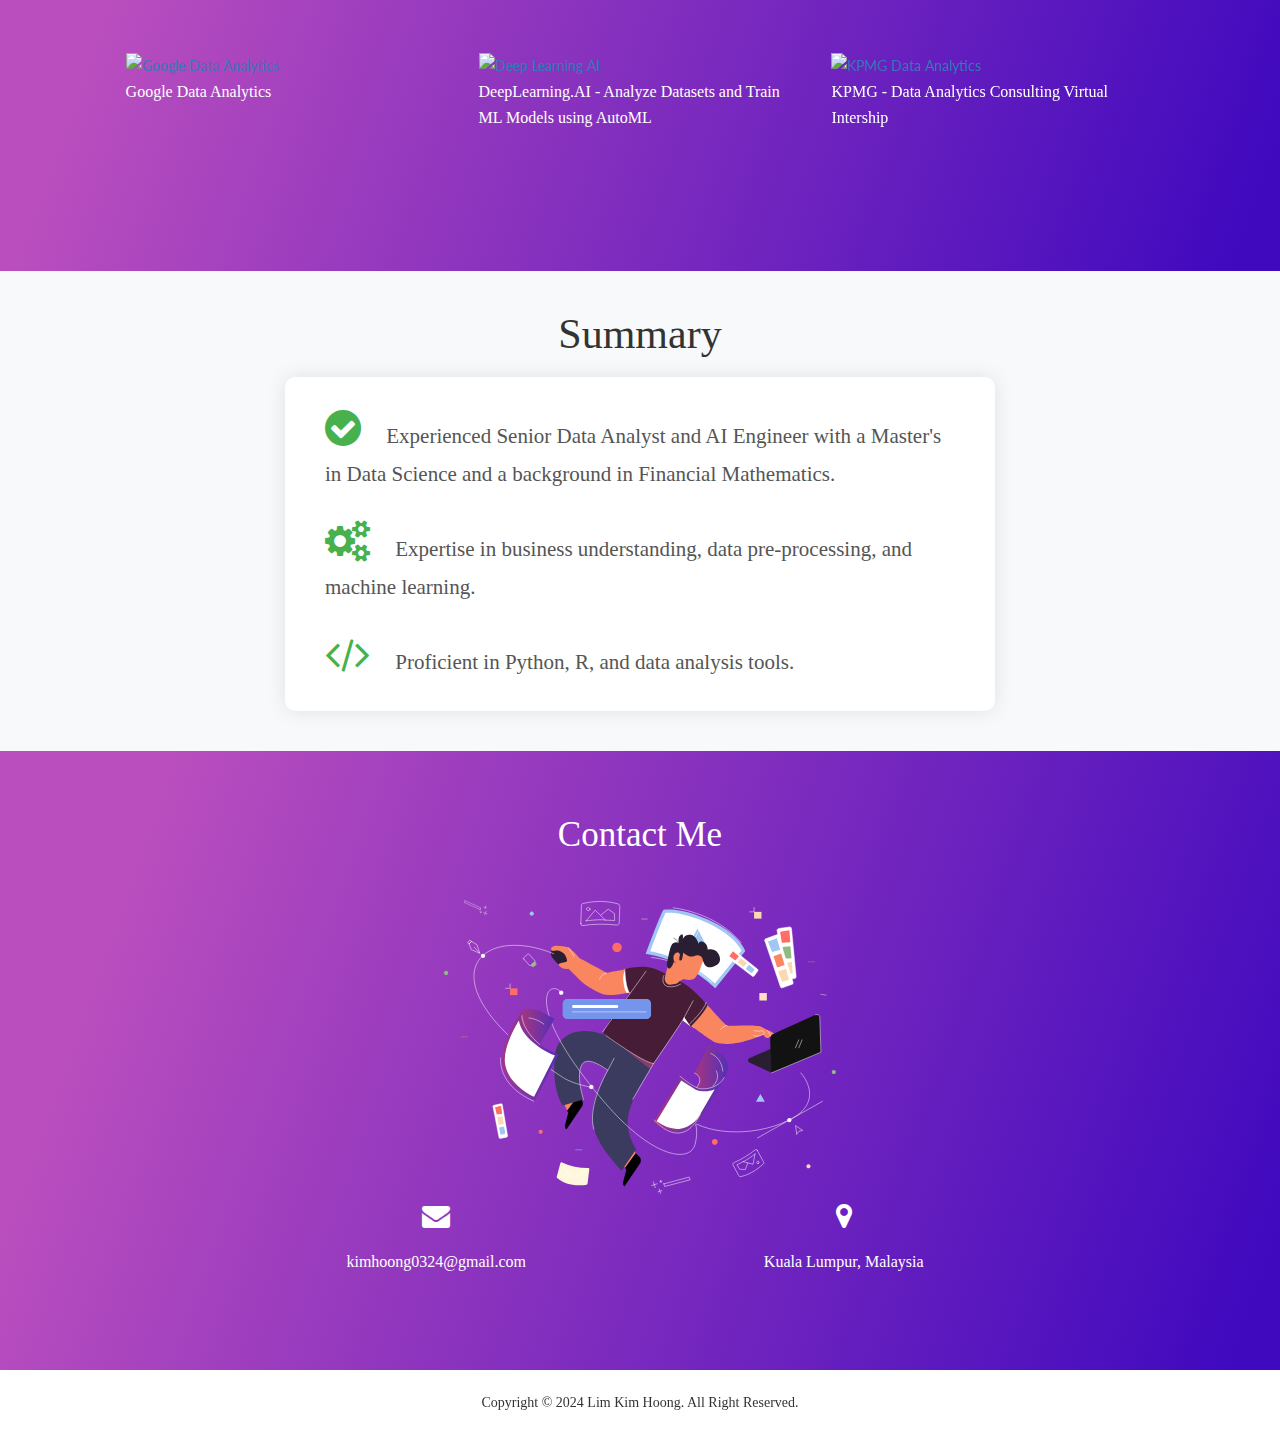
==== commit 1ed56713: "Merge branch 'main' of https://github.com/LimKimHoong/terminalWebsite" ====
--- a/index.html
+++ b/index.html
@@ -136,7 +136,11 @@
 			</div>
 			<div class="row">
 				<div class="description col-md-6 col-sm-6 col-xs-12">
+<<<<<<< HEAD
 					<h2 class ="line-2 anim-typewriter1 ">AI Engineer @ Userdata Sdn. Bhd.</h2>
+=======
+					<h2 class="line-1 anim-typewriter">AI Engineer @ Userdata Sdn. Bhd.</h2>
+>>>>>>> 97693d43c2079d822e1ed0751b6249ab0d424dc2
 					<br>
     				<p class="description">Welcome to my portfolio website!
 						<br>
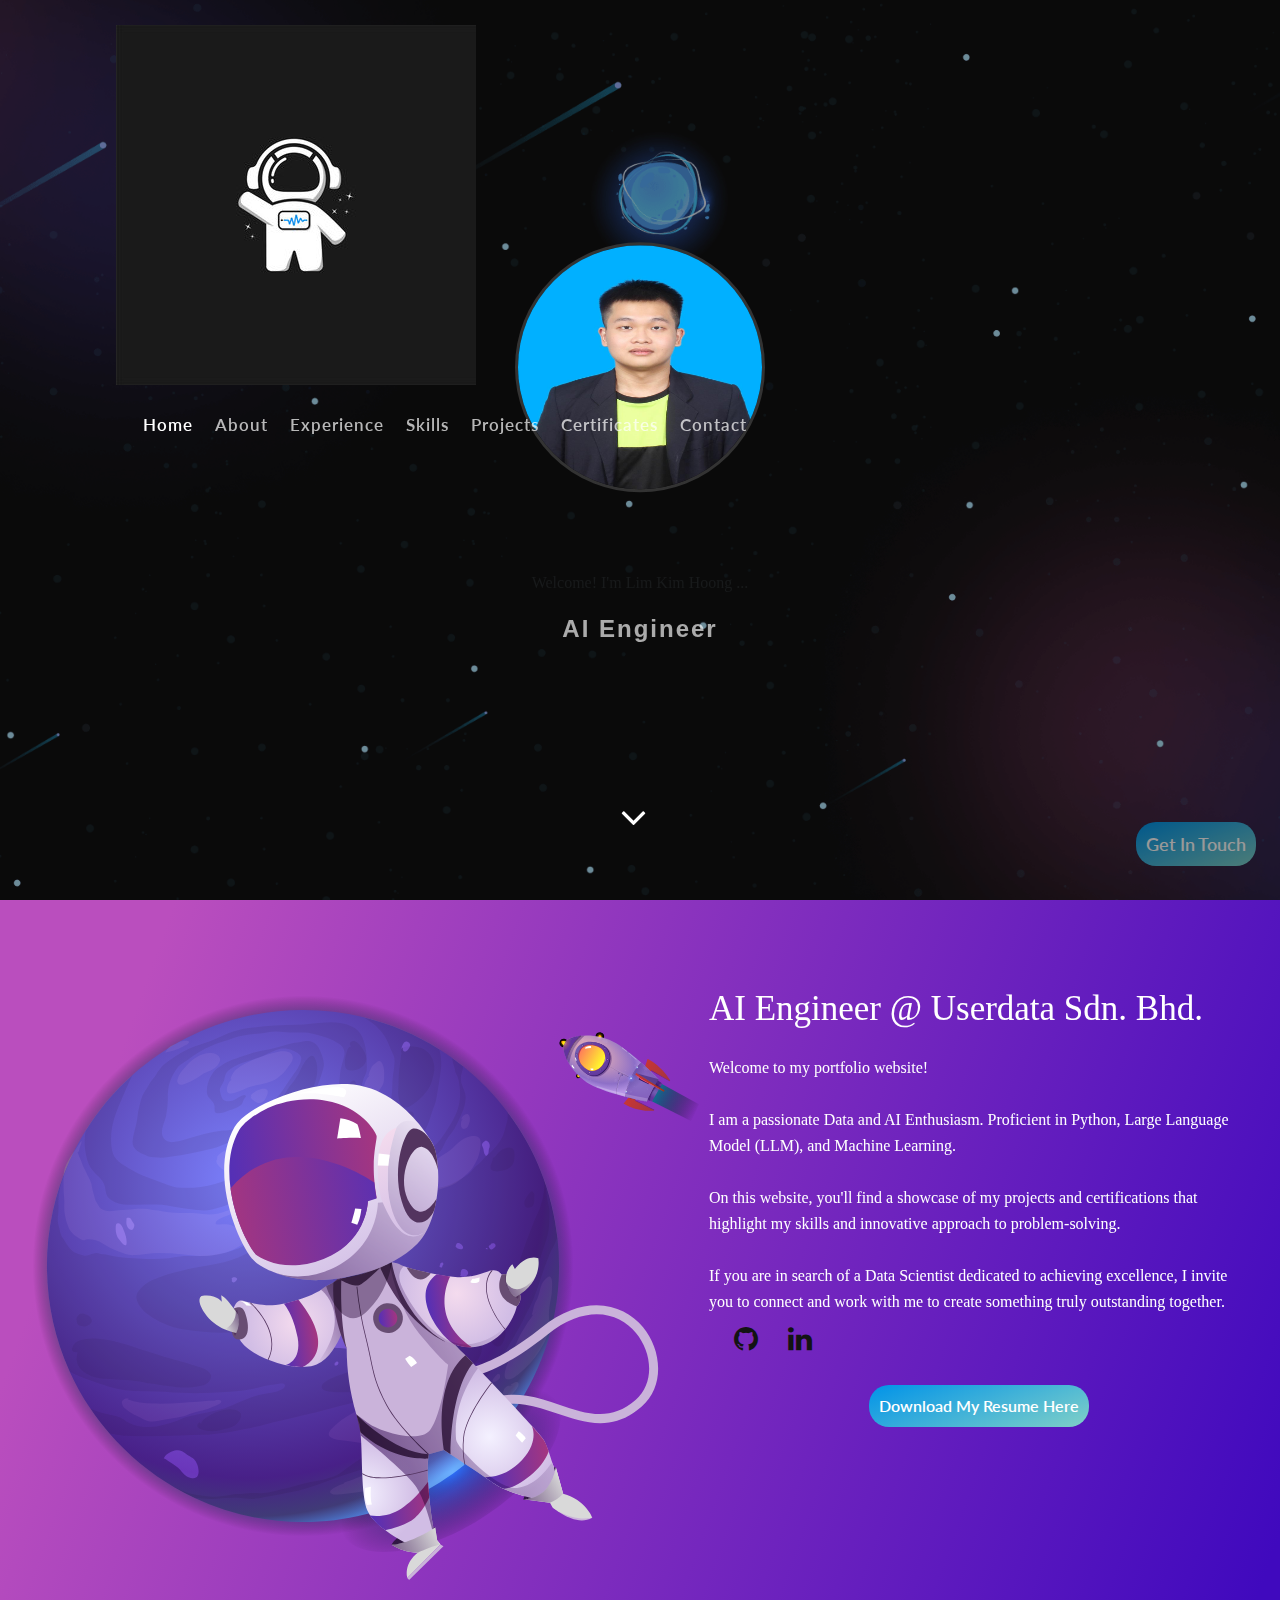
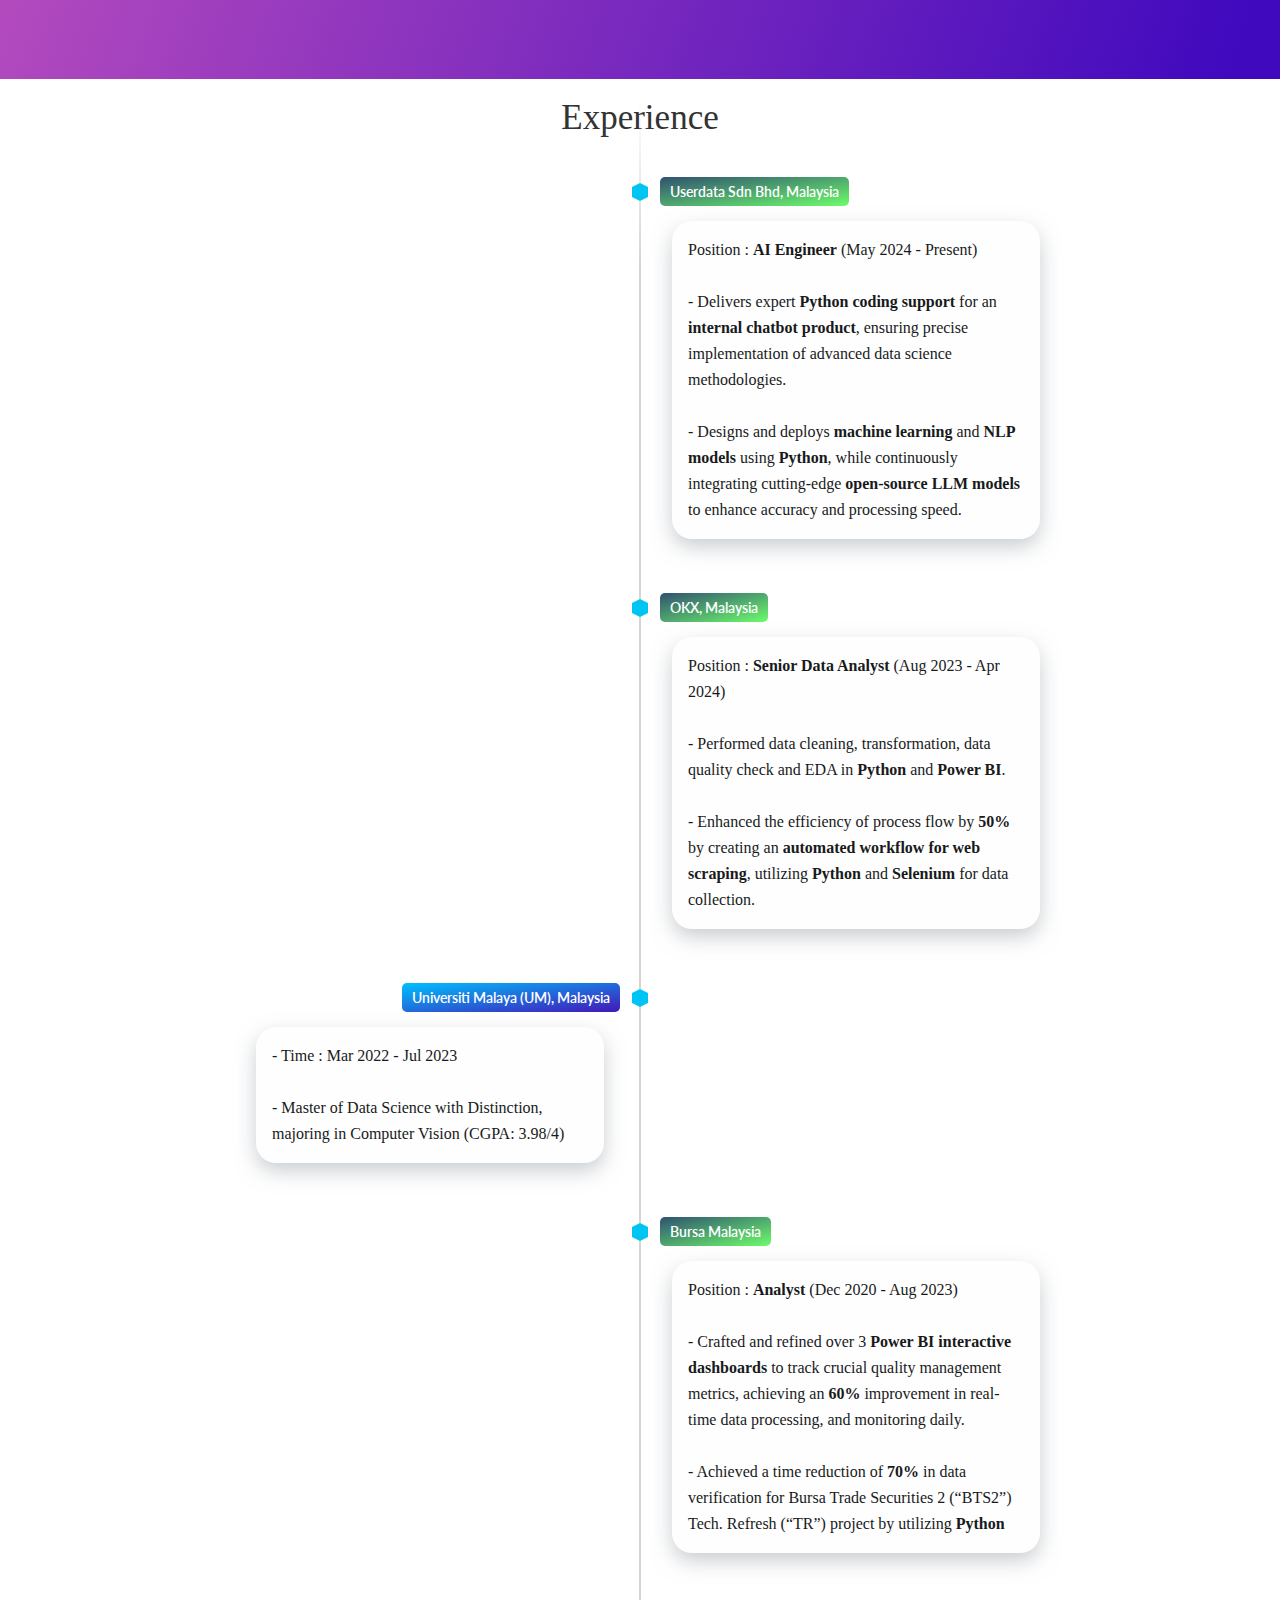
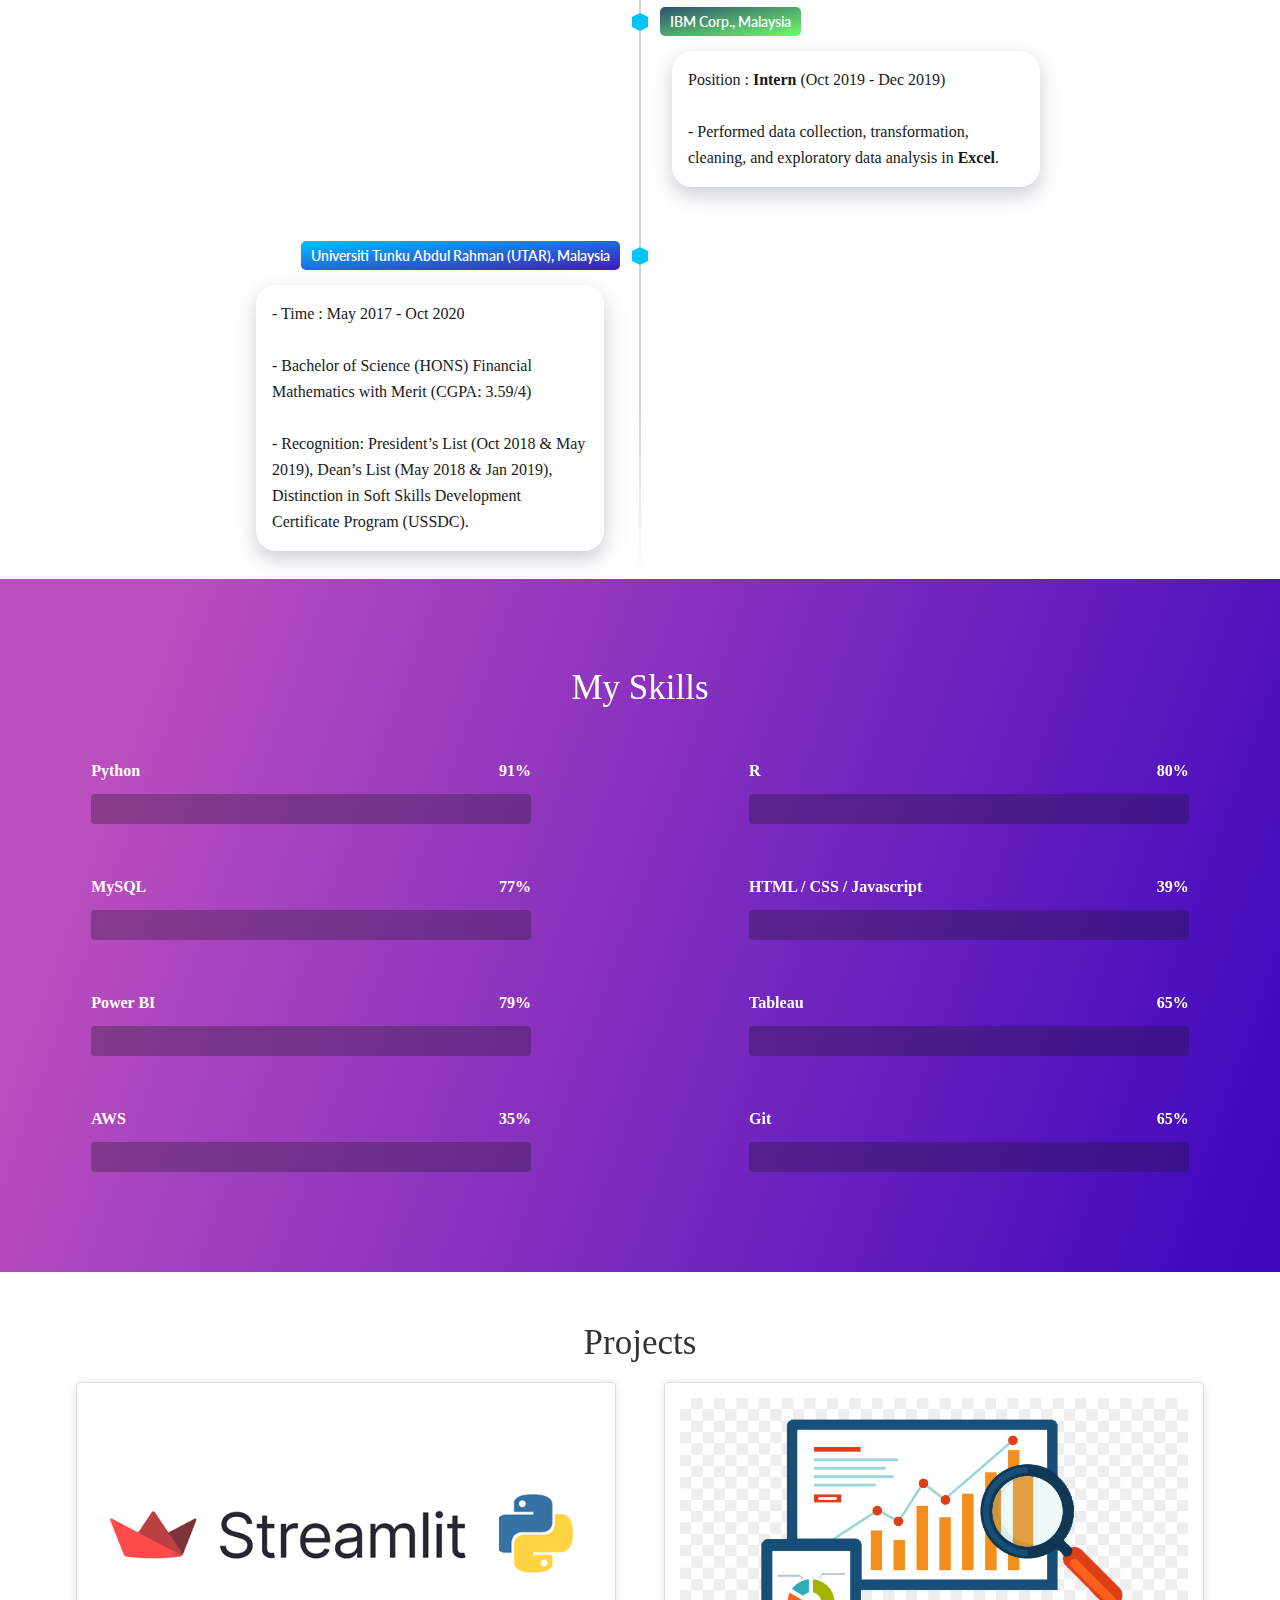
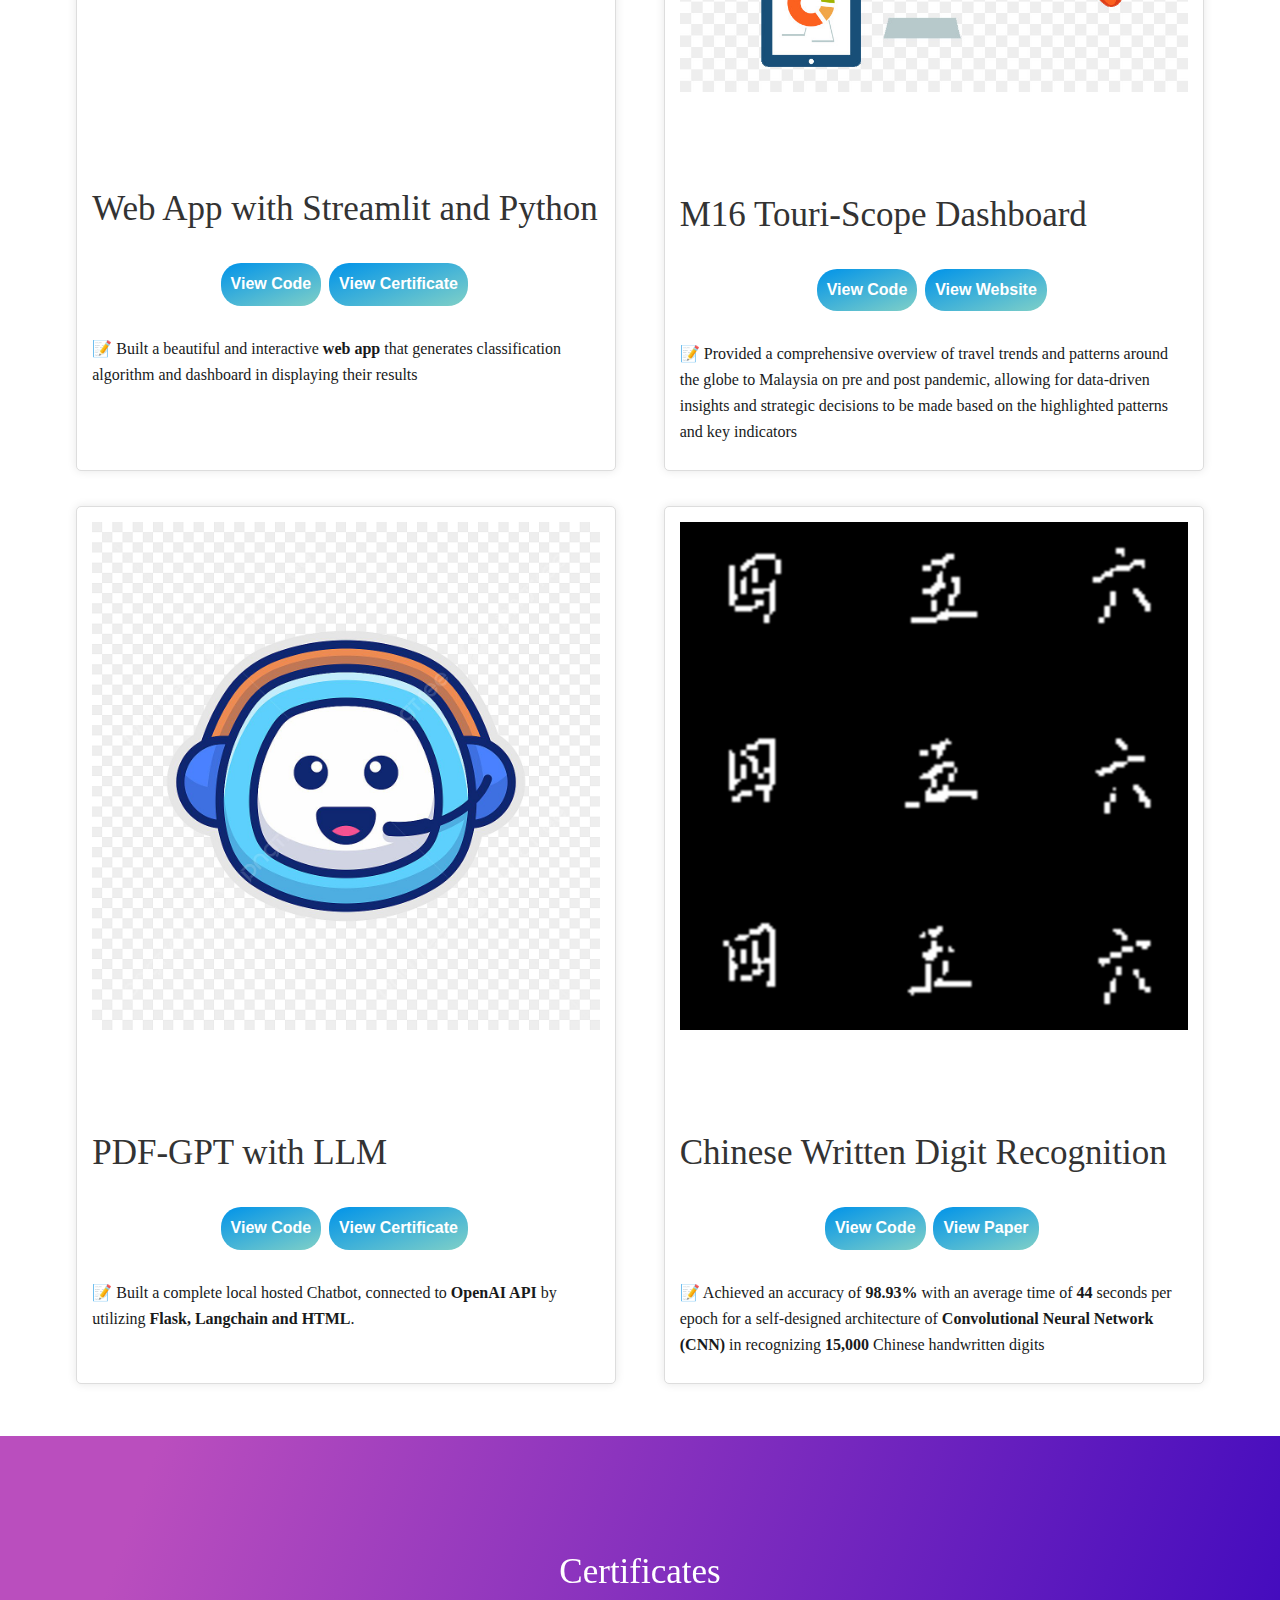
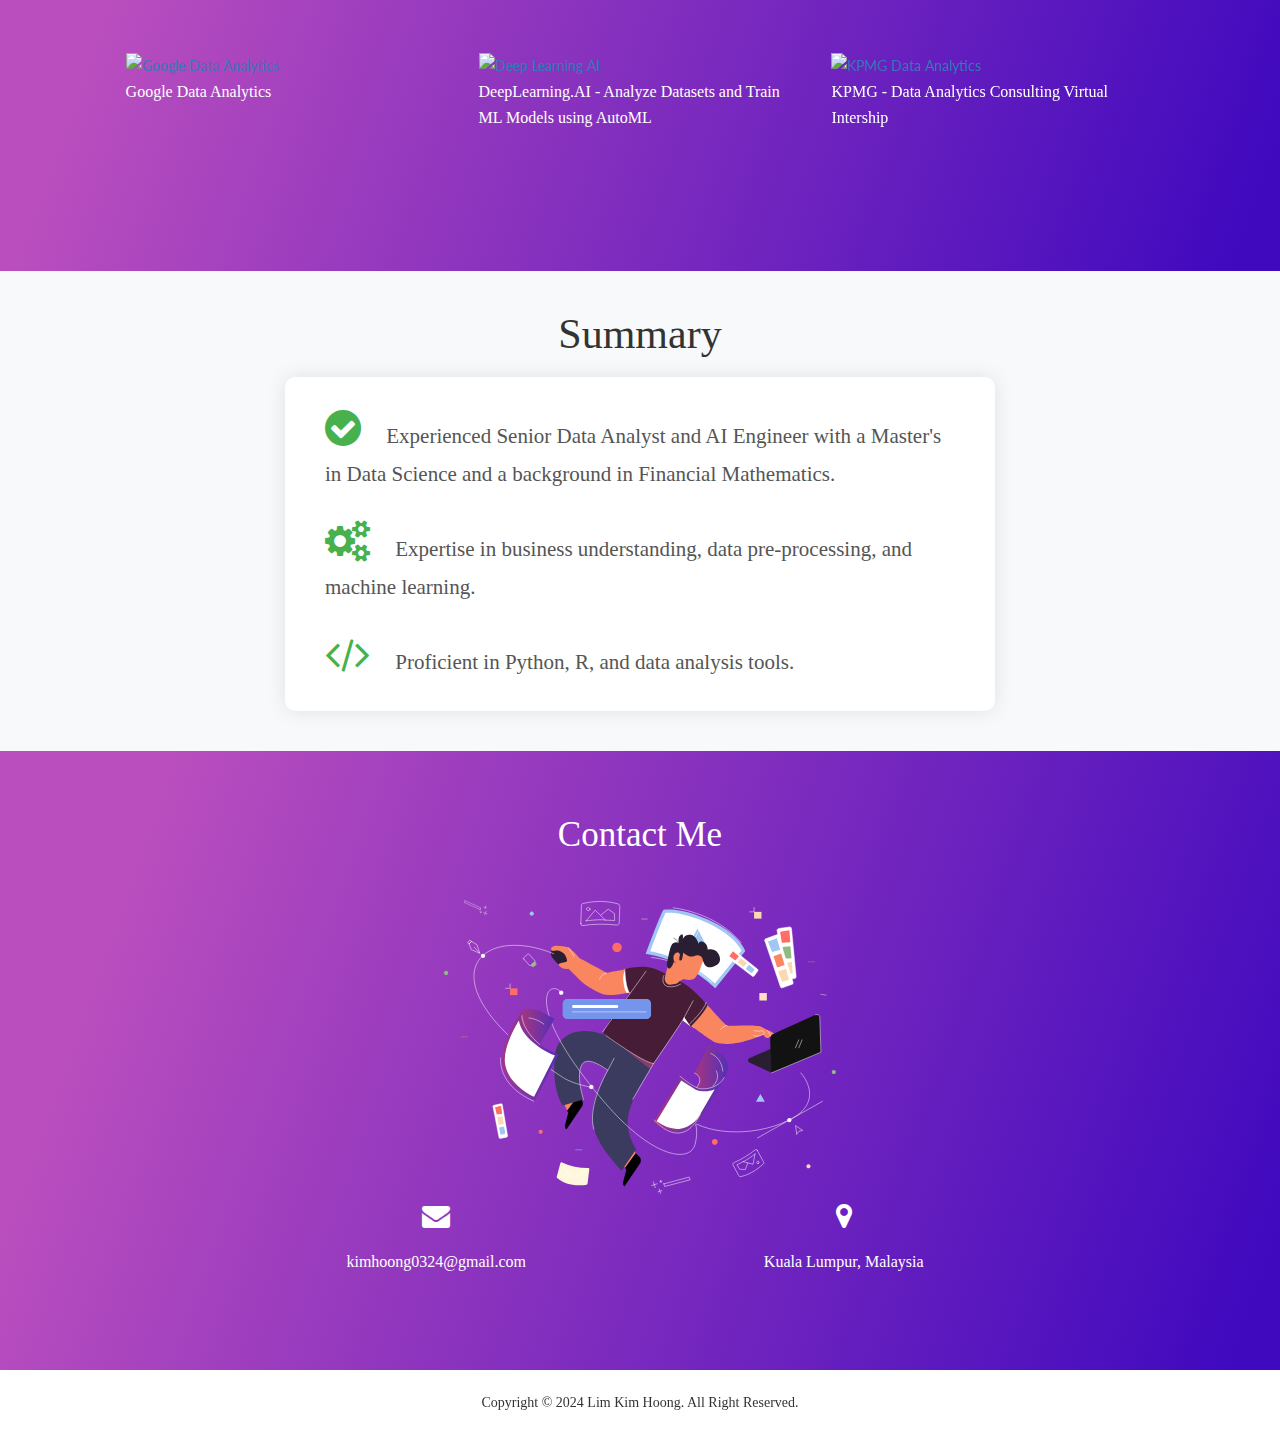
==== commit 0908732c: "Revert "Merge branch 'main' of https://github.com/LimKimHoong/terminalWebsite"" ====
--- a/index.html
+++ b/index.html
@@ -136,11 +136,7 @@
 			</div>
 			<div class="row">
 				<div class="description col-md-6 col-sm-6 col-xs-12">
-<<<<<<< HEAD
 					<h2 class ="line-2 anim-typewriter1 ">AI Engineer @ Userdata Sdn. Bhd.</h2>
-=======
-					<h2 class="line-1 anim-typewriter">AI Engineer @ Userdata Sdn. Bhd.</h2>
->>>>>>> 97693d43c2079d822e1ed0751b6249ab0d424dc2
 					<br>
     				<p class="description">Welcome to my portfolio website!
 						<br>
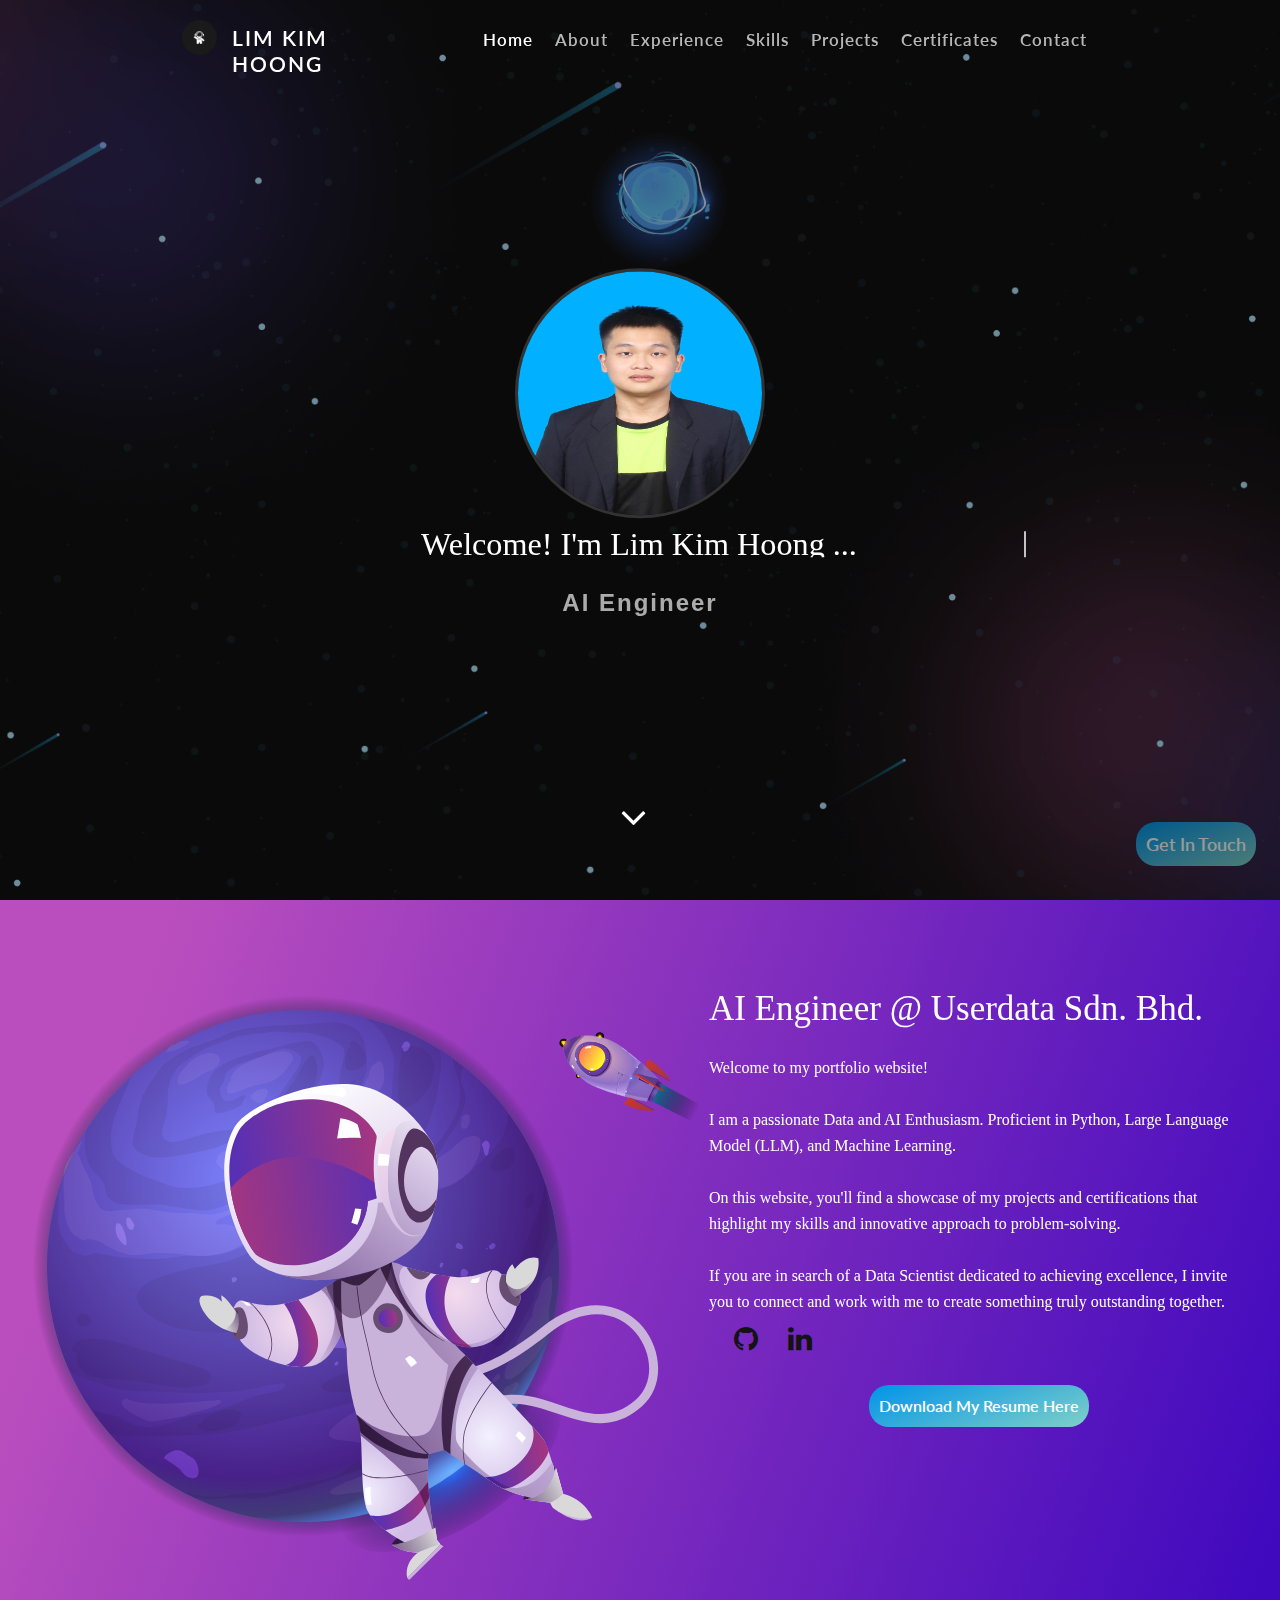
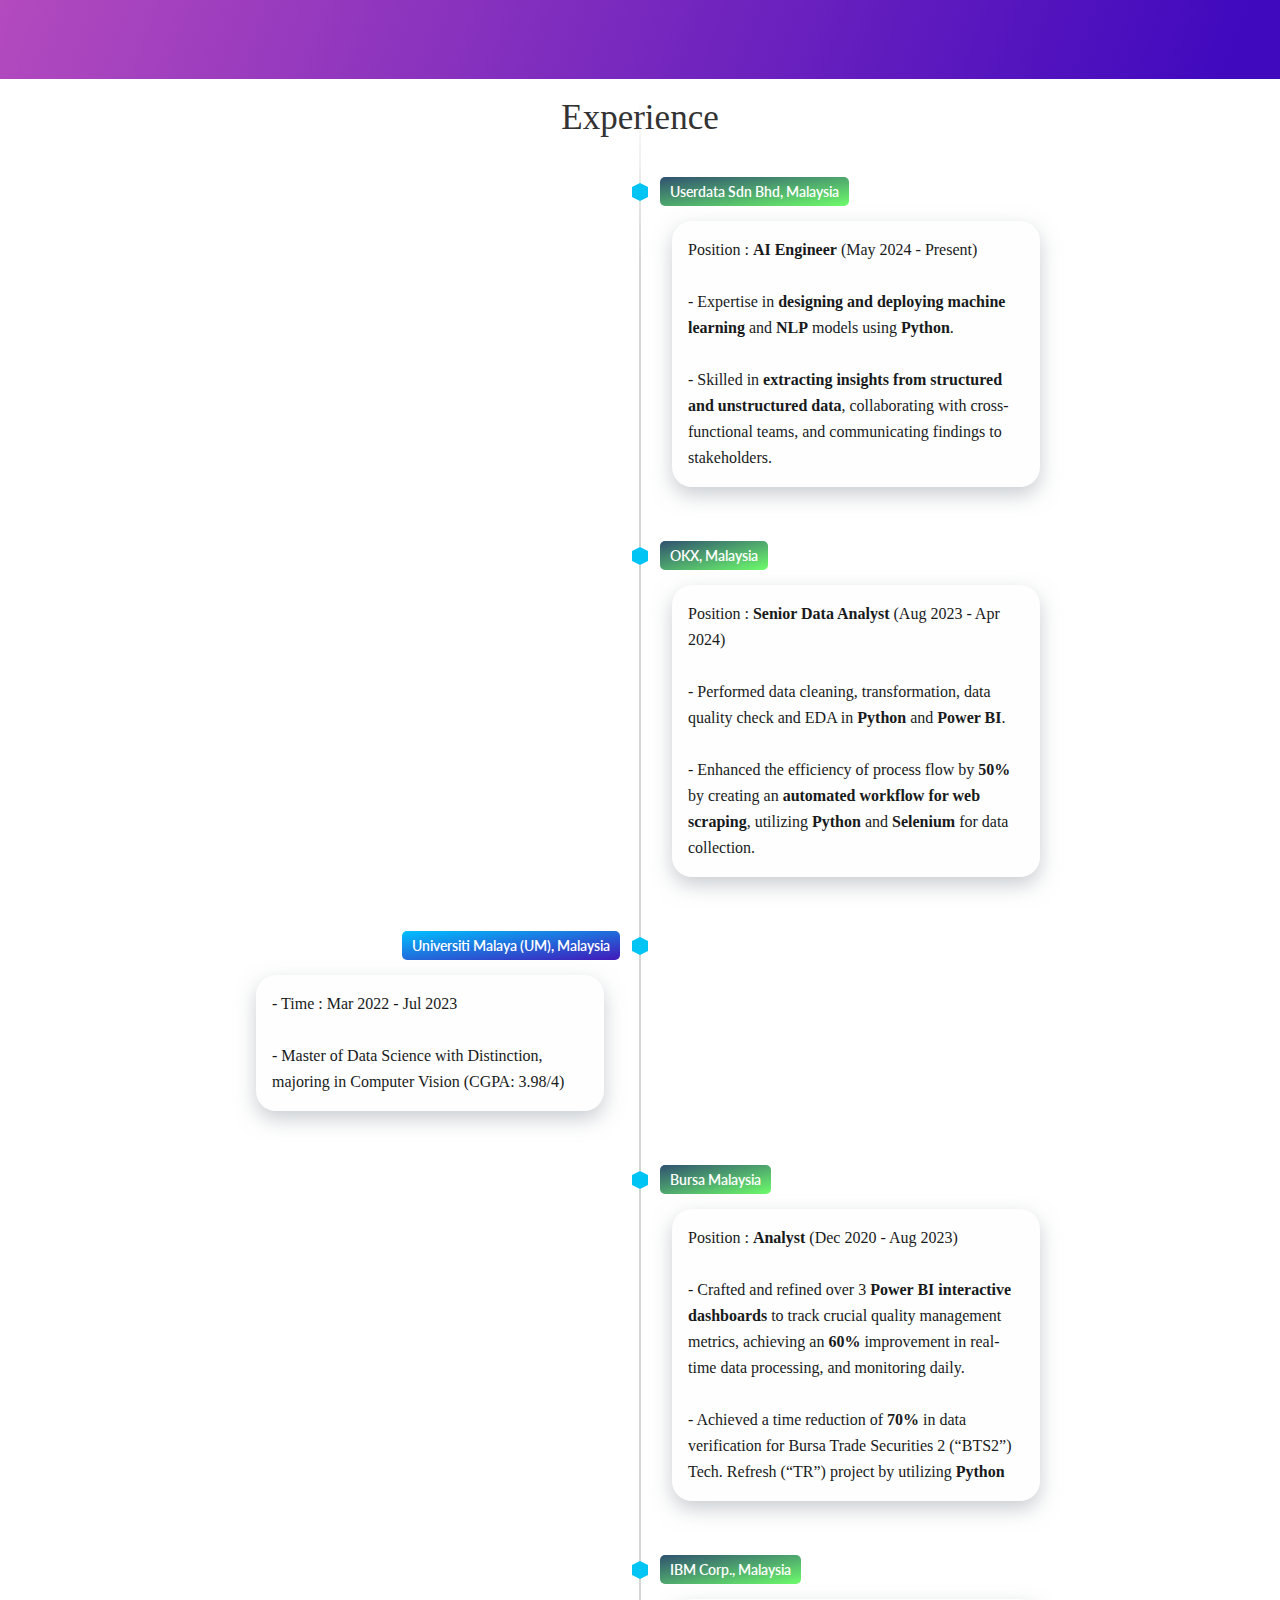
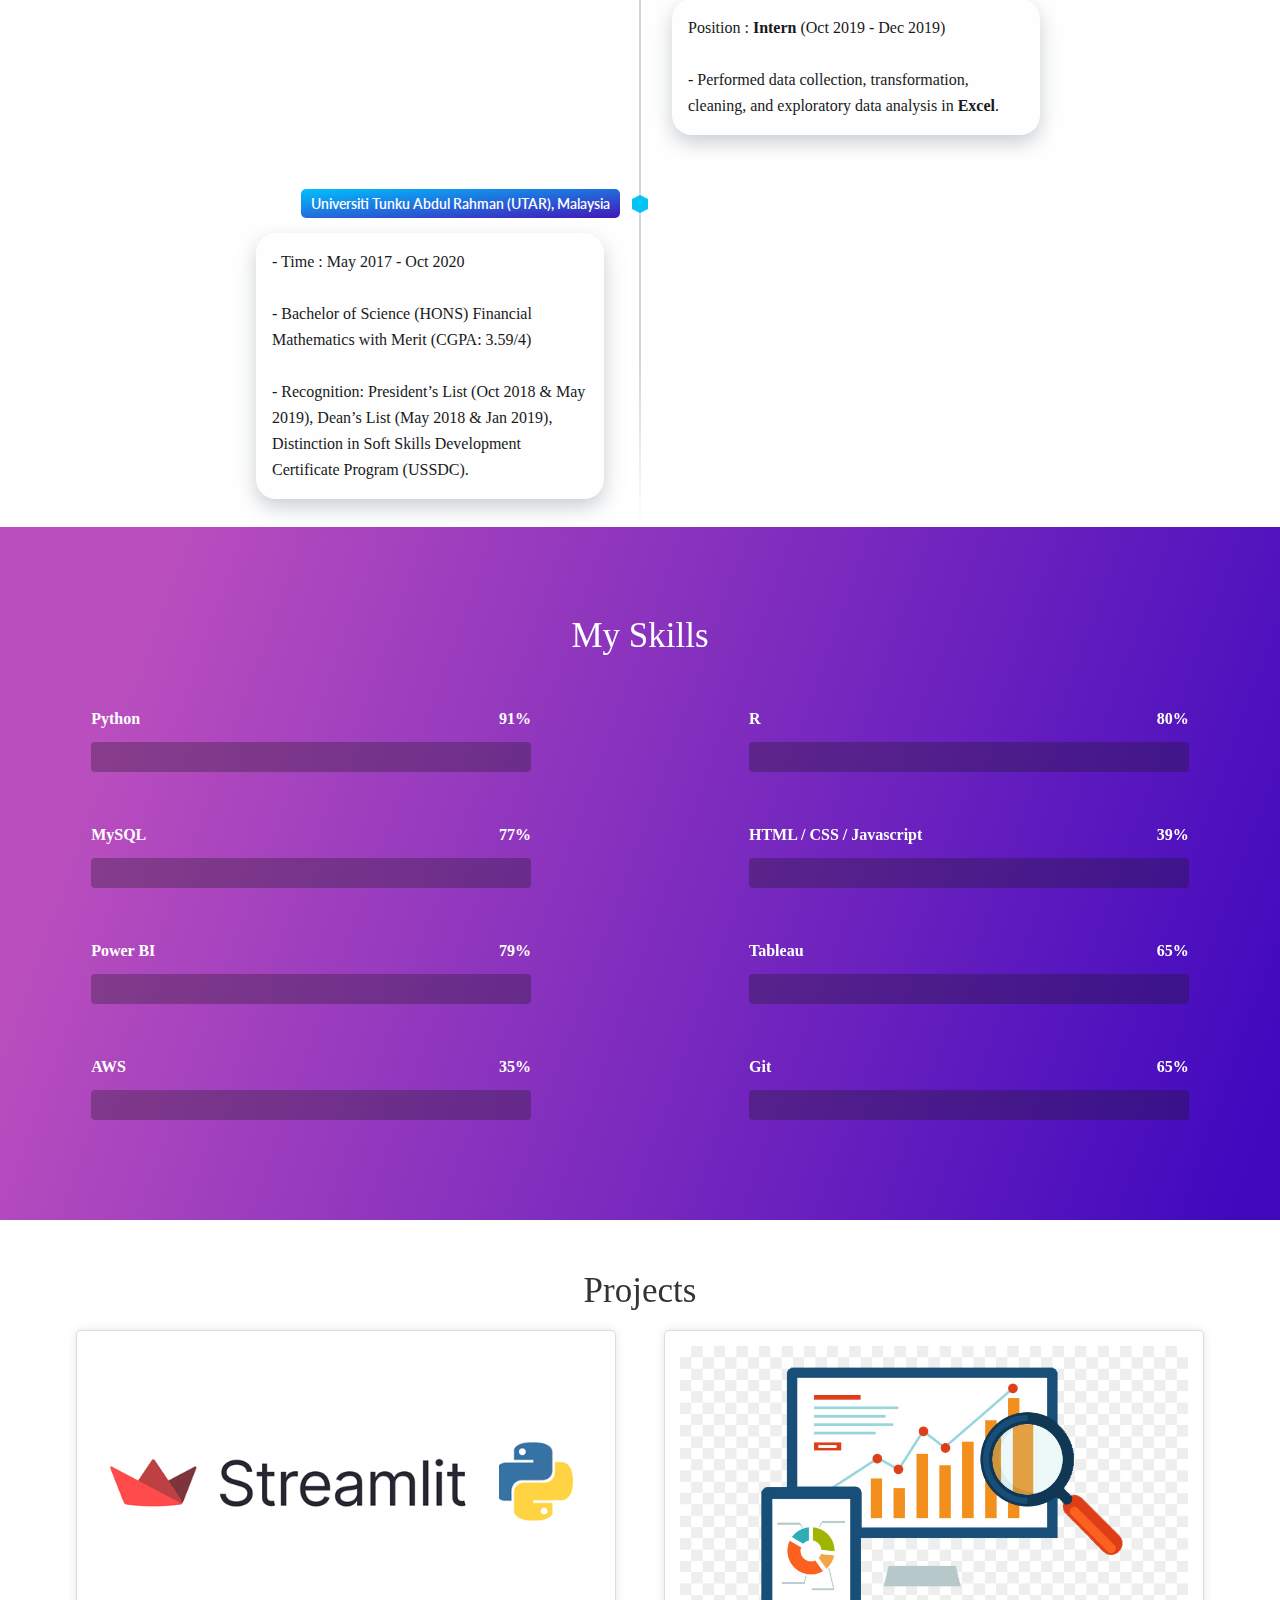
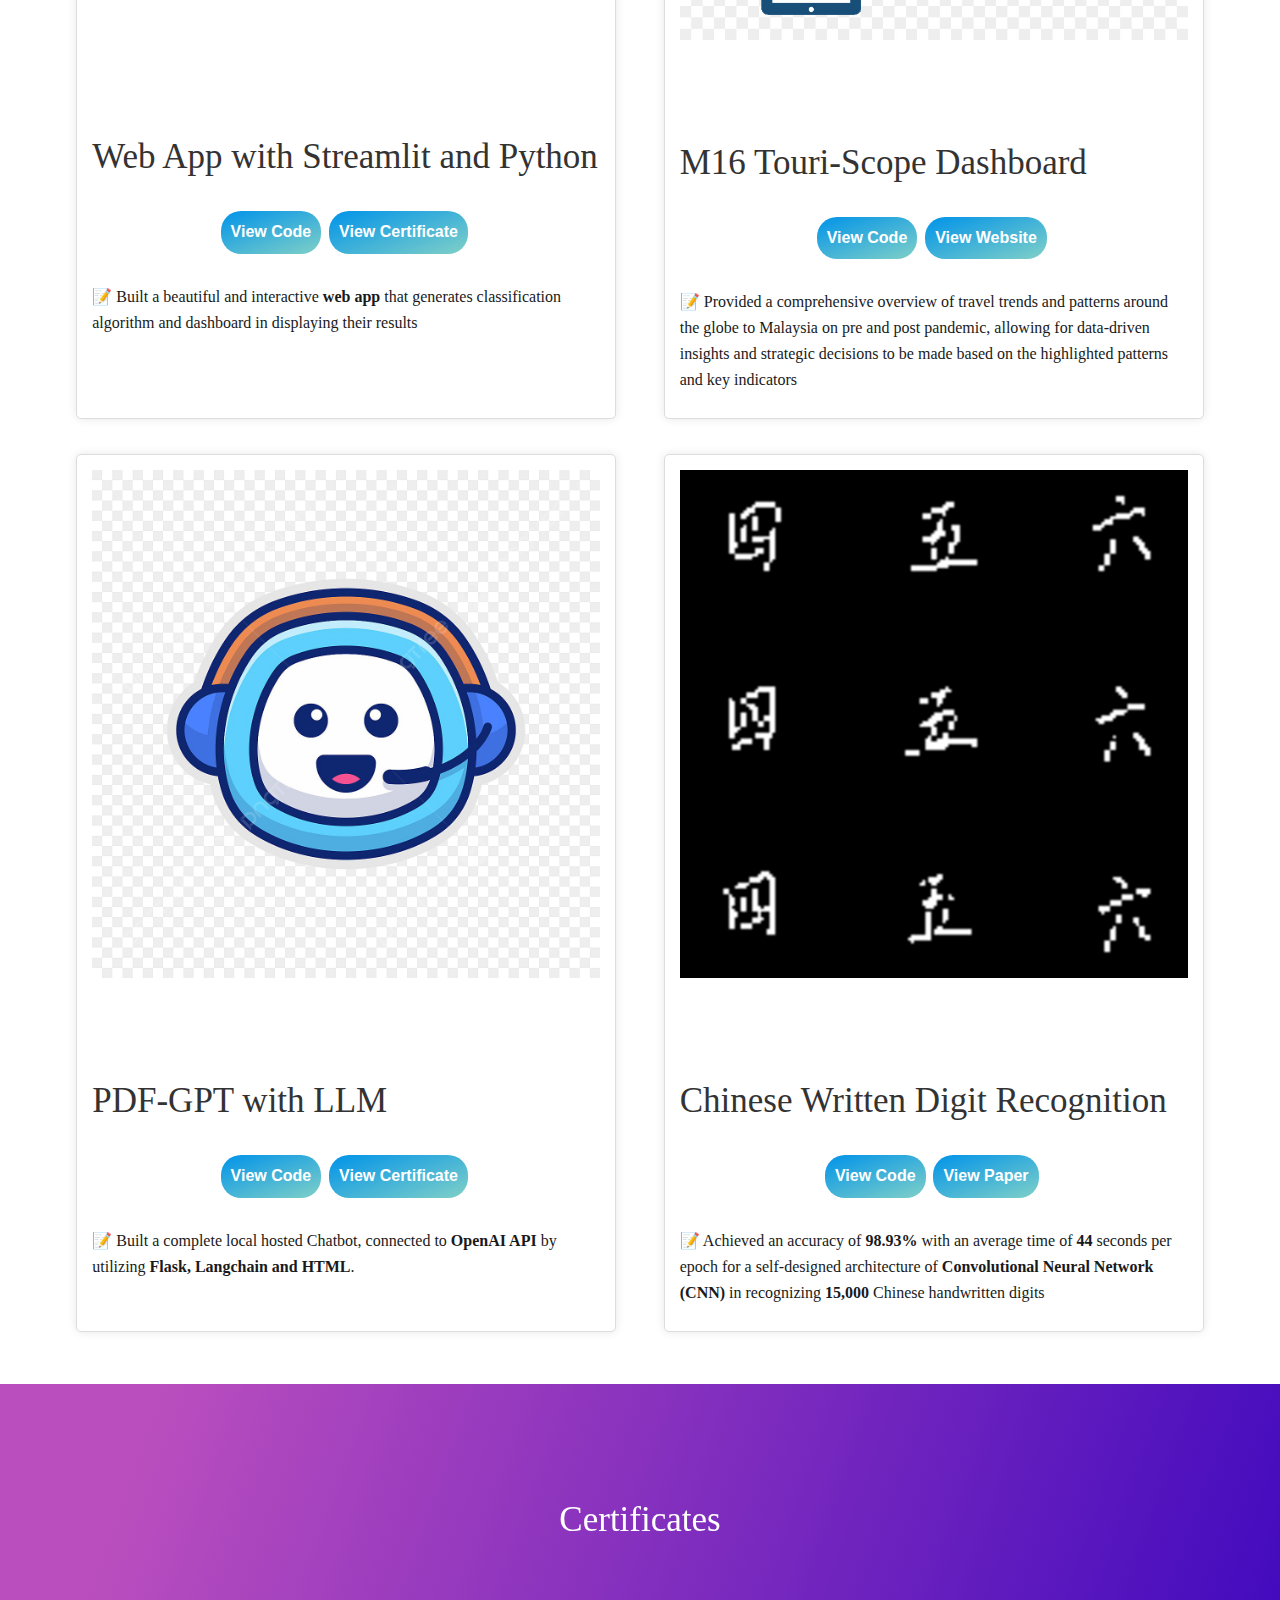
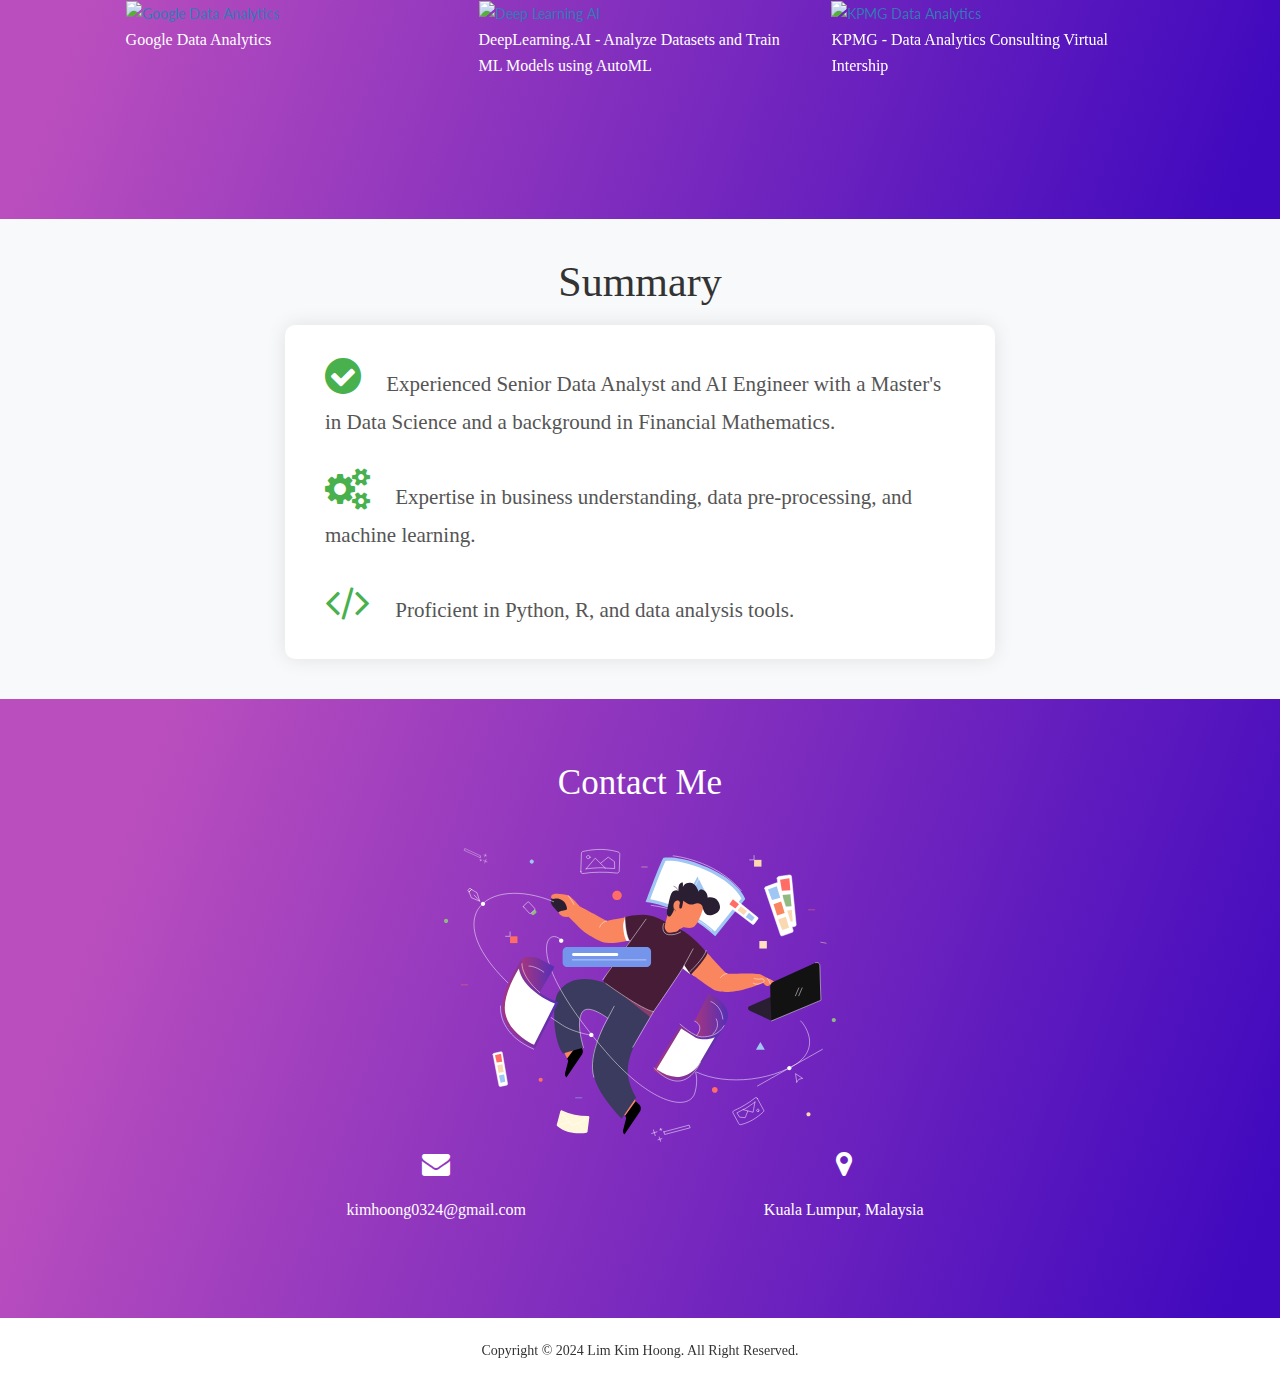
==== commit 911ae7bf: "Revert "Update index.html"" ====
--- a/index.html
+++ b/index.html
@@ -58,14 +58,15 @@
     <!-- // NAVIGATION BEGIN -->
 	<div id="navigation">
 		<div class="container">
-			<div class="row align-items-center">
-				<div class="col-sm-1">
+			<div class="row">
+				<div class="col-sm-3" >
 					<div class="logo">
-						<img src="assets/img/blog/logo.jpg" alt="" class="logo-img">
-						<a href="#" class="logo-name"></a>
-					</div>
-				</div>
-				<div class="col-sm-12">
+						<img src="assets/img/blog/logo.jpg" alt="" style="height: 35px; width: 35px; float: left; margin-top: -5px;border-radius: 50%;">
+						<a href="#" style="padding-left: 50px;">Lim Kim Hoong</a>
+					</div>
+				</div>
+
+				<div class="col-sm-9">
 					<div class="navigation-menu">
 						<div class="navbar">
 							<div class="navbar-header">
@@ -76,8 +77,9 @@
 									<span class="icon-bar"></span>
 								</button>
 							</div>
+
 							<div class="navbar-collapse collapse">
-								<ul class="nav navbar-nav">
+								<ul class="nav navbar-nav navbar-right">
 									<li><a class="active smoth-scroll" href="#home">Home</a></li>
 									<li><a class="smoth-scroll" href="#about">About</a></li>
 									<li><a class="smoth-scroll" href="#experience">Experience</a></li>
@@ -93,7 +95,6 @@
 			</div>
 		</div>
 	</div>
-	
 	<!-- // NAVIGATION END -->
 
     <!-- // HOME BEGIN -->
@@ -110,9 +111,7 @@
 
 						<div data-aos="fade-zoom-in" data-aos-easing="ease-in-back" data-aos-delay="300" data-aos-offset="0">
 							<br>
-							<br>
-							<br>
-							<p class="line-2 anim-typewriter1">Welcome! I'm Lim Kim Hoong ...</p>
+							<p class="line-1 anim-typewriter">Welcome! I'm Lim Kim Hoong ...</p>
 							<h3 id="text-rotator">
 								<div>AI Engineer</div>
 								<div>Data Scientist</div>
@@ -136,7 +135,7 @@
 			</div>
 			<div class="row">
 				<div class="description col-md-6 col-sm-6 col-xs-12">
-					<h2 class ="line-2 anim-typewriter1 ">AI Engineer @ Userdata Sdn. Bhd.</h2>
+					<h2>AI Engineer @ Userdata Sdn. Bhd.</h2>
 					<br>
     				<p class="description">Welcome to my portfolio website!
 						<br>
@@ -187,10 +186,10 @@
 					Position : <strong>AI Engineer</strong> (May 2024 - Present)
 					<br>
 					<br>
-					- Delivers expert <strong>Python coding support</strong> for an <strong>internal chatbot product</strong>, ensuring precise implementation of advanced data science methodologies.
-					<br>
-					<br>
-					- Designs and deploys <strong>machine learning</strong> and <strong>NLP models</strong> using <strong>Python</strong>, while continuously integrating cutting-edge <strong>open-source LLM models</strong> to enhance accuracy and processing speed.</p>
+					- Expertise in <strong>designing and deploying machine learning</strong> and <strong>NLP</strong> models using <strong>Python</strong>.
+					<br>
+					<br>
+					- Skilled in <strong>extracting insights from structured and unstructured data</strong>, collaborating with cross-functional teams, and communicating findings to stakeholders.</p>
 				</div>
 			</li>
 	
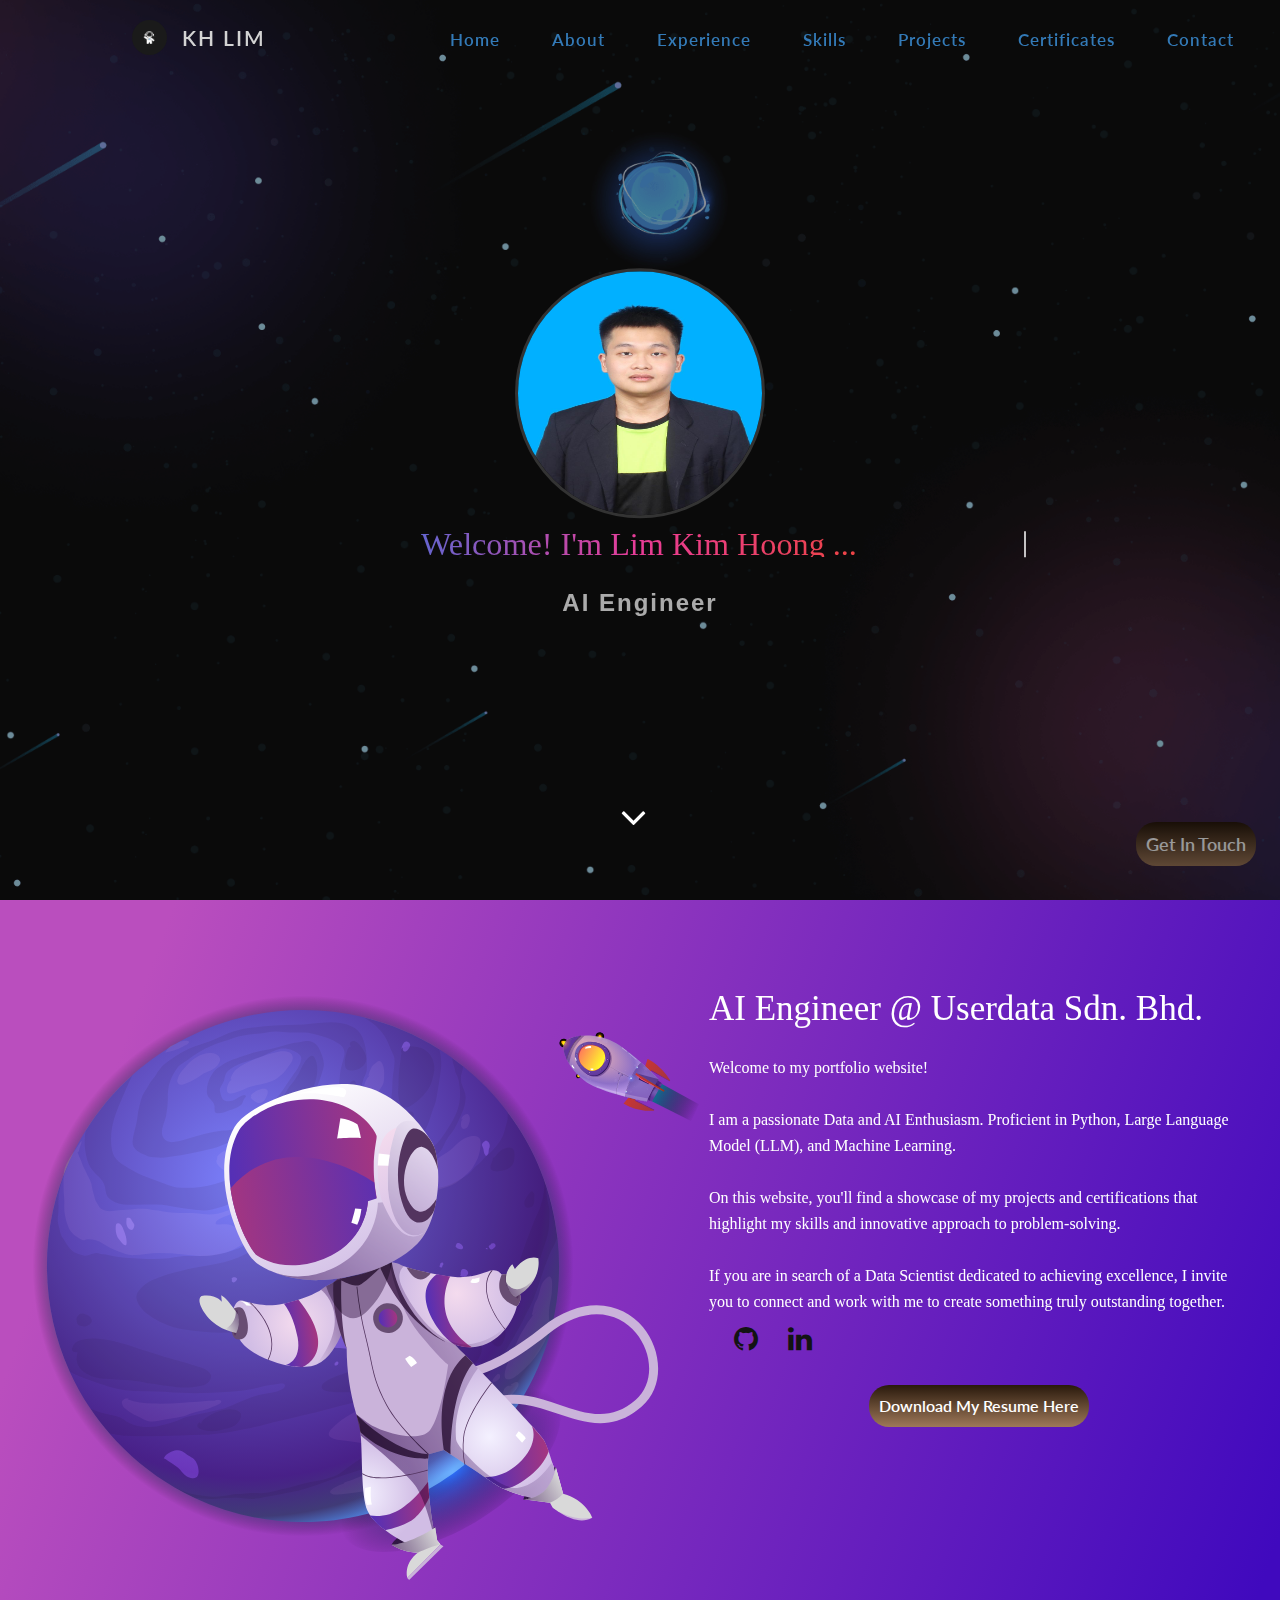
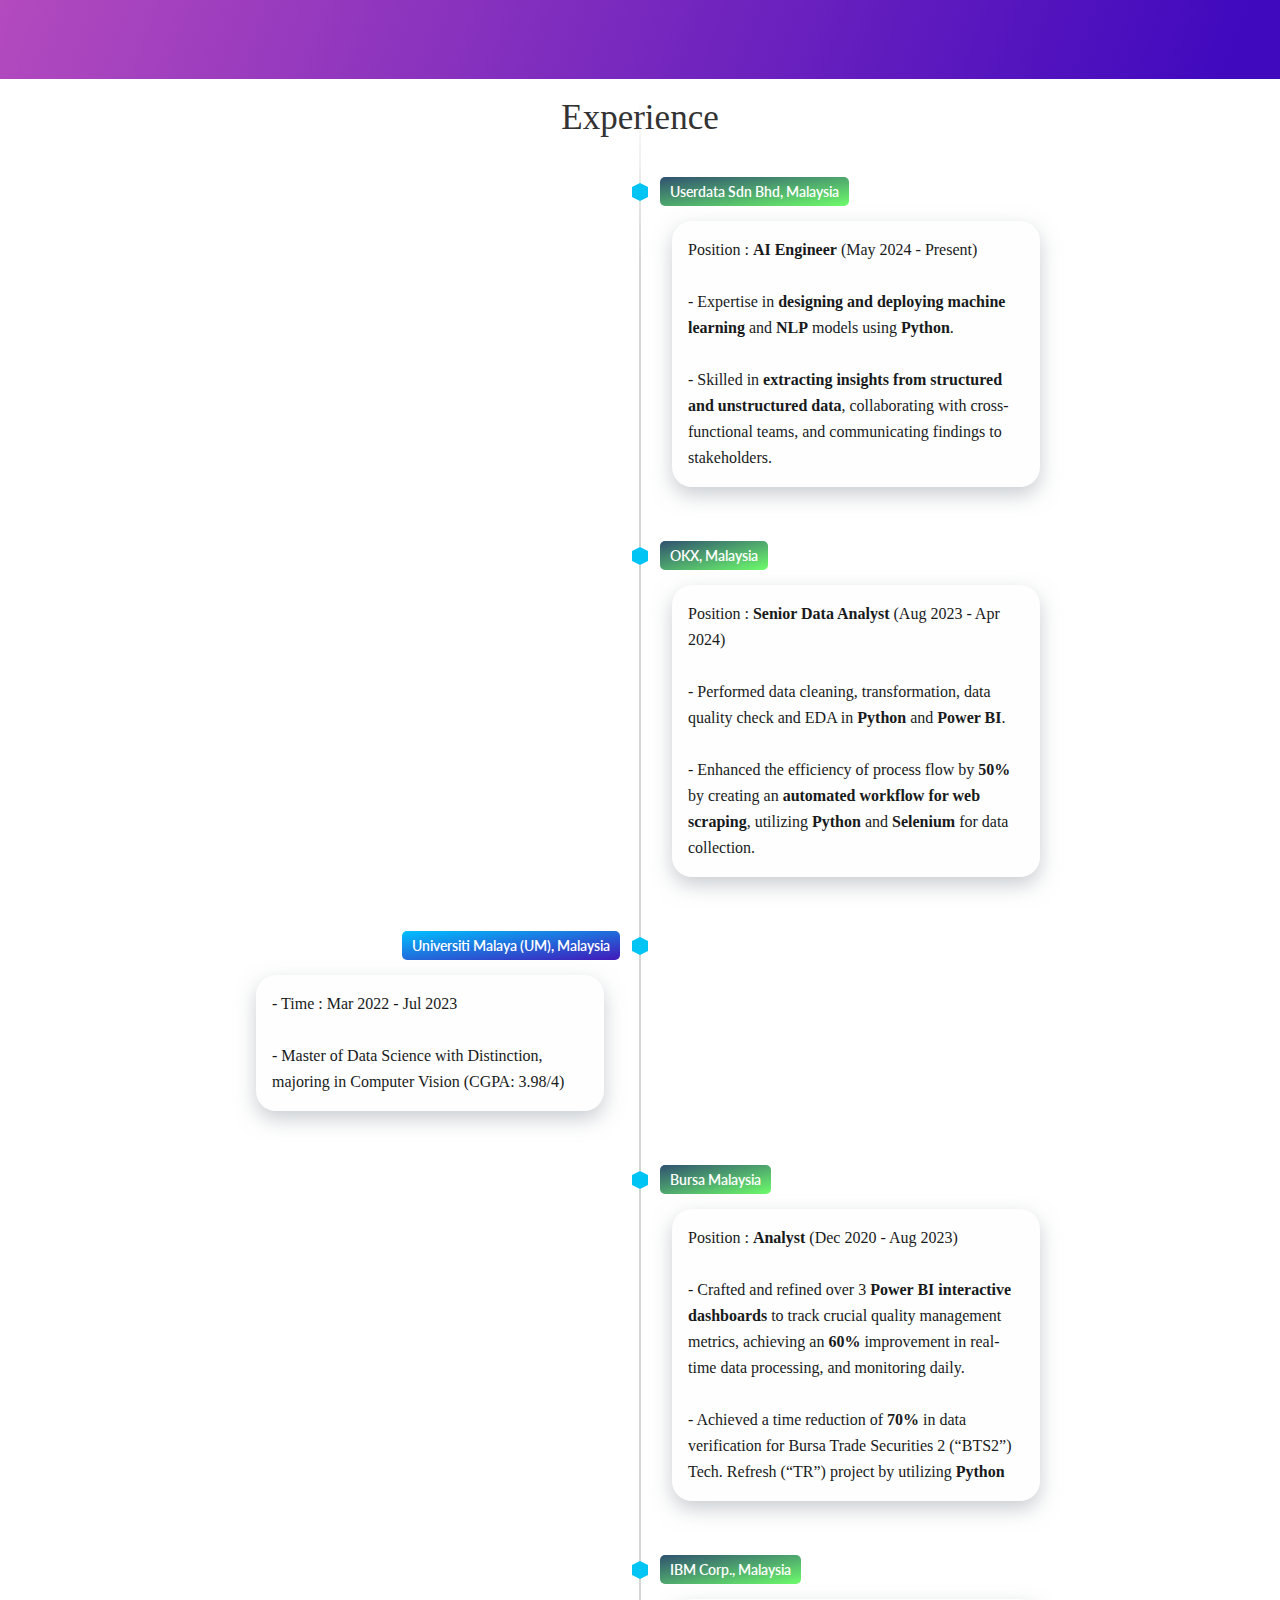
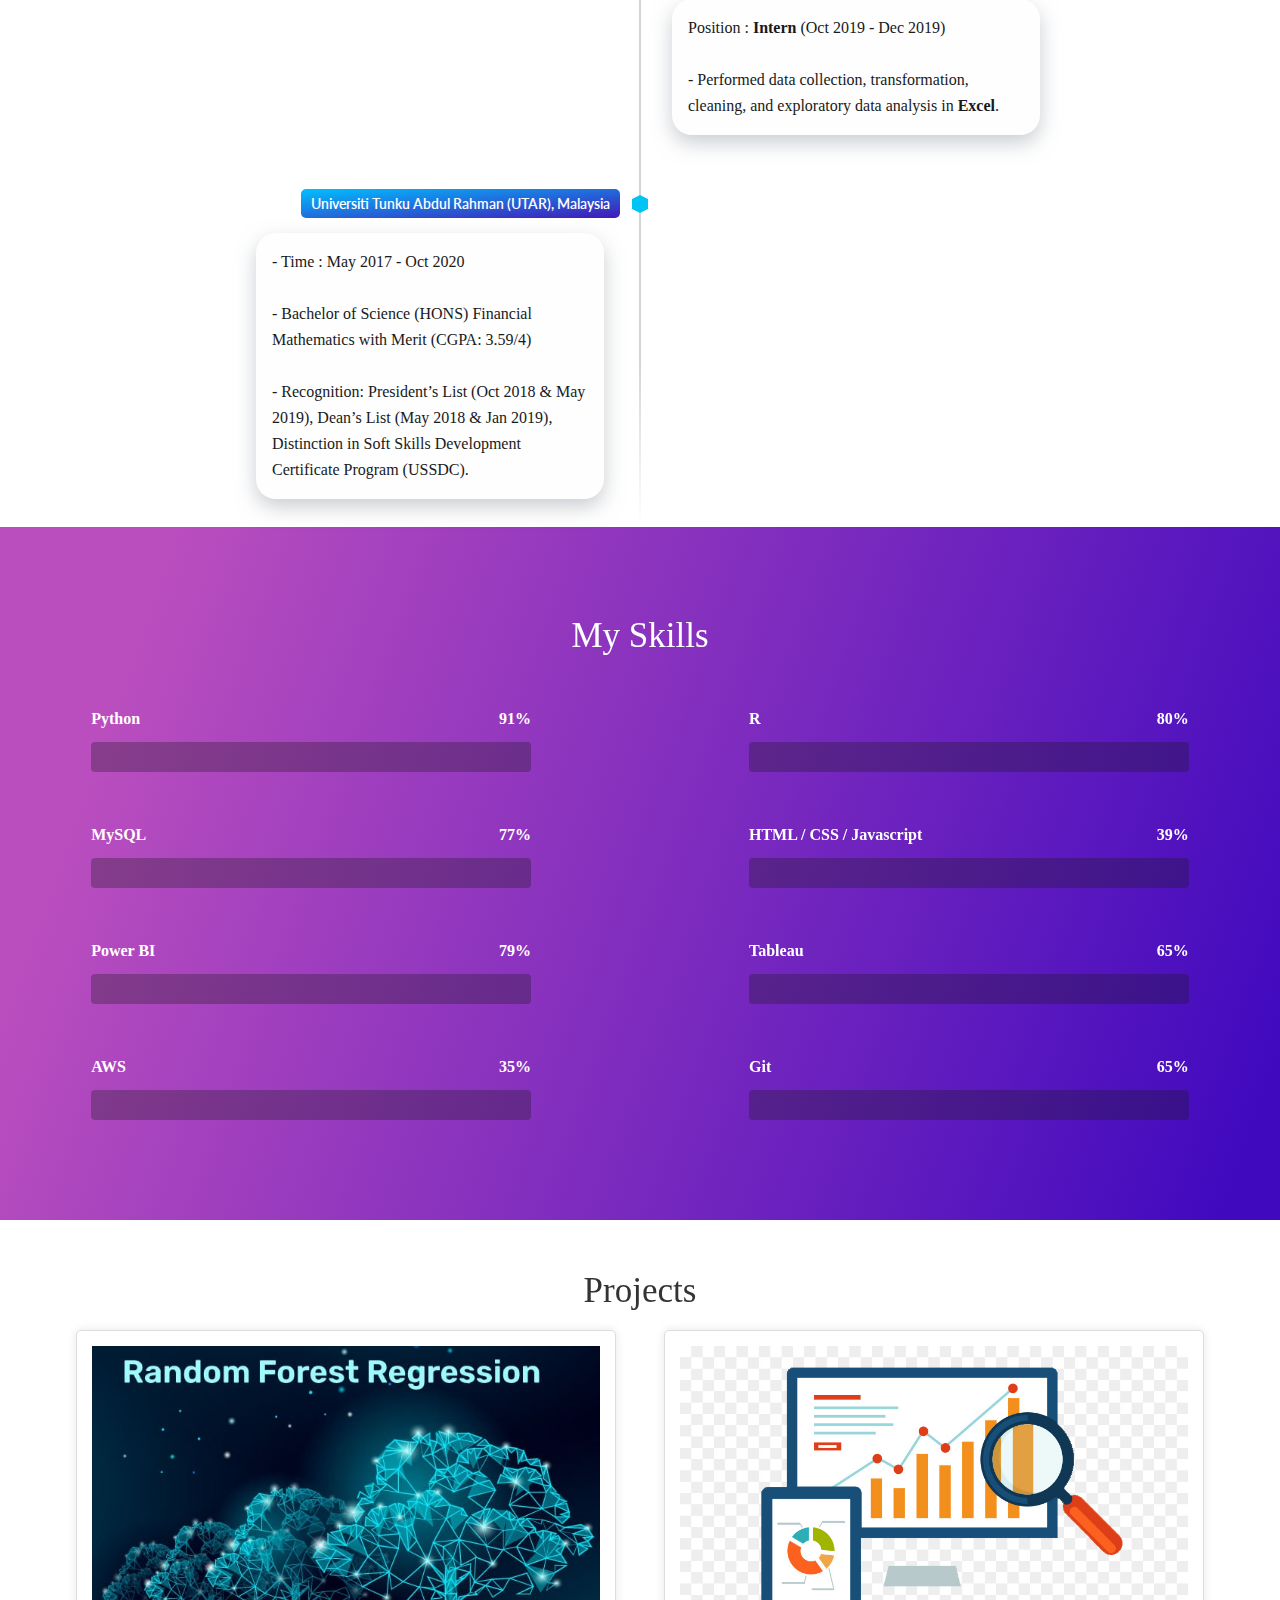
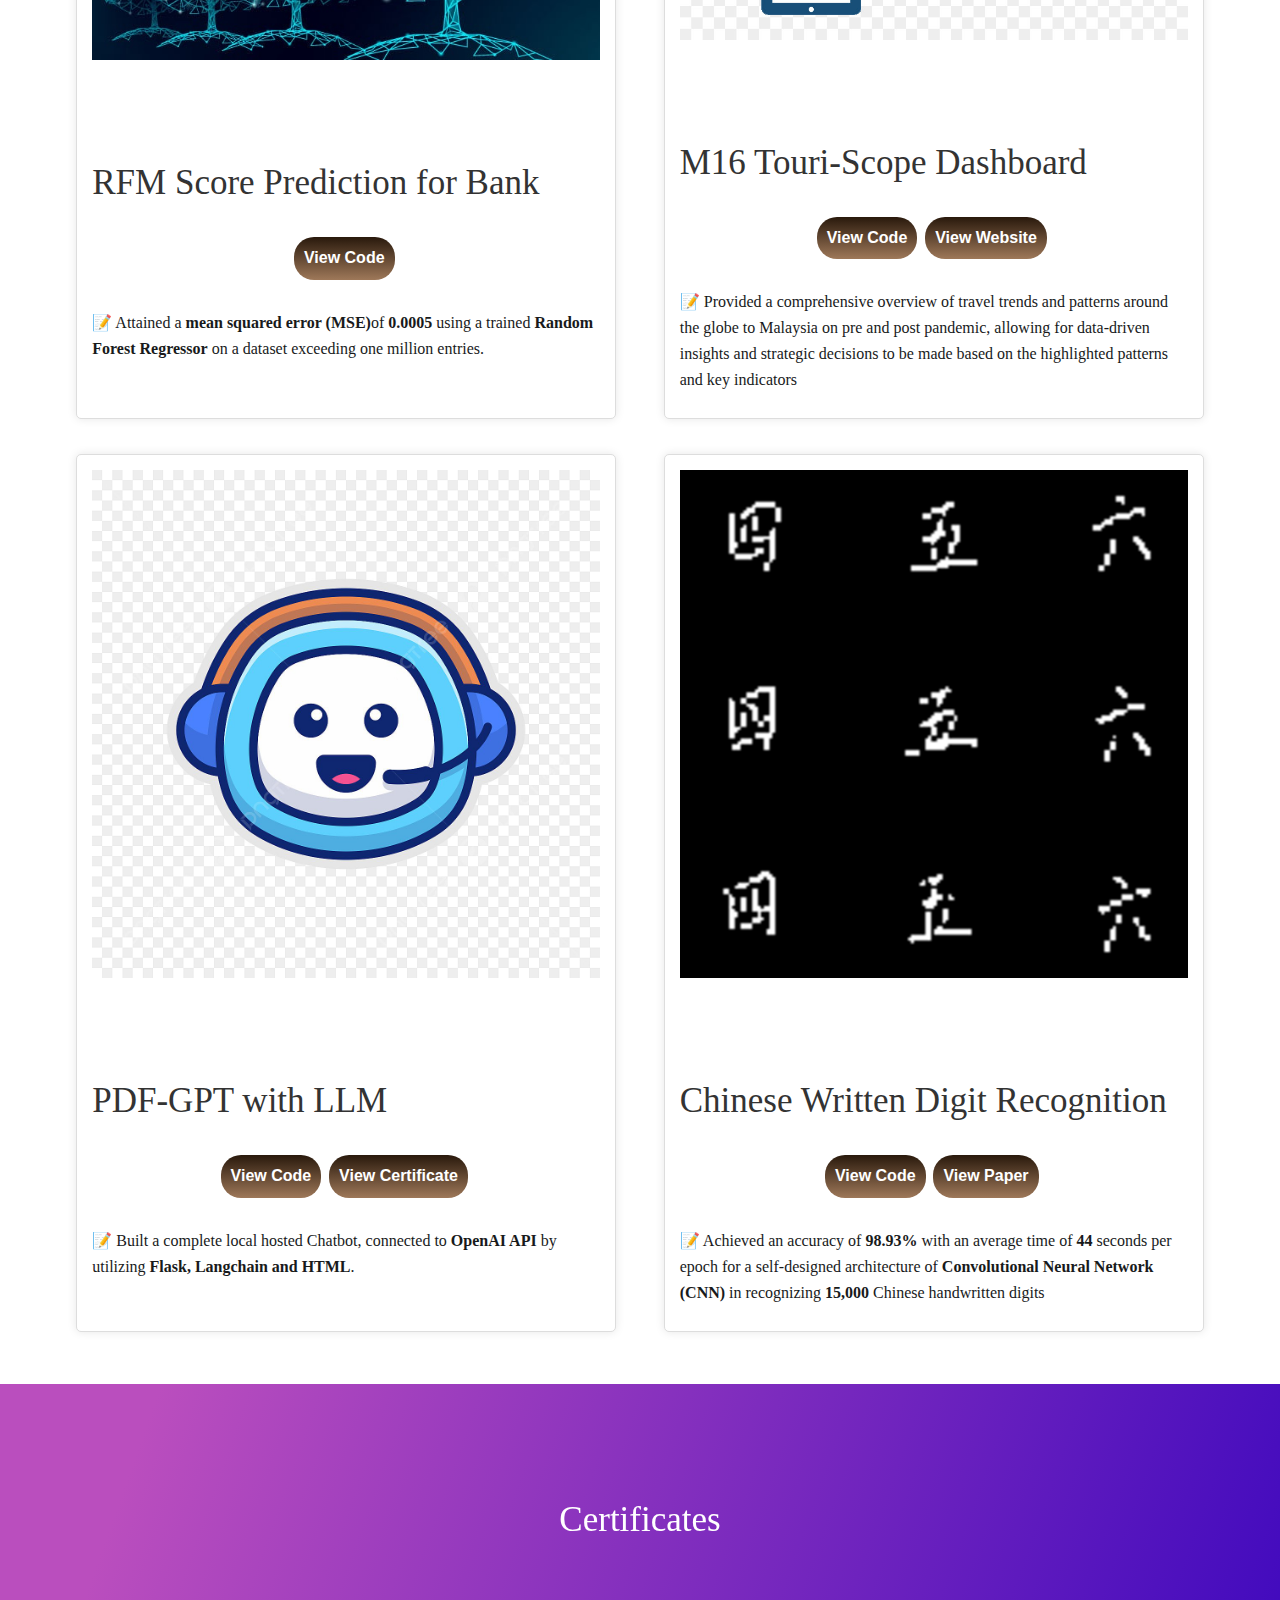
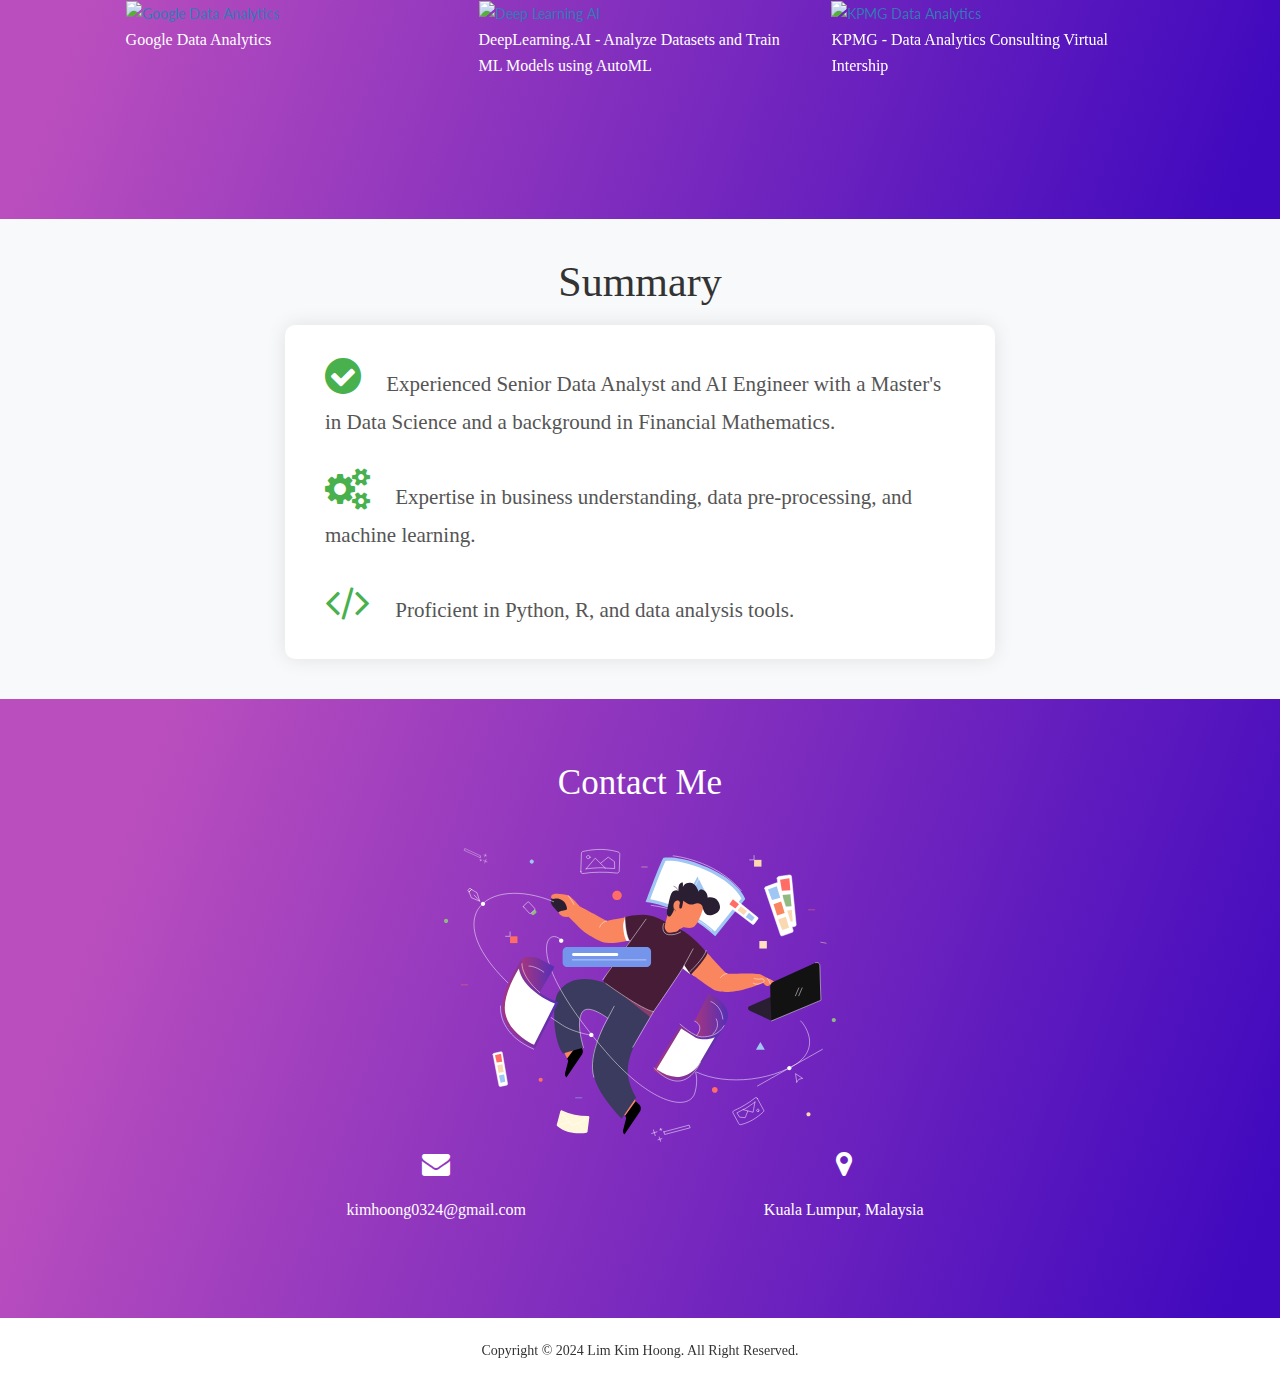
==== commit 61369810: "Update projects" ====
--- a/index.html
+++ b/index.html
@@ -62,7 +62,7 @@
 				<div class="col-sm-3" >
 					<div class="logo">
 						<img src="assets/img/blog/logo.jpg" alt="" style="height: 35px; width: 35px; float: left; margin-top: -5px;border-radius: 50%;">
-						<a href="#" style="padding-left: 50px;">Lim Kim Hoong</a>
+						<a href="#" style="padding-left: 50px;">KH Lim</a>
 					</div>
 				</div>
 
@@ -411,20 +411,17 @@
 		<div class="container">
 			<div class="details_container color_container">
 				<div class="subdetail_container">
-                        <img src="./assets/img/blog/project1.png" class="project_img"/>
+                        <img src="./assets/img/blog/project5.jpg" class="project_img"/>
                         <div class="content"></div>
-                        	<div class="projects_subtitle">Web App with Streamlit and Python</div>
+                        	<div class="projects_subtitle">RFM Score Prediction for Bank</div>
                         	<br>
                         	<div class="btn_container">
                             	<button class="btn btn_color project_btn"
-                            	onclick="location.href='https://github.com/LimKimHoong/Prediction-on-Streamlit'">View Code</button>
-                            	<button class="btn btn_color project_btn"
-                            	onclick="location.href='https://www.coursera.org/account/accomplishments/verify/BJHPZ9EJRGJ2?utm_source=link&utm_medium=certificate&utm_content=cert_image&utm_campaign=sharing_cta&utm_product=project'">View Certificate</button>
+                            	onclick="location.href='https://github.com/LimKimHoong/RFM-Score-Prediction'">View Code</button>
                         	</div>
                         	<br>
-                        	<p>📝 Built a beautiful and interactive <strong>web app</strong> that generates classification algorithm and dashboard in displaying their results</p> 
+                        	<p>📝 Attained a <strong>mean squared error (MSE)</strong>of <strong>0.0005</strong> using a trained <strong>Random Forest Regressor</strong> on a dataset exceeding one million entries.</p> 
                         	
-
                 </div>
 
                 <div class="subdetail_container">
--- a/assets/css/style.css
+++ b/assets/css/style.css
@@ -48,13 +48,18 @@
 
 @import url(https://fonts.googleapis.com/css?family=Anonymous+Pro);
 
-.line-1{
+.line-1 {
     position: relative;
     top: 50%;  
     width: 24em;
     margin: 0 auto;
     border-right: 2px solid rgba(255,255,255,.75);
-		color: rgba(255,255,255,1);
+    
+    /* Set up gradient for text */
+    background: linear-gradient(to right, #0083f9, #E93C97, #EF4A05);
+    -webkit-background-clip: text;
+    color: transparent; /* Hide solid color */
+    
     font-size: 230%;
     text-align: center;
     white-space: nowrap;
@@ -62,12 +67,13 @@
     transform: translateY(-50%);    
 }
 
+
 /* Animation */
 .anim-typewriter{
-	animation: typewriter 4s steps(44) 1s 1 normal both,
-             blinkTextCursor 500ms steps(44) infinite normal;
-	animation-iteration-count: infinite;
-}
+	animation: typewriter 5s steps(44) 1s infinite normal both,
+			   blinkTextCursor 500ms steps(44) infinite normal;
+}
+
 @keyframes typewriter{
   from{width: 0;}
   to{width: 14em;}
@@ -398,6 +404,17 @@
 	font-size: 1.2em;
 }
 
+.navbar-collapse ul {
+    display: flex;
+    flex-wrap: nowrap; /* Prevents items from wrapping to a new line */
+    justify-content: space-around; /* Adds even spacing between items */
+}
+
+.navbar-collapse li {
+    padding: 0 15px; /* Adjusts spacing between each item */
+}
+
+
 .logo {
 	padding-top: 28px;
 	-webkit-transition: all 0.3s ease-out;
@@ -405,7 +422,7 @@
 }
 
 .logo a {
-	color: #fff;
+	color:  #D3D3D3;
 	font-size: 1.5em;
 	font-weight: 600;
 	letter-spacing: 2px;
@@ -414,35 +431,39 @@
 	text-transform: uppercase;
 }
 
-.navigation-menu .navbar-nav li a {
-	color: rgba(255, 255, 255, 0.71);
+.col-sm-9 {
+    width: 75%; /* Already set, but make sure it's not smaller */
+    max-width: 100%;
+}
+
+.navbar-nav {
+    display: inline-block;
+    width: 100%; /* Takes the full available width */
+    text-align: center; /* Centers the items */
+}
+
+/* Base styles */
+.navbar-nav li a {
+    padding: 30px 13px;
 	font-size: 0.9em;
 	font-weight: 600;
 	letter-spacing: 1px;
 	line-height: 18.15px;
-	padding: 30px 13px;
+    border-radius: 5px;
 	-webkit-transition: .3s;
-	transition: .3s;
-}
-
-.navigation-menu .navbar-nav .active {
-	color: #fff;
-}
-
-.navigation-menu .navbar-nav li a:hover {
-	color: #fff;
-	background: none;
-	-webkit-transition: all 0.3s ease-out;
-	transition: all 0.3s ease-out;
+    transition: background-color 0.3s ease-in-out, color 0.3s ease-in-out, transform 0.3s ease; 
+}
+
+/* Hover effect: change background, text color, and scale */
+.navbar-nav li a:hover {
+    color: linear-gradient(red, yellow);
+    background: none;  /* White text */
+    transform: scale(1.05);  /* Slight scale-up effect */
+    -webkit-transition: all 0.3s ease-out;
+    transition: all 0.3s ease-out;
 }
 
 .nav li a:focus,
-.nav li a:hover {
-	color: rgba(255, 255, 255, 0.8);
-	background: none;
-	-webkit-transition: all 0.3s ease-out;
-	transition: all 0.3s ease-out;
-}
 
 .navbar {
 	margin: 0;
@@ -482,6 +503,18 @@
 	color: #48b14d !important;
 	background-color: transparent;
 }
+
+@media (max-width: 768px) {
+    .navbar-collapse ul {
+        flex-wrap: wrap; /* Allow items to wrap on smaller screens */
+    }
+
+    .navbar-nav li {
+        flex: 1 1 100%; /* Each item takes full width on small screens */
+        text-align: center;
+    }
+}
+
 
 /* 05. HOME
 =================================================*/
@@ -1126,7 +1159,7 @@
 }
 
 .btn_color {
-    background: linear-gradient(160deg, #0093E9 0%, #80D0C7 100%);
+    background: linear-gradient(180deg, #29190C, #9E7859);
     border: none;
     color: white;
     padding: 1rem 1rem;
@@ -1137,7 +1170,7 @@
 }
 
 .btn_color:hover {
-    background-color: #4f7ebf;
+    background: linear-gradient(90deg, #1B9ABA, #2993EB, #0151F0);
     transform: scale(1.05);
 }
 
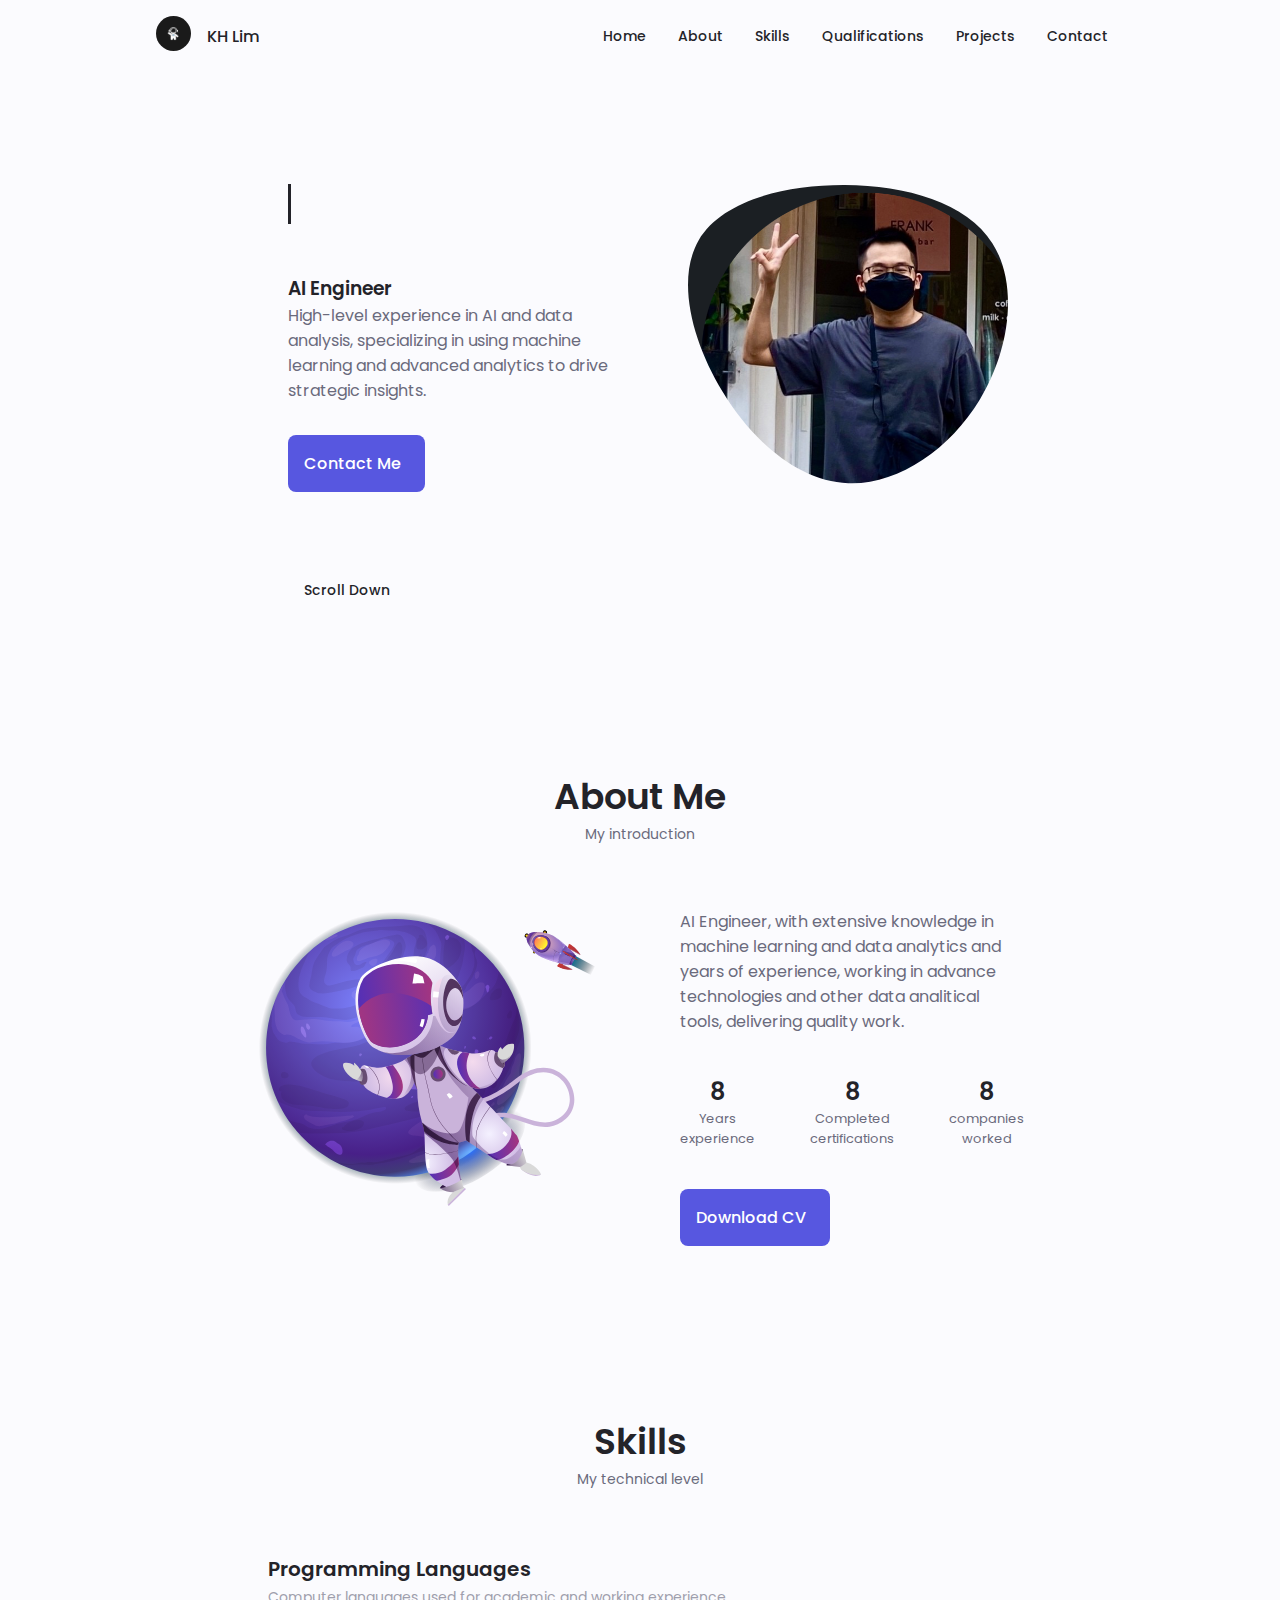
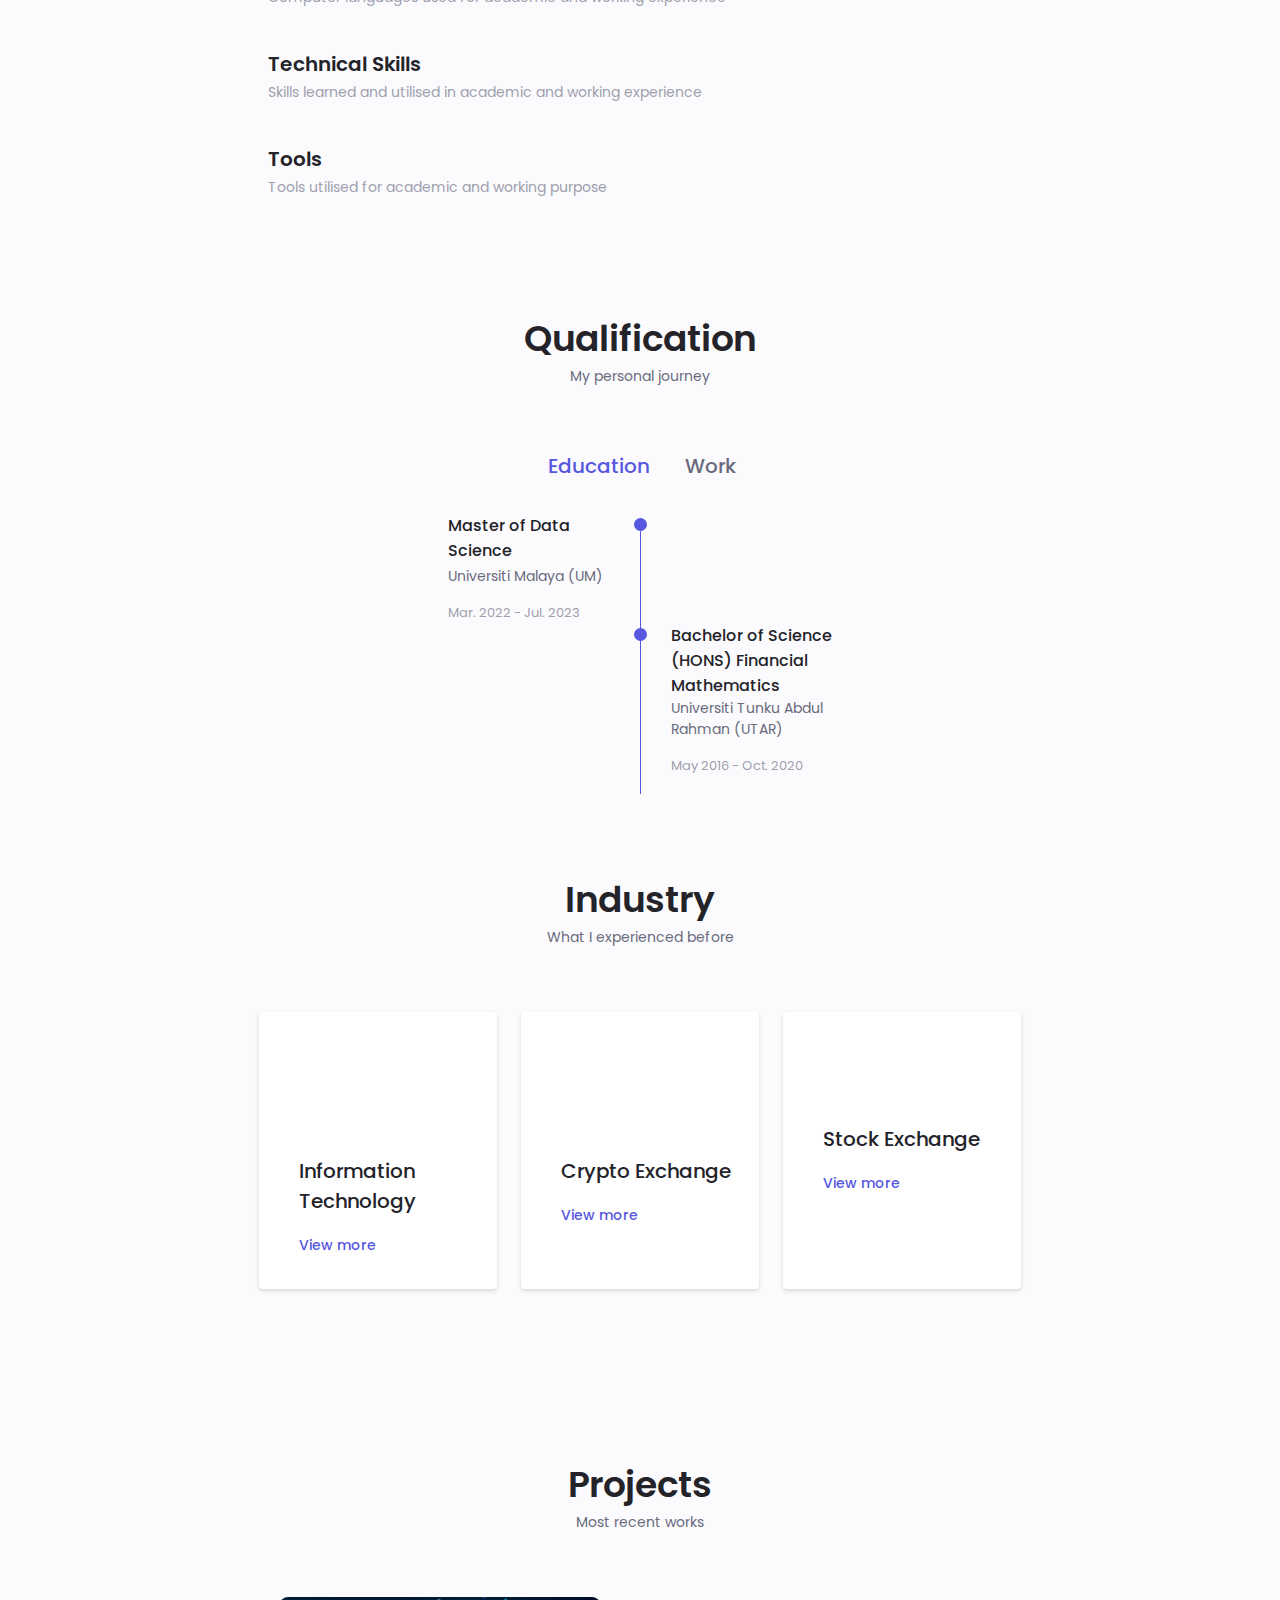
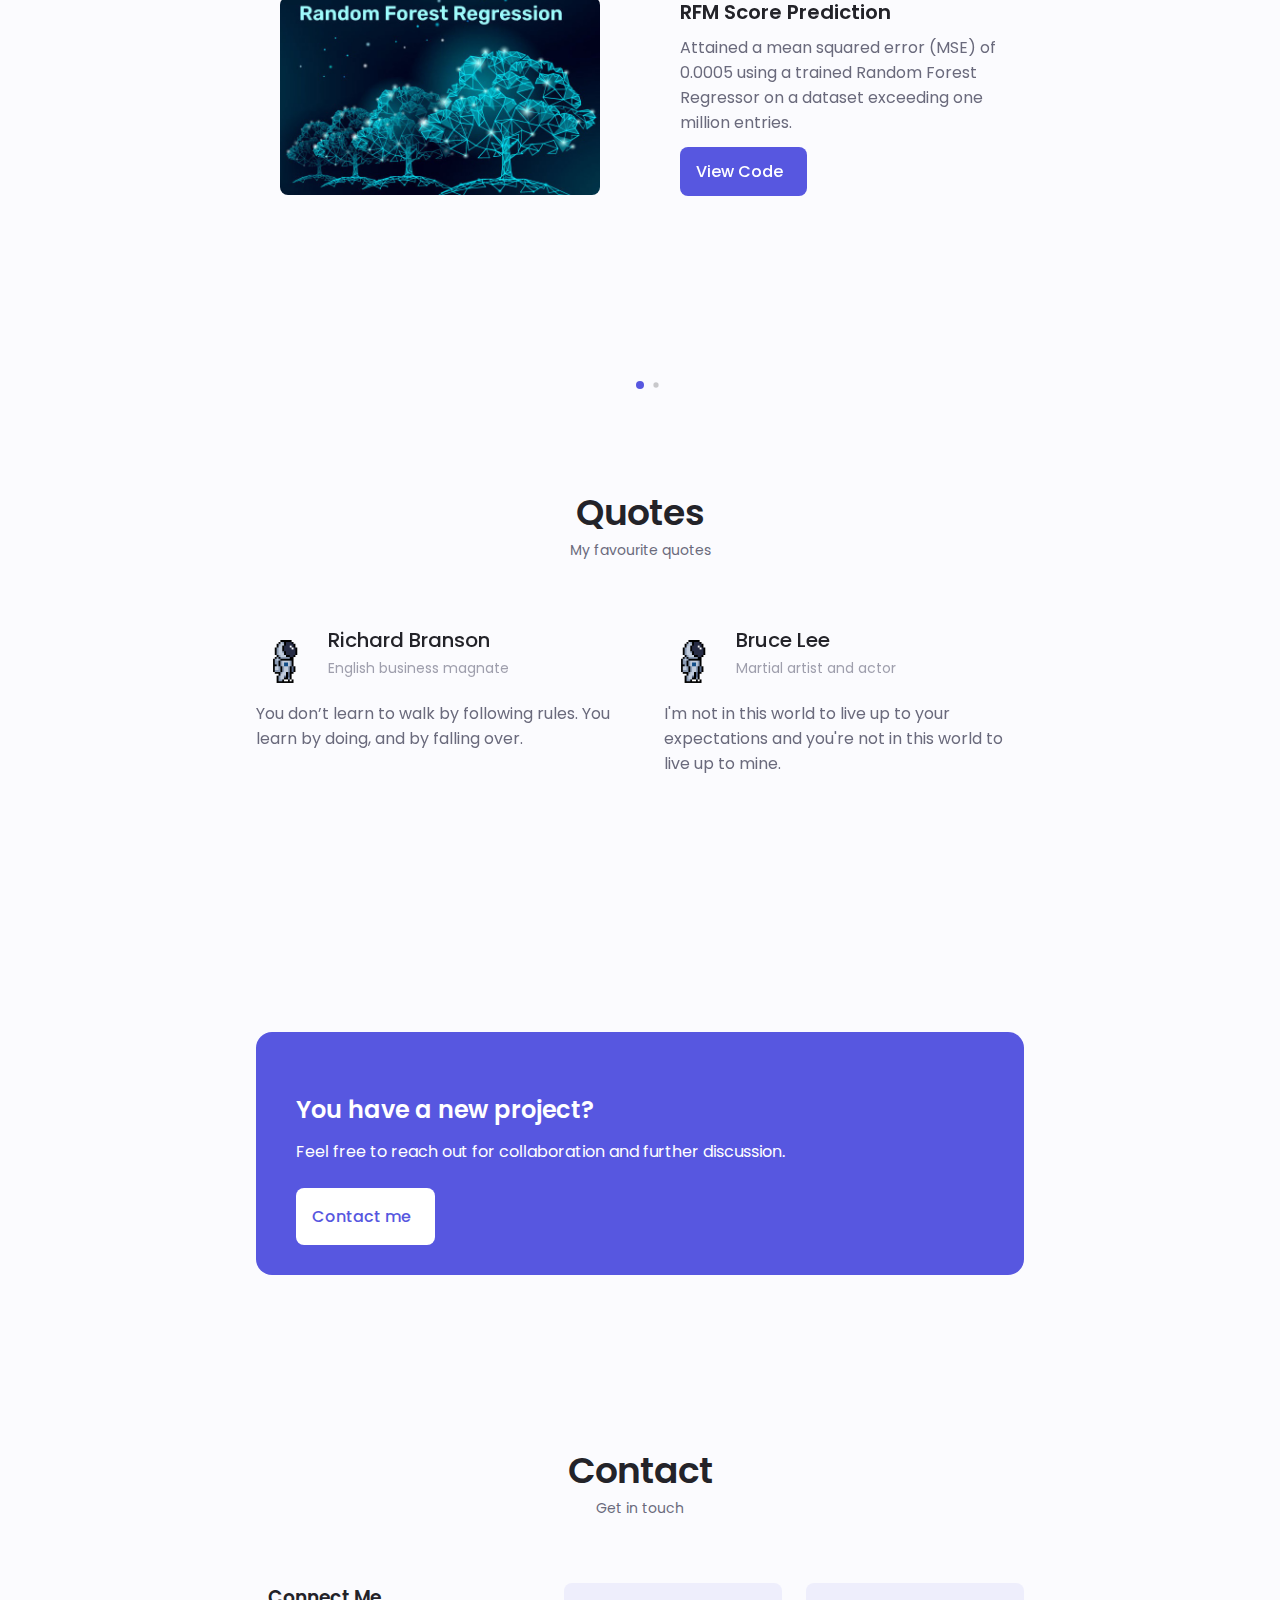
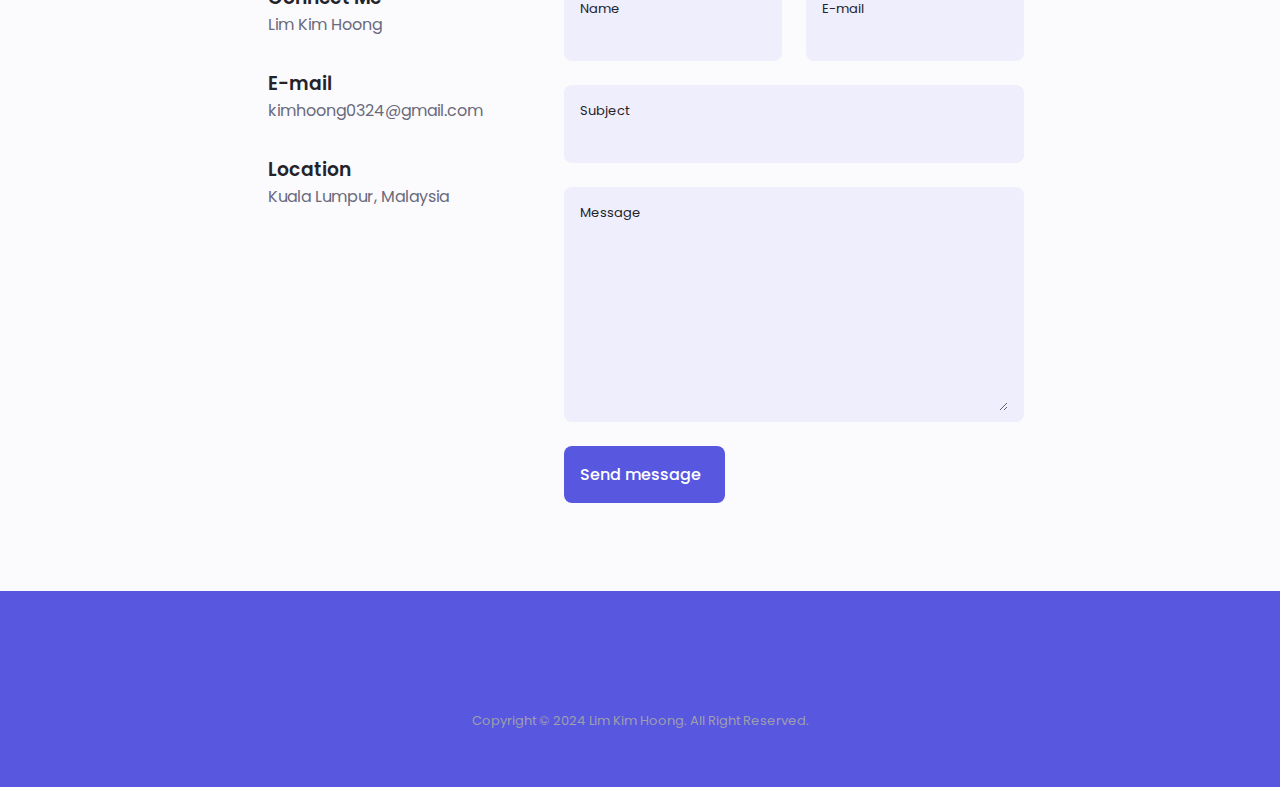
==== commit 5841f6e2: "Update website" ====
--- a/index.html
+++ b/index.html
@@ -1,607 +1,873 @@
 <!DOCTYPE html>
-<html lang="en">
-<head>
-    <meta charset="UTF-8">
-    <meta http-equiv="X-UA-Compatible" content="IE=edge">
-    <meta name="viewport" content="width=device-width, initial-scale=1.0">
-    <title>Lim Kim Hoong</title>
-	<link rel="icon" href="assets/img/blog/logo.jpg" >
-
-	<meta name="author" content="Lim Kim Hoong">
-	<meta name="keywords" content="Lim Kim Hoong">
-	<meta property="og:site_name" content="Lim Kim Hoong">
-	<meta property="og:type" content="website">
-	<meta property="og:title" content="Lim Kim Hoong Portfolio">
-	<meta name="description" content="Hello, I am Lim Kim Hoong.I am a passionate Data Scientist. Proficient in Python, SQL, Excel and Power BI."/>
-
-	<meta property="og:description" content="Portfolio : Check it out !">
-	<meta name="google-site-verification" content="ILwgYw597P2Qv_vEiVS-i6JWvaj5D4oxhqDR-l_DJbc" />
-	<!-- css plugin -->
-	<link rel="stylesheet" href="assets/css/bootstrap.min.css">
-	<link rel="stylesheet" href="assets/css/font-awesome.min.css">
-	<link rel="stylesheet" href="assets/css/magnific-popup.css">
-	<link rel="stylesheet" href="assets/css/flexslider.css">
-	<link rel="stylesheet" href="assets/css/aos.css">
-
-	<!-- animation css plugin-->
-	<link rel="stylesheet" href="assets/css/node_modules/animate.css/animate.css">
-	<link rel="stylesheet" href="assets/css/node_modules/animate.css/animate.compat.css">
-	<link rel="stylesheet" href="assets/css/node_modules/animate.css/animate.min.css">
-	
-    <!-- main css -->
-	<link rel="stylesheet" href="assets/css/style.css">
-	<link rel="stylesheet" href="assets/css/style-responsives.css">
-	<link rel="stylesheet" href="assets/css/mediaqueries.css">
-	
-    <!-- google fonts -->
-	<link href="https://fonts.googleapis.com/css?family=Hind:600|Lato:300,400" rel="stylesheet">
-
-		<!-- // FLOATING BUTTON END -->
-	<div class="floating-button-div">
-  		<a href="#contact" class="btn btn_color btn-lg smoth-scroll">Get in Touch</a>
-	</div>
-
-</head>
-<body>
+    <html lang="en">
+    <head>
+
+        <link rel="icon" href="assets/img/icon/logo.jpg" >
+
+        <meta charset="UTF-8">
+        <meta name="viewport" content="width=device-width, initial-scale=1.0">
+
+        <!--==================== UNICONS ====================-->
+        <link rel="stylesheet" href="https://unicons.iconscout.com/release/v4.0.0/css/line.css">
+        
+        <!--==================== SWIPER CSS ====================-->
+        <link rel="stylesheet" href="./assets/css/swiper-bundle.min.css">
+        
+        <!--==================== CSS ====================-->
+        <link rel="stylesheet" href="./assets/css/styles.css">
+
+        <!-- animation css plugin-->
+        <link rel="stylesheet" href="assets/css/node_modules/animate.css/animate.css">
+        <link rel="stylesheet" href="assets/css/node_modules/animate.css/animate.compat.css">
+        <link rel="stylesheet" href="assets/css/node_modules/animate.css/animate.min.css">
+
+        <title>KimHoong@Website</title>
+    </head>
+    <body>
+        <!--==================== HEADER ====================-->
+        <header class="header" id="header">
+            <nav class="nav container">
+                <img src="assets/img/icon/logo.jpg" alt="" style="height: 35px; width: 35px; float: left; margin-top: -5px;border-radius: 50%;">
+                <a href="#" class="nav__logo">KH Lim</a>
+                <div class="nav__menu" id="nav-menu">
+                    <ul class="nav__list grid">
+                        <li class="nav__item">
+                            <a href="#home" class="nav__link">
+                                <i class="uil uil-estate nav__icon"></i>Home
+                            </a>
+                        </li>
+                        <li class="nav__item">
+                            <a href="#about" class="nav__link">
+                                <i class="uil uil-user nav__icon"></i>About
+                            </a>
+                        </li>
+                        <li class="nav__item">
+                            <a href="#skills" class="nav__link">
+                                <i class="uil uil-file-alt nav__icon"></i>Skills
+                            </a>
+                        </li>
+                        <li class="nav__item">
+                            <a href="#qualifications" class="nav__link">
+                                <i class="uil uil-file-alt nav__icon"></i>Qualifications
+                            </a>
+                        </li>
+                        <li class="nav__item">
+                            <a href="#portfolio" class="nav__link">
+                                <i class="uil uil-scenery nav__icon"></i>Projects                                
+                            </a>
+                        </li>
+                        <li class="nav__item">
+                            <a href="#contact" class="nav__link">
+                                <i class="uil uil-message nav__icon"></i>Contact                               
+                            </a>
+                        </li>
+                    </ul>
+                    <i class="uil uil-times nav__close" id="nav-close"></i>
+                </div>
+                <div class="nav__btns">
+                    <!-- Theme change button -->
+
+                    <i class="uil uil-moon change-theme" id="theme-button"></i>
+
+                    <div class="nav__toggle" id="nav-toggle">
+                        <i class="uil uil-apps"></i>
+                    </div>
+                </div>
+            </nav>
+        </header>
+
+        <!--==================== MAIN ====================-->
+        <main class="main">
+            <!--==================== HOME ====================-->
+            <section class="home section" id="home">
+                <div class="home__container container grid">
+                    <div class="home__content grid">
+                        <div class="home__social">
+                            <a href="https://www.linkedin.com/in/lim-kim-hoong-0757591ba/" target="_blank" class="home__social-icon">
+                                <i class="uil uil-linkedin-alt"></i>
+                            </a>
+                            <a href="https://github.com/LimKimHoong" target="_blank" class="home__social-icon">
+                                <i class="uil uil-github-alt"></i>
+                            </a>
+                        </div>
+
+                        <div class="home__img">
+                            <svg class="home__blob" viewBox="0 0 200 187" xmlns="http://www.w3.org/2000/svg" xmlns:xlink="http://www.w3.org/1999/xlink">
+                                <mask id="mask0" mask-type="alpha">
+                                    <path d="M190.312 36.4879C206.582 62.1187 201.309 102.826 182.328 134.186C163.346 165.547 
+                                    130.807 187.559 100.226 186.353C69.6454 185.297 41.0228 161.023 21.7403 129.362C2.45775 
+                                    97.8511 -7.48481 59.1033 6.67581 34.5279C20.9871 10.1032 59.7028 -0.149132 97.9666 
+                                    0.00163737C136.23 0.303176 174.193 10.857 190.312 36.4879Z"/>
+                                </mask>
+                                <g mask="url(#mask0)">
+                                    <path d="M190.312 36.4879C206.582 62.1187 201.309 102.826 182.328 134.186C163.346 
+                                    165.547 130.807 187.559 100.226 186.353C69.6454 185.297 41.0228 161.023 21.7403 
+                                    129.362C2.45775 97.8511 -7.48481 59.1033 6.67581 34.5279C20.9871 10.1032 59.7028 
+                                    -0.149132 97.9666 0.00163737C136.23 0.303176 174.193 10.857 190.312 36.4879Z"/>
+                                    <image class="home__blob-img" x="" xlink:href="assets/img/icon/me_3.jpeg"/>
+                                </g>
+                            </svg>
+                        </div>
+                        
+                        <div class="home__data">
+                            <h1 class="home__title anim-typewriter">Hi, Kim Hoong here!</h1>
+                            <br>
+                            <div data-aos="fade-zoom-in" data-aos-easing="ease-in-back" data-aos-delay="300" data-aos-offset="0">
+                                <br>
+                                <h3 class="home_subtitle" id="text-rotator">
+                                    <span class="rotating-text">AI Engineer</span>
+                                    <span class="rotating-text">Data Scientist</span>
+                                    <span class="rotating-text">Senior Data Analyst</span>
+                                </h3>
+                            </div>
+                            <p class="home__description">High-level experience in AI and data analysis, specializing in using machine learning and advanced analytics to drive strategic insights.</p>
+                            <a href="#contact" class="button button--flex home__button">
+                                Contact Me<i class="uil uil-message button__icon"></i>
+                            </a>
+                        </div>
+                    </div>
+
+                    <div class="home__scroll">
+                        <a href="#about" class="home__scroll-button button--flex">
+                            <i class="uil uil-mouse-alt home__scroll-mouse"></i>
+                            <span class="home__scroll-name">Scroll Down</span>
+                            <i class="uil uil-arrow-down home__scroll-arrow"></i>
+                        </a>
+                    </div>
+                </div>
+            </section>
+
+            <!--==================== ABOUT ====================-->
+            <section class="about section" id="about">
+                <h2 class="section__title">About Me</h2>
+                <span class="section__subtitle">My introduction</span>
+
+                <div class="about__container container grid">
+                    <div class="animate__animated animate__jackInTheBox">
+                        <img src="assets/img/icon/header-img.svg" alt="Header Img"/>
+                    </div>
+                    <div class="about__data">
+                        <p class="about__description">
+                            AI Engineer, with extensive knowledge in machine learning and data analytics and years of experience, 
+                            working in advance technologies and other data analitical tools, 
+                            delivering quality work.
+                        </p>
+                        <div class="about__info">
+                            <div class="about__info-item">
+                                <span class="about__info-title" data-target="3">0</span>
+                                <span class="about__info-name">Years <br> experience</span>
+                            </div>
+                            <div class="about__info-item">
+                                <span class="about__info-title" data-target="5">0</span>
+                                <span class="about__info-name">Completed <br> certifications</span>
+                            </div>
+                            <div class="about__info-item">
+                                <span class="about__info-title" data-target="4">0</span>
+                                <span class="about__info-name">companies<br>worked</span>
+                            </div>
+                        </div>
+                        <div class="about__buttons">
+                            <a download="" href="assets/resume/Resume_LimKimHoong.pdf" class="button button--flex">
+                                Download CV<i class="uil uil-download-alt button__icon"></i>
+                            </a>
+                        </div>
+                    </div>
+                </div>
+            </section>
+
+            <!--==================== SKILLS ====================-->
+            <section class="skills section" id="skills">
+                <h2 class="section__title">Skills</h2>
+                <span class="section__subtitle">My technical level</span>
+
+                <div class="skills__container container grid">
+                    <div>
+                         <!--==================== SKILL-1 ====================-->
+                        <div class="skills__content skills__close">
+                            <div class="skills__header">
+                                <i class="uil uil-analytics skills__icon"></i>
+                               <div>
+                                   <h1 class="skills__title">Programming Languages</h1>
+                                   <span class="skills__subtitle">Computer languages used for academic and working experience</span>
+                               </div>
+
+                               <i class="uil uil-angle-down skills__arrow"></i>
+                            </div>
+                            <div class="skills__list grid">
+                                <div class="skills__data">
+                                    <div class="skills__titles">
+                                        <h3 class="skills__name">Python</h3>
+                                        <span class="skills__number">80%</span>
+                                    </div>
+                                    <div class="skills__bar">
+                                        <span class="skills__percentage skills__python"></span>
+                                    </div>
+                                </div>
+                               <div class="skills__data">
+                                   <div class="skills__titles">
+                                       <h3 class="skills__name">SQL</h3>
+                                       <span class="skills__number">70%</span>
+                                   </div>
+                                   <div class="skills__bar">
+                                       <span class="skills__percentage skills__sql"></span>
+                                   </div>
+                               </div>
+                               <div class="skills__data">
+                                   <div class="skills__titles">
+                                       <h3 class="skills__name">VBA</h3>
+                                       <span class="skills__number">70%</span>
+                                   </div>
+                                   <div class="skills__bar">
+                                       <span class="skills__percentage skills__vba"></span>
+                                   </div>
+                               </div>
+                               <div class="skills__data">
+                                   <div class="skills__titles">
+                                       <h3 class="skills__name">R</h3>
+                                       <span class="skills__number">60%</span>
+                                   </div>
+                                   <div class="skills__bar">
+                                       <span class="skills__percentage skills__r"></span>
+                                   </div>
+                               </div>
+                               <div class="skills__data">
+                                <div class="skills__titles">
+                                    <h3 class="skills__name">HTML, CSS, JavaScript</h3>
+                                    <span class="skills__number">40%</span>
+                                </div>
+                                <div class="skills__bar">
+                                    <span class="skills__percentage skills__html"></span>
+                                </div>
+                            </div>
+                            </div>
+                        </div>
+                         <!--==================== SKILLS 2 ====================-->
+                        <div class="skills__content skills__close">
+                            <div class="skills__header">
+                                <i class="uil uil-money-bill skills__icon"></i>
+                               <div>
+                                   <h1 class="skills__title">Technical Skills</h1>
+                                   <span class="skills__subtitle">Skills learned and utilised in academic and working experience</span>
+                               </div>
+
+                               <i class="uil uil-angle-down skills__arrow"></i>
+                            </div>
+                            <div class="skills__list grid">
+                                <div class="skills__data">
+                                    <div class="skills__titles">
+                                        <h3 class="skills__name">Machine Learning</h3>
+                                        <span class="skills__number">90%</span>
+                                    </div>
+                                    <div class="skills__bar">
+                                        <span class="skills__percentage skills__ml"></span>
+                                    </div>
+                               </div>
+                               <div class="skills__data">
+                                   <div class="skills__titles">
+                                       <h3 class="skills__name">Data Visualization</h3>
+                                       <span class="skills__number">90%</span>
+                                   </div>
+                                   <div class="skills__bar">
+                                       <span class="skills__percentage skills__dv"></span>
+                                   </div>
+                               </div>
+                               <div class="skills__data">
+                                    <div class="skills__titles">
+                                      <h3 class="skills__name">Data Analytics</h3>
+                                      <span class="skills__number">90%</span>
+                                    </div>
+                                    <div class="skills__bar">
+                                       <span class="skills__percentage skills__da"></span>
+                                    </div>
+                                </div>
+                                <div class="skills__data">
+                                   <div class="skills__titles">
+                                       <h3 class="skills__name">Computer Vision</h3>
+                                       <span class="skills__number">80%</span>
+                                   </div>
+                                   <div class="skills__bar">
+                                       <span class="skills__percentage skills__cv"></span>
+                                   </div>
+                                </div>
+                                <div class="skills__data">
+                                    <div class="skills__titles">
+                                        <h3 class="skills__name">Large Language Model (LLM)</h3>
+                                        <span class="skills__number">60%</span>
+                                    </div>
+                                    <div class="skills__bar">
+                                        <span class="skills__percentage skills__llm"></span>
+                                    </div>
+                                 </div>
+                            </div>
+                        </div>
+                    </div>
+
+                    <div>
+                        <!--==================== SKILLS 3 ====================-->
+                        <div class="skills__content skills__close">
+                            <div class="skills__header">
+                               <i class="uil uil-brackets-curly skills__icon"></i>
+                               <div>
+                                   <h1 class="skills__title">Tools</h1>
+                                   <span class="skills__subtitle">Tools utilised for academic and working purpose</span>
+                               </div>
+
+                               <i class="uil uil-angle-down skills__arrow"></i>
+                            </div>
+                            <div class="skills__list grid">
+                                <div class="skills__data">
+                                    <div class="skills__titles">
+                                        <h3 class="skills__name">Visual Studio Code (VS Code)</h3>
+                                    </div>
+                                </div>
+                                <div class="skills__data">
+                                    <div class="skills__titles">
+                                        <h3 class="skills__name">Jupyter Notebook</h3>
+                                    </div>
+                                </div>
+                                <div class="skills__data">
+                                    <div class="skills__titles">
+                                        <h3 class="skills__name">R Studio</h3>
+                                    </div>
+                                </div>
+                                <div class="skills__data">
+                                    <div class="skills__titles">
+                                        <h3 class="skills__name">Power BI</h3>
+                                    </div>
+                                </div>
+                                <div class="skills__data">
+                                    <div class="skills__titles">
+                                        <h3 class="skills__name">Tableau</h3>
+                                    </div>
+                                </div>
+                                <div class="skills__data">
+                                    <div class="skills__titles">
+                                        <h3 class="skills__name">Github</h3>
+                                    </div>
+                                </div>
+                                <div class="skills__data">
+                                    <div class="skills__titles">
+                                        <h3 class="skills__name">Amazon Web Service (AWS)</h3>
+                                    </div>
+                                </div>
+                                <div class="skills__data">
+                                    <div class="skills__titles">
+                                        <h3 class="skills__name">Azure</h3>
+                                    </div>
+                                </div>
+                           </div>
+                       </div>
+                    </div>
+                </div>
+            </section>
+
+              <!--==================== QUALIFICATION ====================-->
+              <section class="qualification__section" id="qualifications">
+                <h2 class="section__title">Qualification</h2>
+                <span class="section__subtitle">My personal journey</span>
+            
+                <div class="qualification__container container">
+                    <div class="qualification__tabs">
+                        <div class="qualification__button button--flex qualification__active" data-target="#education">
+                            <i class="uil uil-graduation-cap qualification__icon"></i>
+                            Education
+                        </div>
+                        <div class="qualification__button button--flex" data-target="#work">
+                            <i class="uil uil-briefcase-alt qualification__icon"></i>
+                            Work
+                        </div>
+                    </div>
+            
+                    <div class="qualification__sections">
+                        <!--==================== QUALIFICATION CONTENT 1 ====================-->
+                        <div class="qualification__content qualification__active" data-content id="education">
+                            <!--==================== QUALIFICATION 1 ====================-->
+                            <div class="qualification__data">
+                                <div target="um" class="qualification__link">
+                                    <a href="https://um.edu.my/index" target="_blank" class="qualification__link">
+                                        <h3 class="qualification__title">Master of Data Science</h3>
+                                        <span class="qualification__subtitle">Universiti Malaya (UM)</span>
+                                        <div class="qualification__calendar">
+                                            <i class="uil uil-calendar-alt"></i> Mar. 2022 - Jul. 2023
+                                        </div>
+                                    </a>
+                                </div>
+                                <div>
+                                    <span class="qualification__rounder"></span>
+                                    <span class="qualification__line"></span>
+                                </div>
+                            </div>
+            
+                            <!--==================== QUALIFICATION 2 ====================-->
+                            <div class="qualification__data">
+                                <div></div>
+                                <div>
+                                    <span class="qualification__rounder"></span>
+                                    <span class="qualification__line"></span>
+                                </div>
+                                <div>
+                                    <a href="https://utar.edu.my" target="_blank" class="qualification__link">
+                                        <h3 class="qualification__title">Bachelor of Science (HONS) Financial Mathematics</h3>
+                                        <span class="qualification__subtitle">Universiti Tunku Abdul Rahman (UTAR)</span>
+                                        <div class="qualification__calendar">
+                                            <i class="uil uil-calendar-alt"></i> May 2016 - Oct. 2020
+                                        </div>
+                                    </a>
+                                </div>
+                            </div>
+                        </div>
+            
+                        <!--==================== QUALIFICATION CONTENT 2 ====================-->
+                        <div class="qualification__content" data-content id="work">
+                            <!--==================== QUALIFICATION 1 ====================-->
+                            <div class="qualification__data">
+                                <div>
+                                    <a href="https://userdata.tech" target="_blank" class="qualification__link">
+                                        <h3 class="qualification__title">AI Engineer</h3>
+                                        <span class="qualification__subtitle">Userdata Sdn. Bhd.</span>
+                                        <div class="qualification__calendar">
+                                            <i class="uil uil-calendar-alt"></i> May 2024 - Present
+                                        </div>
+                                    </a>
+                                </div>
+                                <div>
+                                    <span class="qualification__rounder"></span>
+                                    <span class="qualification__line"></span>
+                                </div>
+                            </div>
+            
+                            <!--==================== QUALIFICATION 2 ====================-->
+                            <div class="qualification__data">
+                                <div></div>
+                                <div>
+                                    <span class="qualification__rounder"></span>
+                                    <span class="qualification__line"></span>
+                                </div>
+                                <div>
+                                    <a href="https://www.okx.com" target="_blank" class="qualification__link">
+                                        <h3 class="qualification__title">Senior Data Analyst</h3>
+                                        <span class="qualification__subtitle">OKX</span>
+                                        <div class="qualification__calendar">
+                                            <i class="uil uil-calendar-alt"></i> Aug. 2023 - Apr. 2024
+                                        </div>
+                                    </a>
+                                </div>
+                            </div>
+            
+                            <!--==================== QUALIFICATION 3 ====================-->
+                            <div class="qualification__data">
+                                <div>
+                                    <a href="https://www.bursamalaysia.com" target="_blank" class="qualification__link">
+                                        <h3 class="qualification__title">Data Analyst</h3>
+                                        <span class="qualification__subtitle">Bursa Malaysia Berhad</span>
+                                        <div class="qualification__calendar">
+                                            <i class="uil uil-calendar-alt"></i> Dec. 2020 - Aug. 2023
+                                        </div>
+                                    </a>
+                                </div>
+                                <div>
+                                    <span class="qualification__rounder"></span>
+                                    <span class="qualification__line"></span>
+                                </div>
+                            </div>
+
+                            <!--==================== QUALIFICATION 4 ====================-->
+                            <div class="qualification__data">
+                                <div></div>
+                                <div>
+                                    <span class="qualification__rounder"></span>
+                                    <span class="qualification__line"></span>
+                                </div>
+                                <div>
+                                    <a href="https://www.ibm.com/us-en" target="_blank" class="qualification__link">                                        <h3 class="qualification__title">Data Analytics Intern</h3>
+                                        <span class="qualification__subtitle">IBM</span>
+                                        <div class="qualification__calendar">
+                                            <i class="uil uil-calendar-alt"></i> Oct. 2019 - Dec. 2019
+                                        </div>
+                                    </a>
+                                </div>
+                            </div>
+                        </div>
+                    </div>
+                </div>
+            </section>
+            
+        <!--==================== INDUSTRY ====================-->
+        <section class="services section" id="services">
+            <h2 class="section__title">Industry</h2>
+            <span class="section__subtitle">What I experienced before</span>
+            <div class="services__container container grid">
+        <!--==================== SERVICES 1 ====================-->  
+        <div class="services__content">
+            <div>
+                <i class="uil uil-analytics skills__icon"></i>
+                <h3 class="services__title">Information Technology<br></h3>
+            </div>
+            <span class="button button--flex button--small button--link services__button">
+                View more
+                <i class="uil uil-arrow-right button__icon"></i>
+            </span>
+
+            <div class="services__modal">
+                <div class="services__modal-content">
+                    <h4 class="services__modal-title">Information Technology (IT)<br></h4>
+                    <i class="uil uil-times services__modal-close"></i>
+
+                    <ul class="services__modal-services grid">
+                        <li class="services__modal-service">
+                            <i class="uil uil-check-circle services__modal-icon"></i>
+                            <p>Building advance chatbot application</p>
+                        </li>
+
+                        <li class="services__modal-service">
+                            <i class="uil uil-check-circle services__modal-icon"></i>
+                            <p>Utilising advanced open source models</p>
+                        </li>
+
+                        <li class="services__modal-service">
+                            <i class="uil uil-check-circle services__modal-icon"></i>
+                            <p>Delivers in Python and other languages</p>
+                        </li>
+
+                        <li class="services__modal-service">
+                            <i class="uil uil-check-circle services__modal-icon"></i>
+                            <p>Visualizing graphs, charts and preparing reports and dashboards.</p>
+                        </li>
+                    </ul>
+                </div>
+            </div>
+        </div>  
+        
+        <!--==================== SERVICES 2 ====================--> 
+        <div class="services__content">
+            <div>
+                <i class="uil uil-coins skills__icon"></i>
+                <h3 class="services__title">Crypto Exchange<br> </h3>
+            </div>
+            <span class="button button--flex button--small button--link services__button">
+                View more
+                <i class="uil uil-arrow-right button__icon"></i>
+            </span>
+
+            <div class="services__modal">
+                <div class="services__modal-content">
+                    <h4 class="services__modal-title">Cryptocurrency Exchange<br></h4>
+                    <i class="uil uil-times services__modal-close"></i>
+
+                    <ul class="services__modal-services grid">
+                        <li class="services__modal-service">
+                            <i class="uil uil-check-circle services__modal-icon"></i>
+                            <p>Possess the basic knowledge system on the blockchain</p>
+                        </li>
+
+                        <li class="services__modal-service">
+                            <i class="uil uil-check-circle services__modal-icon"></i>
+                            <p>Able to identify the capital flow rules and principles of each platform</p>
+                        </li>
+
+                        <li class="services__modal-service">
+                            <i class="uil uil-check-circle services__modal-icon"></i>
+                            <p>Follow the workflow of data quality inspection and data model conflict handling, and execute efficiently</p>
+                        </li>
+
+                        <li class="services__modal-service">
+                            <i class="uil uil-check-circle services__modal-icon"></i>
+                            <p>A strong autonomy, self-driven person who is able to actively discover and synchronize problems encountered in the work process, and promote solutions</p>
+                        </li>
+                    </ul>
+                </div>
+            </div>
+        </div>  
+       
+        <!--==================== SERVICES 3 ====================-->
+        <div class="services__content">
+            <div>
+                <i class="uil uil-university services__icon"></i>
+                <h3 class="services__title">Stock Exchange<br></h3>
+            </div>
+            <span class="button button--flex button--small button--link services__button">
+                View more
+                <i class="uil uil-arrow-right button__icon"></i>
+            </span>
+
+            <div class="services__modal">
+                <div class="services__modal-content">
+                    <h4 class="services__modal-title">Financial Stock Exchange<br></h4>
+                    <i class="uil uil-times services__modal-close"></i>
+
+                    <ul class="services__modal-services grid">
+                        <li class="services__modal-service">
+                            <i class="uil uil-check-circle services__modal-icon"></i>
+                            <p>Established legacy VBA procedures, constructing innovative data infrastructures</p>
+                        </li>
+
+                        <li class="services__modal-service">
+                            <i class="uil uil-check-circle services__modal-icon"></i>
+                            <p>Refined over Power BI interactive dashboard</p>
+                        </li>
+
+                        <li class="services__modal-service">
+                            <i class="uil uil-check-circle services__modal-icon"></i>
+                            <p>Automate data verification process in Python</p>
+                        </li>
+
+                        <li class="services__modal-service">
+                            <i class="uil uil-check-circle services__modal-icon"></i>
+                            <p>Delivered expertise in data management, analytics and processing</p>
+                        </li>
+                    </ul>
+                </div>
+            </div>
+        </div> 
+  
+       
+        </div>
+        </section>
+        <!--==================== PORTFOLIO ====================-->
+        <section class="portfolio section" id="portfolio">
+
+            <h2 class="section__title">Projects</h2>
+            <span class="section__subtitle">Most recent works</span>
+
+            <div class="portfolio__container container swiper-container">
+                <div class="swiper-wrapper">
+        <!--==================== PORTFOLIO 1 ====================-->
+        
+            <div class="portfolio__content grid swiper-slide">
+                <img src="./assets/img/projects/project5.jpg" alt="" class="portfolio__img">
+
+                <div class="portfolio_">
+                    <h3 class="portfolio__title">RFM Score Prediction</h3>
+                    <p class="portfolio__description">Attained a mean squared error (MSE) of 0.0005 using a trained Random Forest Regressor on a dataset exceeding one million entries.</p>
+                    <a href="https://github.com/LimKimHoong/RFM-Score-Prediction" class="button button--flex button--small portfolio__button">
+                        View Code
+                        <i class="uil uil-arrow-right button__icon"></i>
+                    </a>
+                </div>
+            </div>
+
+        <!--==================== PORTFOLIO 2 ====================-->
+        
+            <div class="portfolio__content grid swiper-slide">
+                <img src="./assets/img/projects/project4.jpg" alt="" class="portfolio__img">
+
+                <div class="portfolio_">
+                    <h3 class="portfolio__title">M16 Touri-Scope Dashboard</h3>
+                    <p class="portfolio__description">Provided a comprehensive overview of travel trends and patterns around the globe to Malaysia on pre and post pandemic, allowing for data-driven insights and strategic decisions to be made based on the highlighted patterns and key indicators.</p>
+                    <a href="https://wqd7001-2021-2022-group7.shinyapps.io/Tourism_of_Malaysia_M14/" class="button button--flex button--small portfolio__button">
+                        View Website
+                        <i class="uil uil-arrow-right button__icon"></i>
+                    </a>
+                </div>
+            </div>
+
+        <!--==================== PORTFOLIO 3 ====================-->
+        
+            <div class="portfolio__content grid swiper-slide">
+                <img src="./assets/img/projects/project2.jpg" alt="" class="portfolio__img">
+
+                <div class="portfolio_">
+                    <h3 class="portfolio__title">PDF-GPT with LLM</h3>
+                    <p class="portfolio__description">Built a complete local hosted Chatbot, connected to OpenAI API by utilizing Flask, Langchain and HTML.</p>
+                    <a href="https://github.com/LimKimHoong/PDF-GPT" class="button button--flex button--small portfolio__button">
+                        View Code
+                        <i class="uil uil-arrow-right button__icon"></i>
+                    </a>
+                </div>
+            </div>
+        
+        <!--==================== PORTFOLIO 4 ====================-->
+            <div class="portfolio__content grid swiper-slide">
+                <img src="./assets/img/projects/project3.png" alt="" class="portfolio__img">
+
+                <div class="portfolio_">
+                    <h3 class="portfolio__title">Chinese Written Digit Recognition</h3>
+                    <p class="portfolio__description">Achieved an accuracy of 98.93% with an average time of 44 seconds per epoch for a self-designed architecture of Convolutional Neural Network (CNN) in recognizing 15,000 Chinese handwritten digits.</p>
+                    <a href="https://github.com/LimKimHoong/Chinese-Handwritten-Digit-Recognition/blob/main/Chinese%20Handwritten%20Digit%20Recognition%20using%20Machine%20Learning%202.pdf" class="button button--flex button--small portfolio__button">
+                        View Paper
+                        <i class="uil uil-arrow-right button__icon"></i>
+                    </a>
+                </div>
+            </div>
+            </div>
+
+            <!-- add arrows-->
+            <div class="swiper-button-next">
+                <i class="uil uil-angle-right-b swiper-portfolio-icon"></i>
+            </div>
+
+            <div class="swiper-button-prev">
+                <i class="uil uil-angle-left-b swiper-portfolio-icon"></i>
+            </div>
+
+            <!-- Add Pagination -->
+            <div class="swiper-pagination"></div>
+            
+        
+        </div>
+
+        </section>
+
+        <!--==================== TESTIMONIAL ====================-->
+        <section class="testimonial section">
+
+            <h2 class="section__title">Quotes</h2>
+            <span class="section__subtitle">My favourite quotes</span>
+
+            <div class="testimonial__container container swiper-container">
+                <div class="swiper-wrapper">
+                <!--==================== TESTIMONIAL 1 ====================-->
+                    <div class="testimonial__content swiper-slide">
+                        <div class="testimonial__data">
+                            <div class="testimonial__header">
+                                <img src="./assets/img/icon/astronaut.gif" alt="" class="testimonial__img">
+                                
+                                <div>
+                                    <h3 class="testimonial__name">Richard Branson</h3>
+                                    <span class="testimonial__client">English business magnate</span>
+                                </div>
+                            </div>
+                            <div>
+                                <i class="uil uil-star testimonial__icon-star"></i>
+                                <i class="uil uil-star testimonial__icon-star"></i>
+                                <i class="uil uil-star testimonial__icon-star"></i>
+                                <i class="uil uil-star testimonial__icon-star"></i>
+                                <i class="uil uil-star testimonial__icon-star"></i>
+                            </div>
+                        </div>
+
+                        <p class="testimonial__description">You don’t learn to walk by following rules. You learn by doing, and by falling over.</p>
+                    </div>
+                    <!--==================== TESTIMONIAL 2 ====================-->
+                    <div class="testimonial__content swiper-slide">
+                        <div class="testimonial__data">
+                            <div class="testimonial__header">
+                                <img src="./assets/img/icon/astronaut.gif" alt="" class="testimonial__img">
+                                
+                                <div>
+                                    <h3 class="testimonial__name">Bruce Lee</h3>
+                                    <span class="testimonial__client">Martial artist and actor</span>
+                                </div>
+                            </div>
+                            <div>
+                                <i class="uil uil-star testimonial__icon-star"></i>
+                                <i class="uil uil-star testimonial__icon-star"></i>
+                                <i class="uil uil-star testimonial__icon-star"></i>
+                                <i class="uil uil-star testimonial__icon-star"></i>
+                                <i class="uil uil-star testimonial__icon-star"></i>
+                            </div>
+                        </div>
+
+                        <p class="testimonial__description">I'm not in this world to live up to your expectations and you're not in this world to live up to mine.</p>
+                    </div>    
+                </div>
+            </div>
+        </section>
+
+        <!--==================== PROJECT IN MIND ====================-->
+        <section class="project section">
+
+            <div class="project__bg">
+                <div class="project__container container grid">
+                    <div class="project__data">
+                        <h2 class="project__title">You have a new project?</h2>
+                        <p class="project__description">Feel free to reach out for collaboration and further discussion.</p>
+                        <a href="#contact" class="button button--flex button--white">Contact me
+                            <i class="uil uil-message project__icon button__icon"></i>
+                        </a>
+                    </div>
+                    <!-- <img src="assets/img/project.png" alt="" class="project__img"> -->
+                </div>
+            </div>
+        </section>
+
+        <!--==================== CONTACT ME ====================-->
+        <section class="contact section" id="contact">
+            <h2 class="section__title">Contact</h2>
+            <span class="section__subtitle">Get in touch</span>
+
+            <div class="contact__container container grid">
+                <div>
+                    <div class="contact__information">
+                        <i class="uil uil-linkedin contact__icon"></i>
+
+                        <div>
+                            <h3 class="contact__title">Connect Me</h3>
+                            <span class="contatc__subtitle">Lim Kim Hoong</span>
+                        </div>
+                    </div>
+
+                    <div class="contact__information">
+                        <i class="uil uil-envelope contact__icon"></i>
+
+                        <div>
+                            <h3 class="contact__title">E-mail</h3>
+                            <span class="contatc__subtitle">kimhoong0324@gmail.com</span>
+                        </div>
+                    </div>
+
+                    <div class="contact__information">
+                        <i class="uil uil-map-marker contact__icon"></i>
+
+                        <div>
+                            <h3 class="contact__title">Location</h3>
+                            <span class="contatc__subtitle">Kuala Lumpur, Malaysia</span>
+                        </div>
+                    </div>
+                </div>
+
+                <form action="" class="contact__form grid">
+                    <div class="contact__inputs grid">
+                        <div class="contact__content">
+                            <label for="" class="contact__label">Name</label>
+                            <input type="text" class="contact__input">
+                        </div>
+
+                        <div class="contact__content">
+                            <label for="" class="contact__label">E-mail</label>
+                            <input type="email" class="contact__input">
+                        </div>
+                    </div>
+
+                    <div class="contact__content">
+                        <label for="" class="contact__label">Subject</label>
+                        <input type="text" class="contact__input">
+                    </div>
+
+                    <div class="contact__content">
+                        <label for="" class="contact__label">Message</label>
+                        <textarea name="" id="" cols="0" rows="7" class="contact__input"></textarea>
+                    </div>
+
+                    <div>
+                        <a href="#" class="button button--flex">
+                            Send message
+                            <i class="uil uil-message button__icon"></i>
+                        </a>
+                    </div>
+                </form>
+            </div>
+        </section>
+    </main>
+
+    <!--==================== FOOTER ====================-->
+    <footer class="footer">
+        <div class="footer__bg">
+            <p class="footer__copy">Copyright &copy; 2024 Lim Kim Hoong. All Right Reserved.</p>
+        </div>
+    </footer>
+
+    <!--==================== SCROLL TOP ====================-->
+    <a href="#" class="scrollup" id="scroll-up">
+        <i class="uil uil-arrow-up scrollup__icon"></i>
+    </a>
     
-    <!-- // PRELOADER BEGIN -->
-	<!-- <div id="preloader">
-		<div id="status">
-			<div class="loader-revolve center">
-				<span></span>
-			</div>
-		</div>
-	</div> -->
-	<!-- // PRELOADER END -->
-	<div class="svg hide" id="svg"></div>
-
-    <!-- // NAVIGATION BEGIN -->
-	<div id="navigation">
-		<div class="container">
-			<div class="row">
-				<div class="col-sm-3" >
-					<div class="logo">
-						<img src="assets/img/blog/logo.jpg" alt="" style="height: 35px; width: 35px; float: left; margin-top: -5px;border-radius: 50%;">
-						<a href="#" style="padding-left: 50px;">KH Lim</a>
-					</div>
-				</div>
-
-				<div class="col-sm-9">
-					<div class="navigation-menu">
-						<div class="navbar">
-							<div class="navbar-header">
-								<button type="button" class="navbar-toggle" data-toggle="collapse" data-target=".navbar-collapse">
-									<span class="sr-only">Toggle navigation</span>
-									<span class="icon-bar"></span>
-									<span class="icon-bar"></span>
-									<span class="icon-bar"></span>
-								</button>
-							</div>
-
-							<div class="navbar-collapse collapse">
-								<ul class="nav navbar-nav navbar-right">
-									<li><a class="active smoth-scroll" href="#home">Home</a></li>
-									<li><a class="smoth-scroll" href="#about">About</a></li>
-									<li><a class="smoth-scroll" href="#experience">Experience</a></li>
-									<li><a class="smoth-scroll" href="#skills">Skills</a></li>
-									<li><a class="smoth-scroll" href="#portfolio">Projects</a></li>
-									<li><a class="smoth-scroll" href="#certificates">Certificates</a></li>
-									<li><a class="smoth-scroll" href="#contact">Contact</a></li>
-								</ul>
-							</div>
-						</div>
-					</div>
-				</div>
-			</div>
-		</div>
-	</div>
-	<!-- // NAVIGATION END -->
-
-    <!-- // HOME BEGIN -->
-	<div id="home">
-		<img src="assets/img/blog/bg.png" style="width: 100vw; height: 100vh; object-fit: cover;" alt="Sky Image">		
-		<div class="overlay">
-			<div class="container">
-				<div class="row">
-					<div class="home-text">
-						<div class="profile-pic" data-aos="fade-zoom-in" data-aos-easing="ease-in-back" data-aos-delay="300"
-						 data-aos-offset="0">
-							<img src="assets/img/blog/me.jpeg" />
-						</div>
-
-						<div data-aos="fade-zoom-in" data-aos-easing="ease-in-back" data-aos-delay="300" data-aos-offset="0">
-							<br>
-							<p class="line-1 anim-typewriter">Welcome! I'm Lim Kim Hoong ...</p>
-							<h3 id="text-rotator">
-								<div>AI Engineer</div>
-								<div>Data Scientist</div>
-								<div>Data Analyst</div>
-							</h3>
-						</div>
-					</div>
-					<a class="smoth-scroll" href="#about"><i class="fa fa-angle-down arrow"></i></a>
-				</div>
-			</div>
-		</div>
-	</div>
-	<!-- // HOME END -->
-
-
-    <!-- // ABOUT BEGIN -->
-	<section id="about">
-		<div class="container">
-			<div class="animate__animated animate__jackInTheBox">
-				<img src="assets/img/blog/header-img.svg" alt="Header Img"/>
-			</div>
-			<div class="row">
-				<div class="description col-md-6 col-sm-6 col-xs-12">
-					<h2>AI Engineer @ Userdata Sdn. Bhd.</h2>
-					<br>
-    				<p class="description">Welcome to my portfolio website!
-						<br>
-						<br>
-						I am a passionate Data and AI Enthusiasm. Proficient in Python, Large Language Model (LLM), and Machine Learning.
-						<br>
-						<br>
-    					On this website, you'll find a showcase of my projects and certifications that highlight my skills and innovative approach to problem-solving. 						<br>
-						<br>
-						If you are in search of a Data Scientist dedicated to achieving excellence, I invite you to connect and work with me to create something truly outstanding together.
-    				</p>
-				</div>
-			<ul class="social-icons">
-					<li><a href="https://github.com/LimKimHoong" target="_blank"><i class="fa fa-github"></i></a></li>
-					<li><a href="https://www.linkedin.com/in/lim-kim-hoong-0757591ba/" target="_blank"><i class="fa fa-linkedin"></i></a></li>
-			</ul>
-			<p style="text-align: center;">
-				<a href="assets/resume/Resume_LimKimHoong.pdf" target="_blank" class="btn btn_color with-arrow smoth-scroll" style="display: inline-block;">
-				  Download My Resume Here<i class="fa fa-download"></i>
-				</a>
-			</p>
-			</div>
-			</div>
-		</div>
-
-		
-	</section>
-	<!-- // ABOUT END -->
-
-	<!-- // EXPERIENCE BEGIN -->
-	<section id="experience">
-		<ul class="timeline">
-			<div class="col-md-12 text-center" >
-				<h2>Experience</h2>
-			</div>
-			<br>
-			<br>
-			<!-- Item 1 -->
-			<li>
-				<div class="direction-r">
-				  <div class="flag-wrapper">
-					<span class="hexa"></span>
-					<a href="https://userdata.tech/about-us/" target="userdata">
-					  <span class="flag_work" title="Click me for more info">Userdata Sdn Bhd, Malaysia</span>
-					</a>
-				  </div>
-				  <p class="desc">
-					Position : <strong>AI Engineer</strong> (May 2024 - Present)
-					<br>
-					<br>
-					- Expertise in <strong>designing and deploying machine learning</strong> and <strong>NLP</strong> models using <strong>Python</strong>.
-					<br>
-					<br>
-					- Skilled in <strong>extracting insights from structured and unstructured data</strong>, collaborating with cross-functional teams, and communicating findings to stakeholders.</p>
-				</div>
-			</li>
-	
-			<!-- Item 2 -->
-			<li>
-				<div class="direction-r">
-				  <div class="flag-wrapper">
-					<span class="hexa"></span>
-					<a href="https://www.okx.com/about.html" target="okx">
-					  <span class="flag_work" title="Click me for more info">OKX, Malaysia</span>
-					</a>
-				  </div>
-				  <p class="desc">
-					Position : <strong>Senior Data Analyst</strong> (Aug 2023 - Apr 2024)
-					<br>
-					<br>
-					- Performed data cleaning, transformation, data quality check and EDA in <strong>Python</strong> and <strong>Power BI</strong>.
-					<br>
-					<br>
-					- Enhanced the efficiency of process flow by <strong>50%</strong> by creating an <strong>automated workflow for web scraping</strong>, utilizing <strong>Python</strong> and <strong>Selenium</strong> for data collection.</p>
-				</div>
-			</li>
-			
-			<!-- Item 3 -->
-			<li>
-				<div class="direction-l">
-				  <div class="flag-wrapper">
-					<span class="hexa"></span>
-					<a href="https://um.edu.my/index" target="um">
-					  <span class="flag_study" title="Click me for more info">Universiti Malaya (UM), Malaysia</span>
-					</a>
-				  </div>
-				  <p class="desc">
-					- Time : Mar 2022 - Jul 2023
-					<br>
-					<br>
-					- Master of Data Science with Distinction, majoring in Computer Vision (CGPA: 3.98/4)</p>
-				</div>
-			</li>
-
-			<!-- Item 4 -->
-			<li>
-				<div class="direction-r">
-				  <div class="flag-wrapper">
-					<span class="hexa"></span>
-					<a href="https://www.bursamalaysia.com" target="bursa">
-					  <span class="flag_work" title="Click me for more info">Bursa Malaysia</span>
-					</a>
-				  </div>
-				  <p class="desc">
-					Position : <strong>Analyst</strong> (Dec 2020 - Aug 2023)
-					<br>
-					<br>
-					- Crafted and refined over 3 <strong>Power BI interactive dashboards</strong> to track crucial quality management metrics, achieving an <strong>60%</strong> improvement in real-time data processing, and monitoring daily.
-					<br>
-					<br>
-					- Achieved a time reduction of <strong>70%</strong> in data verification for Bursa Trade Securities 2 (“BTS2”) Tech. Refresh (“TR”) project by utilizing <strong>Python</strong></p>
-				</div>
-			</li>
-			
-			<!-- Item 5 -->
-			<li>
-				<div class="direction-r">
-				  <div class="flag-wrapper">
-					<span class="hexa"></span>
-					<a href="https://www.ibm.com/us-en" target="ibm">
-					  <span class="flag_work" title="Click me for more info">IBM Corp., Malaysia</span>
-					</a>
-				  </div>
-				  <p class="desc">
-					Position : <strong>Intern</strong> (Oct 2019 - Dec 2019)
-					<br>
-					<br>
-					- Performed data collection, transformation, cleaning, and exploratory data analysis in <strong>Excel</strong>.
-					</p>
-				</div>
-			</li>
-			
-			<!-- Item 6 -->
-			<li>
-				<div class="direction-l">
-				  <div class="flag-wrapper">
-					<span class="hexa"></span>
-					<a href="https://www.utar.edu.my" target="utar">
-					  <span class="flag_study" title="Click me for more info">Universiti Tunku Abdul Rahman (UTAR), Malaysia</span>
-					</a>
-				  </div>
-				  <p class="desc">
-					- Time : May 2017 - Oct 2020
-					<br>
-					<br>
-					- Bachelor of Science (HONS) Financial Mathematics with Merit (CGPA: 3.59/4)
-					<br>
-					<br>
-					- Recognition: President’s List (Oct 2018 & May 2019), Dean’s List (May 2018 & Jan 2019), Distinction in Soft Skills Development Certificate Program (USSDC).</p>
-				</div>
-			</li>
-
-		  </ul>
-	</section>
-	
-
-	<!-- // EXPERIENCE END -->
-
-	<!-- // SKILLS BEGIN -->
-	<section id="skills">
-		<div class="container">
-			<div class="row">
-				<div class="col-md-12 text-center">
-					<h2>My Skills</h2>
-				</div>
-
-				<!-- Item 1 -->
-				<div class="col-md-5 col-sm-6 col-xs-12">
-					<div class="progress-box">
-						<p>Python
-							<span class="color-heading pull-right">91%</span>
-						</p>
-						<div class="progress">
-							<div class="progress-bar bg-color-base" role="progressbar" data-width="91"></div>
-						</div>
-					</div>
-				</div>
-
-				<!-- Item 2 -->
-				<div class="col-md-5 col-sm-6 col-xs-12 skills-right">
-					<div class="progress-box">
-						<p>R
-							<span class="color-heading pull-right">80%</span>
-						</p>
-						<div class="progress">
-							<div class="progress-bar bg-color-base" role="progressbar" data-width="80"></div>
-						</div>
-					</div>
-				</div>
-
-				<!-- Item 3 -->
-				<div class="col-md-5 col-sm-6 col-xs-12 skills-right">
-					<div class="progress-box">
-						<p>HTML / CSS / Javascript
-							<span class="color-heading pull-right">39%</span>
-						</p>
-						<div class="progress">
-							<div class="progress-bar bg-color-base" role="progressbar" data-width="39"></div>
-						</div>
-					</div>
-				</div>
-
-				<!-- Item 4 -->
-				<div class="col-md-5 col-sm-6 col-xs-12">
-					<div class="progress-box">
-						<p>MySQL
-							<span class="color-heading pull-right">77%</span>
-						</p>
-						<div class="progress">
-							<div class="progress-bar bg-color-base" role="progressbar" data-width="77"></div>
-						</div>
-					</div>
-				</div> 
-
-				<!-- Item 5 -->
-				<div class="col-md-5 col-sm-6 col-xs-12">
-					<div class="progress-box">
-						<p>Power BI
-							<span class="color-heading pull-right">79%</span>
-						</p>
-						<div class="progress">
-							<div class="progress-bar bg-color-base" role="progressbar" data-width="79"></div>
-						</div>
-					</div>
-				</div>
-
-				<!-- Item 6 -->	
-				<div class="col-md-5 col-sm-6 col-xs-12 skills-right">
-					<div class="progress-box">
-						<p>Tableau
-							<span class="color-heading pull-right">65%</span>
-						</p>
-						<div class="progress">
-							<div class="progress-bar bg-color-base" role="progressbar" data-width="65"></div>
-						</div>
-					</div>
-				</div>
-
-				<!-- Item 7 -->
-				<div class="col-md-5 col-sm-6 col-xs-12">
-					<div class="progress-box">
-						<p>AWS
-							<span class="color-heading pull-right">35%</span>
-						</p>
-						<div class="progress">
-							<div class="progress-bar bg-color-base" role="progressbar" data-width="35"></div>
-						</div>
-					</div>
-				</div>
-
-				<!-- Item 8 -->
-				<div class="col-md-5 col-sm-6 col-xs-12 skills-right">
-					<div class="progress-box">
-						<p>Git
-							<span class="color-heading pull-right">65%</span>
-						</p>
-						<div class="progress">
-							<div class="progress-bar bg-color-base" role="progressbar" data-width="65"></div>
-						</div>
-					</div>
-				</div>
-			</div>
-		</div>
-	</section>
-	<!-- // SKILLS END -->
-
-	<!-- // PORTFOLIO BEGIN -->
-	<section id="portfolio">
-		<div class="col-md-12 text-center">
-			<br><br>
-			<h2>Projects</h2>
-		</div>
-		<div class="container">
-			<div class="details_container color_container">
-				<div class="subdetail_container">
-                        <img src="./assets/img/blog/project5.jpg" class="project_img"/>
-                        <div class="content"></div>
-                        	<div class="projects_subtitle">RFM Score Prediction for Bank</div>
-                        	<br>
-                        	<div class="btn_container">
-                            	<button class="btn btn_color project_btn"
-                            	onclick="location.href='https://github.com/LimKimHoong/RFM-Score-Prediction'">View Code</button>
-                        	</div>
-                        	<br>
-                        	<p>📝 Attained a <strong>mean squared error (MSE)</strong>of <strong>0.0005</strong> using a trained <strong>Random Forest Regressor</strong> on a dataset exceeding one million entries.</p> 
-                        	
-                </div>
-
-                <div class="subdetail_container">
-                        <img src="./assets/img/blog/project4.jpg" class="project_img"/>
-                        <div class="content"></div>
-                        	<div class="projects_subtitle">M16 Touri-Scope Dashboard</div>
-                        	<br>
-                        	<div class="btn_container">
-                        		<button class="btn btn_color project_btn"
-                            	onclick="location.href='https://github.com/LimKimHoong/Travel-Trend'">View Code</button>
-
-                            	<button class="btn btn_color project_btn"
-                            	onclick="location.href='https://wqd7001-2021-2022-group7.shinyapps.io/Tourism_of_Malaysia_M14/'">View Website</button>
-                        	</div>
-                        	<br>
-                        	<p>📝 Provided a comprehensive overview of travel trends and patterns around the globe to Malaysia on pre and post pandemic, allowing for data-driven insights and strategic decisions to be made based on the highlighted patterns and key indicators</p>
-                        	
-                </div>
-
-
-                <div class="subdetail_container">
-                    <img src="./assets/img/blog/project2.jpg" class="project_img"/>
-                    <div class="content"></div>
-                    	<div class="projects_subtitle">PDF-GPT with LLM</div>
-                    	<br>
-                    	<div class="btn_container">
-                        	<button class="btn btn_color project_btn"
-                         	onclick="location.href='https://github.com/LimKimHoong/PDF-GPT'">View Code</button>
-                        	<button class="btn btn_color project_btn"
-                         	onclick="location.href='https://courses.cognitiveclass.ai/certificates/55c9583a01f841238bca685e4af2401b'">View Certificate</button>
-                		</div>
-                		<br>
-                    	<p>📝 Built a complete local hosted Chatbot, connected to <strong>OpenAI API</strong> by utilizing <strong>Flask, Langchain and HTML</strong>.</p> 
-                    	
-
-                </div>
-                    <div class="subdetail_container">
-                        <img src="./assets/img/blog/project3.png" class="project_img"/>
-                        <div class="content"></div>
-                        	<div class="projects_subtitle">Chinese Written Digit Recognition</div>
-                        	<br>
-                        	<div class="btn_container">
-                            	<button class="btn btn_color project_btn"
-                            	onclick="location.href='https://github.com/LimKimHoong/Chinese-Handwritten-Digit-Recognition'">View Code</button>
-                            	<button class="btn btn_color project_btn"
-                            	onclick="location.href='https://github.com/LimKimHoong/Chinese-Handwritten-Digit-Recognition/blob/main/Chinese%20Handwritten%20Digit%20Recognition%20using%20Machine%20Learning%202.pdf'">View Paper</button>
-                        	</div>
-                        	<br>
-                        	<p>📝 Achieved an accuracy of <strong>98.93%</strong> with an average time of <strong>44</strong> seconds per epoch for a self-designed architecture of <strong>Convolutional Neural Network (CNN)</strong> in recognizing <strong>15,000</strong> Chinese handwritten digits</p>
-                        	
-                </div>
-
-              
-                </div>
-            </div>     
-		
-    <br><br>
-            
-	</section>
-	<!-- // PORTFOLIO END -->
-
-	<!-- // Certificates -->
-
-	<section id="certificates">
-		<div class="col-md-12 text-center">
-			<br><br>
-			<h2>Certificates</h2>
-		</div>
-
-		<div class="container">
-			<!-- The four columns -->
-			<div class="row">
-				<div class="grid col-md-4 col-sm-6 col-xs-12">
-					<a href="assets/img/certificates/google_analytics.pdf" class="image-popup">
-					<img src="assets/img/certificates/google_analytics.pdf" alt="Google Data Analytics" style="width:90%" onclick="myFunction(this);"><p>Google Data Analytics</p></a>
-				</div>
-
-				<div class="grid col-md-4 col-sm-6 col-xs-12">
-					<a href="assets/img/certificates/deeplearningAI.pdf" class="image-popup">
-					<img src="assets/img/certificates/deeplearningAI.pdf" alt="Deep Learning AI" style="width:90%" onclick="myFunction(this);"><p>DeepLearning.AI - Analyze Datasets and Train ML Models using AutoML</p></a>
-				</div>
-
-				<div class="grid col-md-4 col-sm-6 col-xs-12">
-					<a href="assets/img/certificates/KPMG.pdf" class="image-popup">
-					<img src="assets/img/certificates/KPMG.pdf" alt="KPMG Data Analytics" style="width:90%" onclick="myFunction(this);"><p>KPMG - Data Analytics Consulting Virtual Intership</p></a>
-				</div>
-			</div>
-		</div>
-	</section>
-
-
-	<!-- // Certificates End-->
-
-	<!-- // HIRE BEGIN -->
-	<section id="hire" style="background-color: #f8f9fa; padding: 40px 0;">
-		<div class="container">
-		  <div class="row justify-content-center">
-			  <div class="text-center">
-				<h2 style="font-size: 3em; margin-bottom: 20px; color: #333;">Summary</h2>
-			  </div>
-			  <div style="background-color: #fff; padding: 30px 40px; border-radius: 10px; box-shadow: 0px 0px 20px rgba(0, 0, 0, 0.1);">
-				<p style="font-size: 1.5em; line-height: 1.8; margin: 0 auto; color: #555;">
-				  <i class="fa fa-check-circle fa-2x" style="color: #48b14d; margin-right: 20px;"></i> 
-				  Experienced Senior Data Analyst and AI Engineer with a Master's in Data Science and a background in Financial Mathematics.
-				</p>
-				<br>
-				<p style="font-size: 1.5em; line-height: 1.8; margin: 0 auto; color: #555;">
-				  <i class="fa fa-cogs fa-2x" style="color: #48b14d; margin-right: 20px;"></i> 
-				  Expertise in business understanding, data pre-processing, and machine learning.
-				</p>
-				<br>
-				<p style="font-size: 1.5em; line-height: 1.8; margin: 0 auto; color: #555;">
-				  <i class="fa fa-code fa-2x" style="color: #48b14d; margin-right: 20px;"></i> 
-				  Proficient in Python, R, and data analysis tools.
-				</p>
-			  </div>
-		  </div>
-		</div>
-	  </section>
-		
-
-	<!-- // HIRE END -->
-	
-	<!-- // CONTACT BEGIN -->
-	<section id="contact">
-		<div class="container text-center">
-			<div class="row">
-				<div class="col-md-12 text-center">
-					<h2>Contact Me</h2>
-				</div>
-				<div class="animate__animated animate__tada">
-					<img src="assets/img/blog/contact-img.svg" alt="Header Img" style ="width:50%"/>
-				</div>
-
-				<div class="address-icons row justify-content-center">
-    				<div class="col-md-6 col-sm-6 text-center">
-        				<i class="fa fa-envelope fa-2x"></i>
-        				<p style="color:#fff">kimhoong0324@gmail.com</p>
-    				</div>
-
-					<div class="col-md-6 col-sm-6">
-						<i class="fa fa-map-marker fa-2x"></i>
-						<p style="color:#fff">Kuala Lumpur, Malaysia</p>
-					</div>
-			</div>
-		</div>
-	</section>
-	<!-- // CONTACT END -->
-
-	<!-- // FOOTER BEGIN -->
-	<footer id="footer">
-		<div class="container">
-			<div class="col-md-12 text-center">
-				Copyright &copy; 2024 Lim Kim Hoong. All Right Reserved.
-			</div>
-		</div>
-	</footer>
-	<!-- // FOOTER END -->
-
-
-	<script src="https://cdnjs.cloudflare.com/ajax/libs/bodymovin/5.7.13/lottie.min.js" integrity="sha512-srGxQe2w7s50+5/nNgEVKYtBm15zRylJwdjxYnGEZr3mmHFJKFjA/ImA2OKizVzoIDX8XISMHDI1+az9pnumbQ==" crossorigin="anonymous" referrerpolicy="no-referrer"></script>
-
-    <!-- js plugin -->
-	<script src="assets/js/jquery.js"></script>
-	<script src="assets/js/bootstrap.min.js"></script>
-	<script src="assets/js/jquery.stellar.min.js"></script>
-	<script src="assets/js/text-rotate.js"></script>
-	<script src="assets/js/numscroller.js"></script>
-	<script src="assets/js/jquery.appear.js"></script>
-	<script src="assets/js/progress-bar.min.js"></script>
-	<script src="assets/js/jquery.mixitup.js"></script>
-	<script src="assets/js/jquery.magnific-popup.min.js"></script>
-	<script src="assets/js/magnific-popup-options.js"></script>
-	<script src="assets/js/jquery.flexslider-min.js"></script>
-	<script src="assets/js/aos.js"></script>
-	<script src="assets/js/jquery.form.js"></script>
-	<script src="assets/js/jquery.validate.min.js"></script>
-
-	<!-- main js -->
-	<script src="assets/js/main.js"></script>
-	
+
+    <!--==================== SWIPER JS ====================-->
+    <script src="./assets/js/swiper-bundle.min.js"></script>
+
+    <!--==================== MAIN JS ====================-->
+    <script src="./assets/js/main.js"></script>
 </body>
-</html>
+
+</html>--- a/assets/css/styles.css
+++ b/assets/css/styles.css
@@ -0,0 +1,1457 @@
+/* ==================== GOOGLE FONTS ====================*/
+@import url("https://fonts.googleapis.com/css2?family=Poppins:wght@400;500;600&display=swap");
+
+/*==================== VARIABLES CSS ====================*/
+:root {
+  --header-height: 3rem;
+
+  /*========== Colors ==========*/
+  /* Change favorite color */
+  --hue-color: 240; /*Purple 250 - Green 142 - Blue 230 - Pink 340*/
+
+  /* HSL color mode */
+  --first-color: hsl(var(--hue-color), 69%, 61%);
+  --first-color-second: hsl(var(--hue-color), 69%, 61%);
+  --first-color-alt: hsl(var(--hue-color), 57%, 53%);
+  --first-color-lighter: hsl(var(--hue-color), 92%, 85%);
+  --title-color: hsl(var(--hue-color), 8%, 15%);
+  --text-color: hsl(var(--hue-color), 8%, 45%);
+  --text-color-light: hsl(var(--hue-color), 8%, 65%);
+  --input-color: hsl(var(--hue-color), 70%, 96%);
+  --body-color: hsl(var(--hue-color), 60%, 99%);
+  --container-color: #fff;
+  --scroll-bar-color: hsl(var(--hue-color), 12%, 90%);
+  --scroll-thumb-color: hsl(var(--hue-color), 12%, 80%);
+
+  /*========== Font and typography ==========*/
+  --body-font: "Poppins", sans-serif;
+
+  /* .5rem = 8px, 1rem = 16px, 1.5rem = 24px ... */
+  --big-font-size: 2rem;
+  --h1-font-size: 1.5rem;
+  --h2-font-size: 1.25rem;
+  --h3-font-size: 1.125rem;
+  --normal-font-size: 0.938rem;
+  --small-font-size: 0.813rem;
+  --smaller-font-size: 0.75rem;
+
+  /*========== Font weight ==========*/
+  --font-medium: 500;
+  --font-semi-bold: 600;
+
+  /*========== Margenes Bottom ==========*/
+  /* .25rem = 4px, .5rem = 8px, .75rem = 12px ... */
+  --mb-0-25: 0.25rem;
+  --mb-0-5: 0.5rem;
+  --mb-0-75: 0.75rem;
+  --mb-1: 1rem;
+  --mb-1-5: 1.5rem;
+  --mb-2: 2rem;
+  --mb-2-5: 2.5rem;
+  --mb-3: 3rem;
+
+  /*========== z index ==========*/
+  --z-tooltip: 10;
+  --z-fixed: 100;
+  --z-modal: 1000;
+}
+
+/* Font size for large devices */
+@media screen and (min-width: 968px) {
+  :root {
+    --big-font-size: 3rem;
+    --h1-font-size: 2.25rem;
+    --h2-font-size: 1.5rem;
+    --h3-font-size: 1.25rem;
+    --normal-font-size: 1rem;
+    --small-font-size: 0.875rem;
+    --smaller-font-size: 0.813rem;
+  }
+}
+
+/*========== Variables Dark theme ==========*/
+body.dark-theme {
+  /* HSL color mode */
+  --first-color-second: hsl(var(--hue-color), 30%, 8%);
+  --title-color: hsl(var(--hue-color), 8%, 95%);
+  --text-color: hsl(var(--hue-color), 8%, 45%);
+  --text-color-light: hsl(var(--hue-color), 8%, 75%);
+  --input-color: hsl(var(--hue-color), 29%, 16%);
+  --body-color: hsl(var(--hue-color), 28%, 12%);
+  --container-color: hsl(var(--hue-color), 29%, 16%);
+  --scroll-bar-color: hsl(var(--hue-color), 12%, 48%);
+  --scroll-thumb-color: hsl(var(--hue-color), 12%, 36%);
+}
+
+/*========== Button Dark/Light ==========*/
+.nav__btns {
+  display: flex;
+  align-items: center;
+}
+
+.change-theme {
+  font-size: 1.25rem;
+  color: var(--title-color);
+  margin-right: var(--mb-1);
+  cursor: pointer;
+}
+
+.change-theme:hover {
+  color: var(--first-color);
+}
+
+/*==================== BASE ====================*/
+
+* {
+  box-sizing: border-box;
+  padding: 0;
+  margin: 0;
+}
+
+html {
+  scroll-behavior: smooth;
+}
+
+body {
+  margin: 0 0 var(--header-height) 0;
+  font-family: var(--body-font);
+  font-size: var(--normal-font-size);
+  background-color: var(--body-color);
+  color: var(--text-color);
+}
+
+h1,
+h2,
+h3,
+h4 {
+  color: var(--title-color);
+  font-weight: var(--font-semi-bold);
+}
+
+ul {
+  list-style: none;
+}
+
+a {
+  text-decoration: none;
+}
+
+img {
+  width: 100%;
+  height: auto;
+}
+
+/*==================== REUSABLE CSS CLASSES ====================*/
+.section {
+  padding: 2rem 0 4rem;
+  margin-bottom: 40px;
+}
+
+.section__title {
+  font-size: var(--h1-font-size);
+}
+
+.section__subtitle {
+  display: block;
+  font-size: var(--small-font-size);
+  margin-bottom: var(--mb-2);
+}
+
+.section__title,
+.section__subtitle {
+  text-align: center;
+}
+
+/*==================== LAYOUT ====================*/
+
+.container {
+  max-width: 768px;
+  margin-left: var(--mb-1-5);
+  margin-right: var(--mb-1-5);
+}
+
+.grid {
+  display: grid;
+  gap: 1.5rem;
+}
+
+.header {
+  width: 100%;
+  position: fixed;
+  bottom: 0;
+  left: 0;
+  z-index: var(--z-fixed);
+  background-color: var(--body-color);
+}
+
+/*==================== NAV ====================*/
+.nav {
+  max-width: 968px;
+  height: var(--header-height);
+  display: flex;
+  justify-content: space-between;
+  align-items: center;
+}
+
+.nav__logo,
+.nav__toggle {
+  color: var(--title-color);
+  font-weight: var(--font-medium);
+}
+
+.nav__logo:hover {
+  color: var(--first-color);
+}
+
+.nav__toggle {
+  font-size: 1.1rem;
+  cursor: pointer;
+}
+
+.nav__toggle:hover {
+  color: var(--first-color);
+}
+
+@media screen and (max-width: 767px) {
+  .nav__menu {
+    position: fixed;
+    bottom: -100%;
+    left: 0;
+    width: 100%;
+    background-color: var(--body-color);
+    padding: 2rem 1.5rem 4rem;
+    box-shadow: 0 -1px 4px rgba(0, 0, 0, 0.15);
+    border-radius: 1.5rem 1.5rem 0 0;
+    transition: 0.3s;
+  }
+}
+
+.nav__list {
+  grid-template-columns: repeat(3, 1fr);
+  gap: 2rem;
+}
+.nav__link {
+  display: flex;
+  flex-direction: column;
+  align-items: center;
+  font-size: var(--small-font-size);
+  color: var(--title-color);
+  font-weight: var(--font-medium);
+}
+
+.nav__link:hover {
+  color: var(--first-color);
+  transform: scale(1.1);
+}
+
+.nav__icon {
+  font-size: 1.2rem;
+}
+
+.nav__close {
+  position: absolute;
+  right: 1.3rem;
+  bottom: 0.5rem;
+  font-size: 1.5rem;
+  cursor: pointer;
+  color: var(--first-color);
+}
+
+.nav__close:hover {
+  color: var(--first-color-alt);
+}
+
+/* show menu */
+.show-menu {
+  bottom: 0;
+}
+
+/* Active link */
+.active-link {
+  color: var(--first-color);
+}
+
+/* Change background header */
+.scroll-header {
+  box-shadow: 0 -1px 4px rgba(0, 0, 0, 0.15);
+}
+
+/*==================== HOME ====================*/
+
+.home__container {
+  gap: 1rem;
+}
+
+.home__content {
+  grid-template-columns: 0.5fr 3fr;
+  padding-top: 3.5rem;
+  align-items: center;
+}
+
+.home__social {
+  display: grid;
+  grid-template-columns: max-content;
+  row-gap: 1rem;
+}
+
+.home__social-icon {
+  font-size: 1.25rem;
+  color: var(--first-color);
+}
+
+.home__social-icon:hover {
+  color: var(--first-color-alt);
+}
+
+.home__blob {
+  width: 200px;
+  fill: var(--first-color);
+}
+
+.home__blob-img {
+  width: 220px;
+}
+
+.home__data {
+  grid-column: 1/3;
+}
+
+.home__title {
+  font-size: var(--big-font-size);  
+}
+
+.home__subtitle {
+  font-size: var(--h3-font-size);
+  color: var(--text-color);
+  font-weight: var(--font-medium);
+  margin-bottom: var(--mb-0-75);
+}
+
+.home__description {
+  margin-bottom: var(--mb-2);
+}
+
+.home__scroll {
+  display: none;
+}
+
+.home__scroll-button {
+  color: var(--first-color);
+  transition: 0.3s;
+}
+
+.home__scroll-button:hover {
+  transform: translateY(0.25rem);
+}
+
+.home__scroll-mouse {
+  font-size: 2rem;
+}
+
+.home__scroll-name {
+  font-size: var(--small-font-size);
+  color: var(--title-color);
+  font-weight: var(--font-medium);
+  margin-right: var(--mb-0-25);
+}
+
+.home__scroll-arrow {
+  font-size: 1.25rem;
+}
+
+.animate__animated {
+	--animate-duration: 2s;
+	animation-iteration-count: infinite;
+}
+
+.anim-typewriter {
+  font-family: monospace;
+  white-space: nowrap;
+  border-right: 3px solid;
+  width: 0;
+  overflow: hidden;
+  font-size: 35px;
+  animation: typing 4s steps(30, end) infinite, blink-caret 0.5s step-end infinite;
+  /* Loop typing animation */
+}
+
+@keyframes typing {
+  0% { width: 0; }
+  70% { width: 100%; }
+  100% { width: 0; } /* Reset width at the end of animation */
+}
+
+@keyframes blink-caret {
+  50% { border-color: transparent; }
+}
+
+.rotating-text {
+  display: none; /* Hide all text initially */
+}
+
+/*==================== BUTTONS ====================*/
+
+.button {
+  display: inline-block;
+  background-color: var(--first-color);
+  color: #ffff;
+  padding: 1rem;
+  border-radius: 0.5rem;
+  font-weight: var(--font-medium);
+}
+
+.button:hover {
+  background-color: var(--first-color-alt);
+}
+
+.button__icon {
+  font-size: 1.2rem;
+  margin-left: var(--mb-0-5);
+  transition: 0.3s;
+}
+
+.button--white {
+  background-color: #fff;
+  color: var(--first-color);
+}
+
+.button--white:hover {
+  background-color: #fff;
+}
+
+.button--flex {
+  display: inline-flex;
+  align-items: center;
+  transition: 0.3s;
+}
+
+.button--small {
+  padding: 0.75rem 1rem;
+}
+
+.button--link {
+  padding: 0;
+  background-color: transparent;
+  color: var(--first-color);
+}
+
+.button--link:hover {
+  background-color: transparent;
+  color: var(--first-color-alt);
+}
+
+/*==================== ABOUT ====================*/
+.about__img {
+  width: 200px;
+  border-radius: 0.5rem;
+  justify-self: center;
+  align-items: center;
+}
+
+.about__description {
+  text-align: center;
+  margin-bottom: var(--mb-2-5);
+}
+
+.about__info {
+  display: flex;
+  justify-content: space-around;
+  margin-bottom: var(--mb-2-5);
+}
+
+.about__info-title {
+  font-size: var(--h2-font-size);
+  font-weight: var(--font-semi-bold);
+  color: var(--title-color);
+  text-align: center;
+  perspective: 1000px;
+  transition: transform 0.6s;
+  transform-style: preserve-3d;
+}
+
+.about__info-name {
+  font-size: var(--smaller-font-size);
+}
+
+.about__info-title,
+
+.about__info-name {
+  display: block;
+  text-align: center;
+}
+
+.about__buttons {
+  display: flex;
+  justify-content: center;
+}
+
+.about__info-item {
+  text-align: center;
+  perspective: 1000px;
+}
+
+.about__info-title.flipping {
+  animation: flip 2s forwards;
+  animation-iteration-count: infinite;
+}
+
+@keyframes flip {
+  0% {
+      transform: rotateY(0deg);
+  }
+  50% {
+      transform: rotateY(180deg);
+  }
+  100% {
+      transform: rotateY(0deg);
+  }
+}
+
+
+/*==================== SKILLS ====================*/
+
+.skills__container {
+  row-gap: 0;
+}
+
+.skills__header {
+  display: flex;
+  align-items: center;
+  margin-bottom: var(--mb-2-5);
+  cursor: pointer;
+}
+
+.skills__header:hover {
+  transform: scale(1.1);
+}
+
+
+.skills__icon,
+.skills__arrow {
+  font-size: 2rem;
+  color: var(--first-color);
+}
+
+.skills__icon {
+  margin-right: var(--mb-0-75);
+}
+
+.skills__title {
+  font-size: var(--h3-font-size);
+}
+
+.skills__subtitle {
+  font-size: var(--small-font-size);
+  color: var(--text-color-light);
+}
+
+.skills__arrow {
+  margin-left: auto;
+  transition: 0.4s;
+}
+
+.skills__list {
+  row-gap: 1.5rem;
+  padding-left: 2.7rem;
+}
+
+.skills__titles {
+  display: flex;
+  justify-content: space-between;
+  margin-bottom: var(--mb-0-5);
+}
+
+.skills__name {
+  font-size: var(--normal-font-size);
+  font-weight: var(--font-medium);
+}
+
+.skills__bar,
+.skills__percentage {
+  height: 5px;
+  border-radius: 0.25rem;
+}
+
+.skills__bar {
+  background-color: var(--first-color-lighter);
+}
+
+.skills__percentage {
+  display: block;
+  background-color: var(--first-color);
+}
+
+.skills__html {
+  width: 90%;
+}
+
+.skills__css {
+  width: 80%;
+}
+
+.skills__js {
+  width: 60%;
+}
+
+.skills__wordpress {
+  width: 70%;
+}
+
+.skills__python {
+  width: 80%;
+}
+
+.skills__sql {
+  width: 70%;
+}
+
+.skills__vba {
+  width: 70%;
+}
+
+.skills__r {
+  width: 60%;
+}
+
+.skills__html {
+  width: 40%;
+}
+
+.skills__ml {
+  width: 90%;
+}
+
+.skills__dv {
+  width: 90%;
+}
+
+.skills__da {
+  width: 90%;
+}
+
+.skills__cv {
+  width: 80%;
+}
+
+.skills__llm {
+  width: 60%;
+}
+
+.skills__close .skills__list {
+  height: 0;
+  overflow: hidden;
+}
+
+.skills__open .skills__list {
+  height: max-content;
+  margin-bottom: var(--mb-2-5);
+}
+
+.skills__open .skills__arrow {
+  transform: rotate(-180deg);
+}
+
+/*==================== QUALIFICATION ====================*/
+.qualification__tabs {
+  display: flex;
+  justify-content: space-evenly;
+  margin-bottom: var(--mb-2);
+}
+
+.qualification__button {
+  font-size: var(--h3-font-size);
+  font-weight: var(--font-medium);
+  cursor: pointer;
+}
+
+.qualification__button:hover {
+  color: var(--first-color);
+}
+
+.qualification__icon {
+  font-size: 1.8rem;
+  margin-right: var(--mb-0-25);
+}
+
+.qualification__link {
+  display: block; /* Makes the link fill the available space */
+  text-decoration: none; /* Removes underline from the link */
+  color: inherit; /* Keeps the text color the same */
+}
+
+
+.qualification__data {
+  display: grid;
+  grid-template-columns: 1fr max-content 1fr;
+  column-gap: 1.5rem;
+}
+
+.qualification__data:hover {
+  transform: scale(1.1);
+}
+
+.qualification__title {
+  font-size: var(--normal-font-size);
+  font-weight: var(--font-medium);
+}
+
+.qualification__subtitle {
+  display: inline-block;
+  font-size: var(--small-font-size);
+  margin-bottom: var(--mb-1);
+}
+
+.qualification__calendar {
+  font-size: var(--smaller-font-size);
+  color: var(--text-color-light);
+  /* margin-bottom: var(--mb-1) */
+}
+
+.qualification__rounder {
+  display: inline-block;
+  width: 13px;
+  height: 13px;
+  background-color: var(--first-color);
+  border-radius: 50%;
+}
+
+.qualification__line {
+  display: block;
+  width: 1px;
+  height: 100%;
+  background-color: var(--first-color);
+  transform: translate(6px, -7px);
+}
+
+.qualification__content[data-content] {
+  display: none;
+}
+
+.qualification__active[data-content] {
+  display: block;
+}
+
+.qualification__button.qualification__active {
+  color: var(--first-color);
+}
+
+/*==================== SERVICES ====================*/
+.services__container {
+  gap: 1.5rem;
+  grid-template-columns: repeat(2, 1fr);
+}
+
+.services__content {
+  position: relative;
+  background-color: var(--container-color);
+  padding: 3.5rem 0.5rem 1.25rem 1.5rem;
+  border-radius: 0.25rem;
+  box-shadow: 0 2px 4px rgba(0, 0, 0, 0.15);
+  transition: 0.3s;
+}
+
+.services__content:hover {
+  transform: scale(1.1);
+  box-shadow: 0px 0px 15px rgba(0, 0, 0, 0.2);
+}
+
+.services__icon {
+  display: block;
+  font-size: 1.5rem;
+  color: var(--first-color);
+  margin-bottom: var(--mb-1);
+}
+
+.services__title {
+  font-size: var(--h3-font-size);
+  margin-bottom: var(--mb-1);
+  font-weight: var(--font-medium);
+}
+
+.services__button {
+  cursor: pointer;
+  font-size: var(--small-font-size);
+}
+
+.services__button:hover .button__icon {
+  transform: translateX(0.25rem);
+}
+
+.services__modal {
+  position: fixed;
+  top: 0;
+  left: 0;
+  right: 0;
+  bottom: 0;
+  background-color: rgba(0, 0, 0, 0.5);
+  display: flex;
+  align-items: center;
+  justify-content: center;
+  padding: 0 1rem;
+  z-index: var(--z-modal);
+  opacity: 0;
+  visibility: hidden;
+  transition: 0.3s;
+}
+
+.services__modal-content {
+  position: relative;
+  background-color: var(--container-color);
+  padding: 1.5rem;
+  border-radius: 0.5rem;
+}
+
+.services__modal-services {
+  row-gap: 1rem;
+}
+
+.services__modal-service {
+  display: flex;
+}
+
+.services__modal-title {
+  font-size: var(--h3-font-size);
+  font-weight: var(--font-medium);
+  margin-bottom: var(--mb-1-5);
+}
+
+.services__modal-close {
+  position: absolute;
+  top: 1rem;
+  right: 1rem;
+  font-size: 1.5rem;
+  color: var(--first-color);
+  cursor: pointer;
+}
+
+.services__modal-icon {
+  color: var(--first-color);
+  margin-right: var(--mb-0-25);
+}
+
+/* Active Modal */
+.active-modal {
+  opacity: 1;
+  visibility: visible;
+}
+
+/*==================== PORTFOLIO ====================*/
+.portfolio__container {
+  overflow: initial;
+}
+
+.portfolio__content {
+  padding: 0 1.5rem;
+}
+
+.portfolio__img {
+  width: 265px;
+  border-radius: 0.5rem;
+  justify-self: center;
+}
+
+.portfolio__title {
+  font-size: var(--h3-font-size);
+  margin-bottom: var(--mb-0-5);
+}
+
+.portfolio__description {
+  margin-bottom: var(--mb-0-75);
+}
+
+.portfolio__button:hover .button__icon {
+  transform: translateX(0.25rem);
+}
+
+.swiper-button-prev::after,
+.swiper-button-next::after {
+  content: "";
+}
+
+.swiper-portfolio-icon {
+  font-size: 2rem;
+  color: var(--first-color);
+}
+
+.swiper-button-prev {
+  left: -0.5rem;
+}
+
+.swiper-button-next {
+  right: -0.5rem;
+}
+
+.swiper-container-horizontal > .swiper-pagination-bullets {
+  bottom: -2.5rem;
+}
+
+.swiper-pagination-bullet-active {
+  background-color: var(--first-color);
+}
+
+.swiper-button-prev,
+.swiper-button-next,
+.swiper-pagination-bullet {
+  outline: none;
+}
+/*==================== PROJECT IN MIND ====================*/
+.project {
+  text-align: center;
+}
+
+.project__bg {
+  background-color: var(--first-color-second);
+  padding-top: 3rem;
+}
+
+.project__title {
+  font-size: var(--h2-font-size);
+  margin-bottom: var(--mb-0-75);
+}
+
+.project__description {
+  margin-bottom: var(--mb-1-5);
+}
+
+.project__title,
+.project__description {
+  color: #fff;
+}
+
+.project__img {
+  width: 232px;
+  justify-self: center;
+}
+
+/*==================== TESTIMONIAL ====================*/
+.testimonial__data,
+.testimonial__header {
+  display: flex;
+}
+
+.testimonial__data {
+  justify-content: space-between;
+  margin-bottom: var(--mb-1);
+}
+
+.testimonial__img {
+  width: 60px;
+  height: 60px;
+  border-radius: 50%;
+  margin-right: var(--mb-0-75);
+}
+
+.testimonial__name {
+  font-size: var(--h3-font-size);
+  font-weight: var(--font-medium);
+}
+
+.testimonial__client {
+  font-size: var(--small-font-size);
+  color: var(--text-color-light);
+}
+
+.testimonial__description {
+  margin-bottom: var(--mb-2-5);
+}
+
+.testimonial__icon-star {
+  color: var(--first-color);
+}
+
+.swiper-container .swiper-pagination-testimonial {
+  bottom: 0;
+}
+
+/*==================== CONTACT ME ====================*/
+.contact__container {
+  row-gap: 3rem;
+}
+
+.contact__information {
+  display: flex;
+  margin-bottom: var(--mb-2);
+}
+
+.contact__icon {
+  font-size: 1.5rem;
+  color: var(--first-color);
+  margin-right: var(--mb-0-75);
+}
+
+.content__title {
+  font-size: var(--h3-font-size);
+  font-weight: var(--font-medium);
+}
+
+.contact__subtitle {
+  font-size: var(--small-font-size);
+  color: var(--text-color-light);
+}
+
+.contact__content {
+  background-color: var(--input-color);
+  border-radius: 0.5rem;
+  padding: 0.75rem 1rem 0.25rem;
+}
+
+.contact__label {
+  font-size: var(--smaller-font-size);
+  color: var(--title-color);
+}
+
+.contact__input {
+  width: 100%;
+  background-color: var(--input-color);
+  color: var(--text-color);
+  font-family: var(--body-font);
+  font-size: var(--normal-font-size);
+  border: none;
+  outline: none;
+  padding: 0.25rem 0.5rem 0.5rem 0;
+}
+
+/*==================== FOOTER ====================*/
+.footer {
+  padding-top: 1rem;
+}
+
+.footer__container {
+  row-gap: 3.5rem;
+}
+
+.footer__bg {
+  background-color: var(--first-color-second);
+  padding: 1rem 0 3rem;
+}
+
+.footer__title {
+  font-size: var(--h1-font-size);
+  margin-bottom: var(--mb-0-25);
+}
+
+.footer__subtitle {
+  font-size: var(--small-font-size);
+}
+
+.footer__links {
+  display: flex;
+  flex-direction: column;
+  row-gap: 1.5rem;
+}
+
+.footer__link:hover {
+  color: var(--first-color-lighter);
+}
+
+.footer__social {
+  font-size: 1.25rem;
+  margin-right: var(--mb-1-5);
+}
+
+.footer__social:hover {
+  color: var(--first-color-lighter);
+}
+
+.footer__copy {
+  font-size: var(--smaller-font-size);
+  text-align: center;
+  color: var(--text-color-light);
+  margin-top: var(--mb-3);
+}
+
+.footer__title,
+.footer__subtitle,
+.footer__link,
+.footer__social {
+  color: #fff;
+}
+
+/*========== SCROLL UP ==========*/
+.scrollup {
+  position: fixed;
+  right: 1rem;
+  bottom: -20%;
+  background-color: var(--first-color);
+  opacity: 0.8;
+  padding: 0 0.3rem;
+  border-radius: 0.4rem;
+  z-index: var(--z-tooltip);
+  transition: 0.4s;
+}
+
+.scrollup:hover {
+  background-color: var(--first-color-alt);
+}
+
+.scrollup__icon {
+  font-size: 1.5rem;
+  color: #fff;
+}
+
+/* Show scroll */
+.show-scroll {
+  bottom: 5rem;
+}
+
+/*========== SCROLL BAR ==========*/
+::-webkit-scrollbar {
+  width: 0.6rem;
+  background-color: var(--scroll-bar-color);
+  border-radius: 0.5rem;
+}
+
+::-webkit-scrollbar-thumb {
+  background-color: var(--scroll-thumb-color);
+  border-radius: 0.5rem;
+}
+
+::-webkit-scrollbar-thumb:hover {
+  background-color: var(--text-color-light);
+}
+
+/*==================== MEDIA QUERIES ====================*/
+/* For small devices */
+@media screen and (max-width: 380px) {
+  .container {
+    margin-left: var(--mb-1);
+    margin-right: var(--mb-1);
+  }
+
+  .nav__menu {
+    padding: 2rem 0.25rem 4rem;
+  }
+
+  .nav__list {
+    column-gap: 0;
+  }
+
+  .home__content {
+    grid-template-columns: 0.35fr 3fr;
+  }
+
+  .home__blob {
+    width: 250px;
+  }
+
+  .home__social-icon {
+    width: 30px;
+  }
+
+  .home__subtitle {
+    font-size: 24px;
+  }
+
+  .home__description {
+    font-size: 18px;
+  }
+
+  .home__button {
+    font-size: 20px;
+  }
+
+  .skills__title {
+    font-size: var(--normal-font-size);
+  }
+  .qualification__data {
+    gap: 0.5rem;
+  }
+
+  .services__container {
+    grid-template-columns: max-content;
+    justify-content: center;
+  }
+
+  .services__content {
+    padding-right: 3.5rem;
+  }
+  .services__modal {
+    padding: 0 0.5rem;
+  }
+
+  .project__img {
+    width: 200px;
+  }
+
+  .testimonial__header,
+  .testimonial__data {
+    flex-direction: column;
+    align-items: center;
+  }
+
+  .testimonial__img {
+    margin-right: 0;
+    margin-bottom: var(--mb-0-25);
+  }
+
+  .testimonial__data,
+  .testimonial__description {
+    text-align: center;
+  }
+}
+
+/* For medium devices */
+@media screen and (min-width: 568px) {
+  .home__content {
+    grid-template-columns: max-content 1fr 1fr;
+  }
+
+  .home__data {
+    grid-column: initial;
+  }
+  .home__img {
+    order: 1;
+    justify-self: center;
+  }
+
+  .about__container,
+  .skills_container,
+  .portfolio__content,
+  .project__container,
+  .contact__container,
+  .footer__container {
+    grid-template-columns: repeat(2, 1fr);
+  }
+
+  .qualification__sections {
+    display: grid;
+    grid-template-columns: 0.6fr;
+    justify-content: center;
+  }
+
+  @media screen and (min-width: 768px) {
+    .container {
+      margin-left: auto;
+      margin-right: auto;
+    }
+
+    .body {
+      margin: 0;
+    }
+    .section {
+      padding: 6rem 0 2rem;
+    }
+    .section__subtitle {
+      margin-bottom: 4rem;
+    }
+    .header {
+      top: 0;
+      bottom: initial;
+    }
+
+    .header,
+    .main,
+    .footer__container {
+      padding: 0 1rem;
+    }
+
+    .nav {
+      height: calc(var(--header-height) + 1.5rem);
+      column-gap: 1rem;
+    }
+    .nav__icon,
+    .nav__close,
+    .nav__toggle {
+      display: none;
+    }
+
+    .nav__list {
+      display: flex;
+      column-gap: 2rem;
+    }
+
+    .nav__menu {
+      margin-left: auto;
+    }
+    .change-theme {
+      margin: 0;
+    }
+
+    .home__container {
+      row-gap: 5rem;
+    }
+
+    .home__content {
+      padding-top: 5.5rem;
+      column-gap: 2rem;
+    }
+    .home__blob {
+      width: 270px;
+    }
+    .home__scroll {
+      display: block;
+    }
+    .home__scroll-button {
+      margin-left: 3rem;
+    }
+    .about__container {
+      column-gap: 5rem;
+    }
+    .about__img {
+      width: 350px;
+    }
+    .about__description {
+      text-align: initial;
+    }
+    .about__info {
+      justify-content: space-between;
+    }
+    .about__buttons {
+      justify-content: initial;
+    }
+    .qualification__tabs {
+      justify-content: center;
+    }
+    .qualification__button {
+      margin: 0 var(--mb-1);
+    }
+
+    .qualification__sections {
+      grid-template-columns: 0.5fr;
+    }
+    .services__container {
+      grid-template-columns: repeat(3, 218px);
+      justify-content: center;
+    }
+    .services__icon {
+      font-size: 2rem;
+    }
+    .services__content {
+      padding: 6rem 0 2rem 2.5rem;
+    }
+
+    .services__modal-content {
+      width: 450px;
+    }
+    .portfolio__img {
+      width: 320px;
+    }
+    .portfolio__content {
+      align-items: center;
+    }
+    .project {
+      text-align: initial;
+    }
+    .project__bg {
+      background: none;
+    }
+    .project__container {
+      background-color: var(--first-color-second);
+      border-radius: 1rem;
+      padding: 3rem 2.5rem 0;
+      grid-template-columns: 1fr max-content;
+      column-gap: 3rem;
+    }
+    .project__data {
+      padding-top: 0.8rem;
+    }
+    .footer__container {
+      grid-template-columns: repeat(3, 1fr);
+    }
+    .footer__bg {
+      padding: 3rem 0 3.5rem;
+    }
+
+    .footer__links {
+      flex-direction: row;
+      column-gap: 2rem;
+    }
+    .footer__socials {
+      justify-self: flex-end;
+    }
+    .footer__copy {
+      margin-top: 4.5rem;
+    }
+  }
+}
+
+/* For large devices */
+@media screen and (min-width: 1024px) {
+  body {
+    margin: 0;
+  }
+
+  .header,
+  .main,
+  .footer__container {
+    padding: 0;
+  }
+  .home__blob {
+    width: 320px;
+  }
+  .home__social {
+    transform: translateX(-6rem);
+  }
+  .services__container {
+    grid-template-columns: repeat(3, 238px);
+  }
+  .portfolio__content {
+    column-gap: 5rem;
+  }
+
+  .project__container {
+    padding-bottom: 30px;
+  }
+
+  .swiper-portfolio-icon {
+    font-size: 3.5rem;
+  }
+  .swiper-button-prev {
+    left: -3.5rem;
+  }
+  .swiper-button-next {
+    right: -3.5rem;
+  }
+  .swiper-container-horizontal > .swiper-pagination-bullets {
+    bottom: -4.5rem;
+  }
+
+  .contact__form {
+    width: 460px;
+  }
+  .contact__inputs {
+    grid-template-columns: repeat(2, 1fr);
+  }
+}
+
+/*==================== CERTIFICATES ====================*/
+
+/* Overlay for the popup */
+.image-popup-overlay {
+  display: none; /* Initially hidden */
+  position: fixed;
+  top: 0;
+  left: 0;
+  width: 100%;
+  height: 100%;
+  background-color: rgba(0, 0, 0, 0.8); /* Semi-transparent background */
+  z-index: 9999; /* High z-index to overlay other elements */
+}
+
+/* Popup image container */
+.image-popup-content {
+  position: relative;
+  max-width: 90%; /* Maximum width of the image */
+  max-height: 90%; /* Maximum height of the image */
+  margin: auto;
+  top: 50%;
+  transform: translateY(-50%);
+}
+
+/* Close button for the popup */
+.image-popup-close {
+  position: absolute;
+  top: 10px;
+  right: 20px;
+  color: white;
+  font-size: 30px;
+  font-weight: bold;
+  cursor: pointer; /* Hand cursor on hover */
+  z-index: 10000; /* Higher than overlay */
+}
+
+/* Style for the image itself */
+.image-popup-content img {
+  width: 100%; /* Image responsive */
+  height: auto; /* Maintain aspect ratio */
+}
